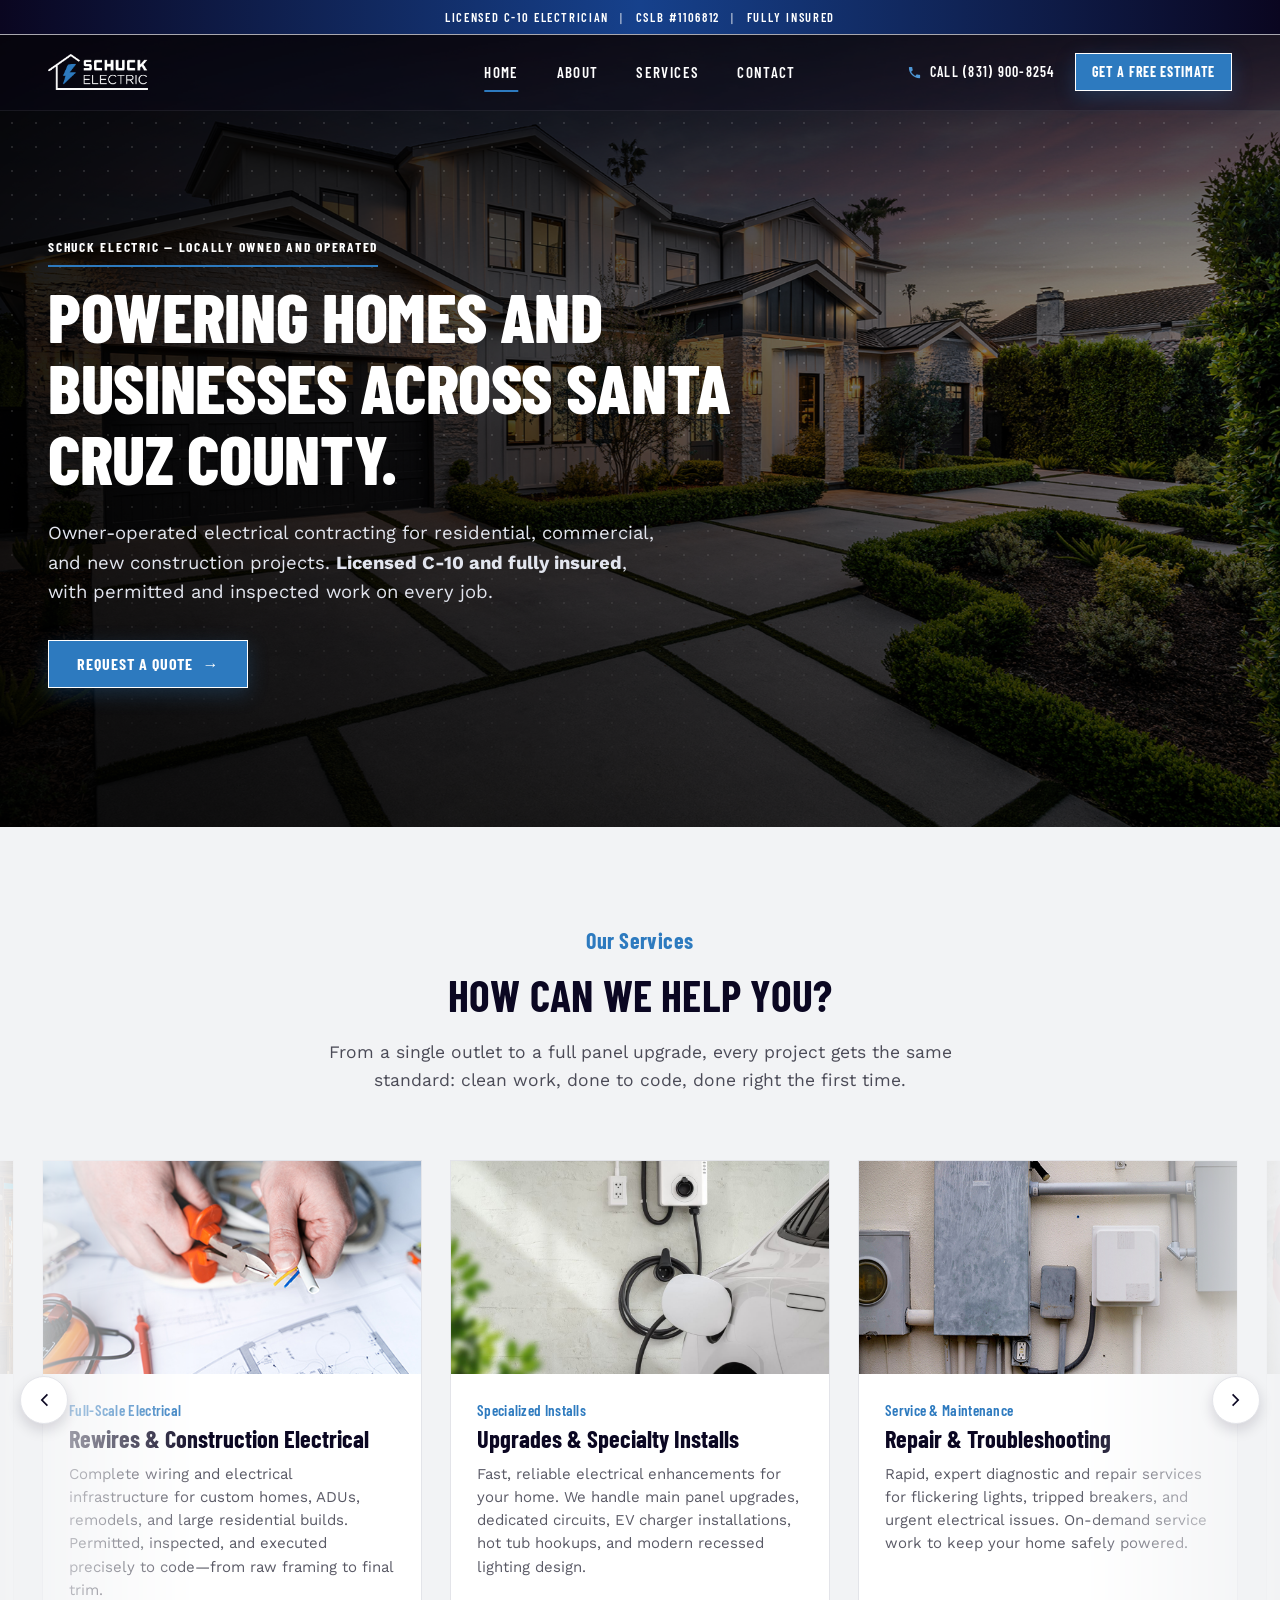
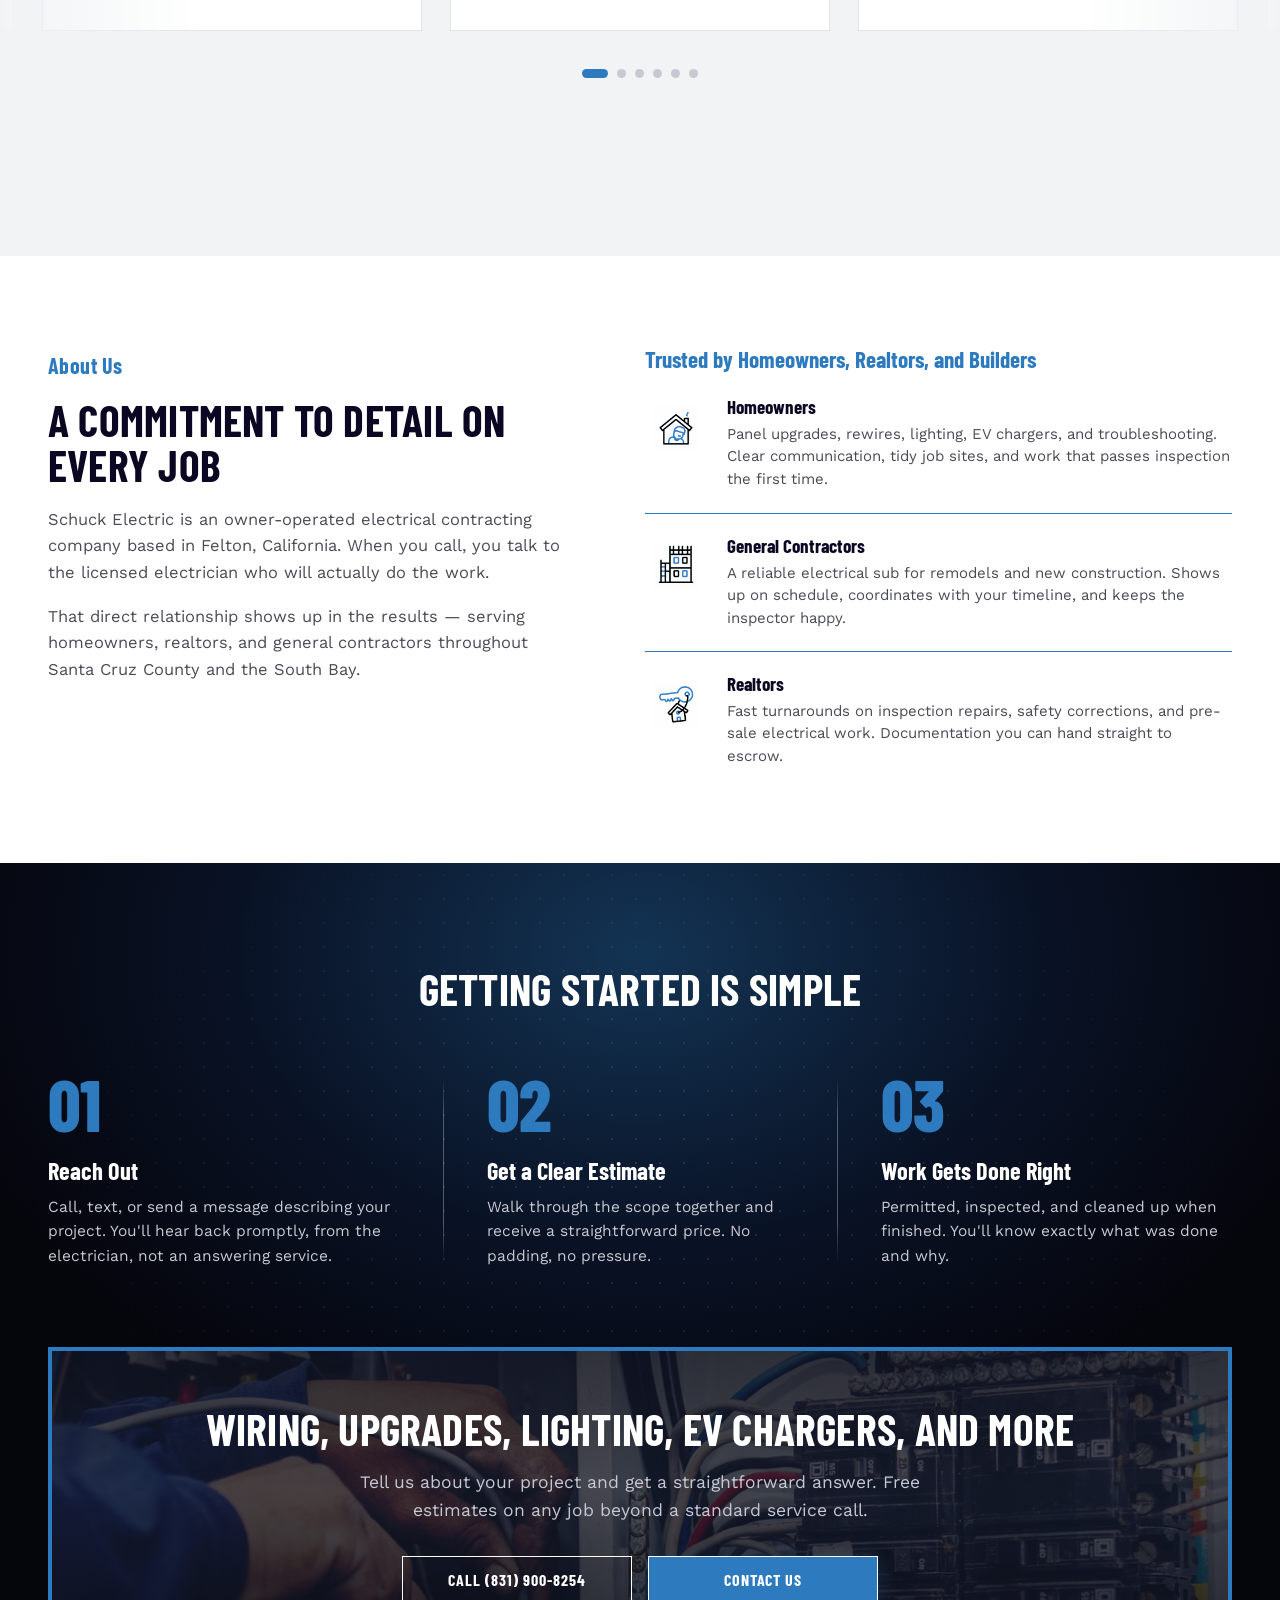
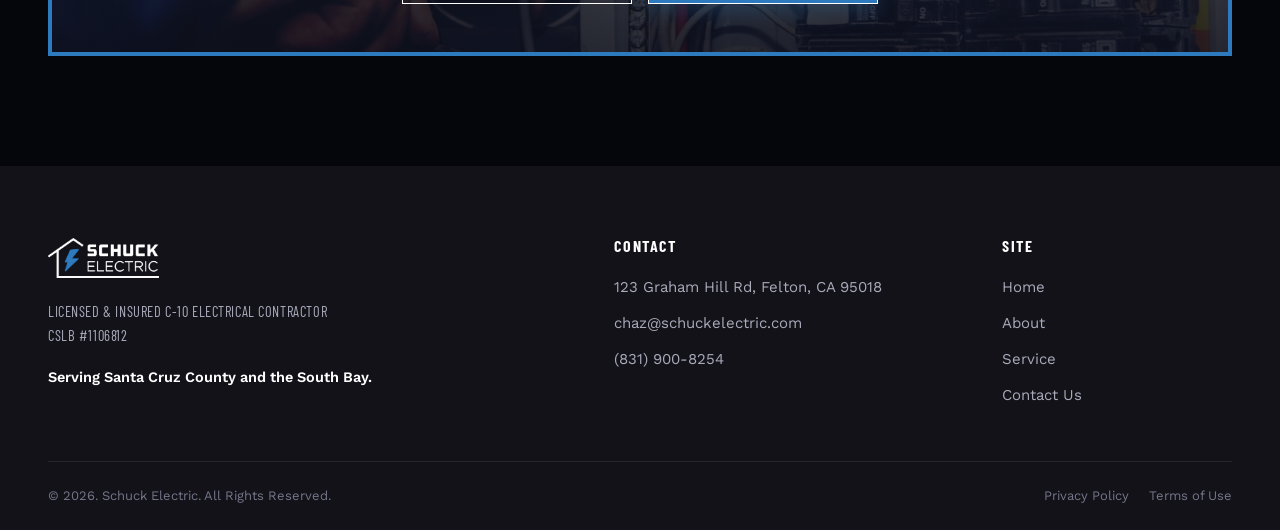
==== index.html @ 3567502a "Publish home page preview for client review Static copy of 01-SE WEBSITE v2/build/, generated by sta" ====
<!DOCTYPE html>
<html lang="en">
<head>
<meta charset="UTF-8" />
<meta name="viewport" content="width=device-width, initial-scale=1.0" />
<title>Electrician Santa Cruz County | Schuck Electric</title>
<meta name="description" content="Owner-operated electrical contractor serving Santa Cruz County and the South Bay. Panel upgrades, rewires, EV charger installation, and more. Licensed C-10, CSLB #1106812." />
<link rel="icon" href="assets/logo/favicon-32.png" />
<link rel="apple-touch-icon" href="assets/logo/favicon-180.png" />
<link rel="preconnect" href="https://fonts.googleapis.com" />
<link rel="preconnect" href="https://fonts.gstatic.com" crossorigin />
<!-- One request per family on purpose — a combined query needs an "&", which
     breaks the URL if anything escapes it to &amp; and silently drops the
     second family. -->
<link href="https://fonts.googleapis.com/css2?family=Barlow+Condensed:wght@500;600;700;800" rel="stylesheet" />
<link href="https://fonts.googleapis.com/css2?family=Work+Sans:wght@400;500;600" rel="stylesheet" />
<link rel="stylesheet" href="styles.css" />
</head>
<body>

<!-- ===================== ANNOUNCEMENT BAR =====================
     Scrolls away with the page; the header below it is sticky and
     locks to the top once this bar clears. -->
<div class="topbar">
  <div class="container">
    <p>Licensed C-10 Electrician <span class="topbar-div">|</span> CSLB #1106812 <span class="topbar-div">|</span> Fully Insured</p>
  </div>
</div>

<!-- ===================== HEADER ===================== -->
<header class="site-header" id="siteHeader">
  <div class="container">
    <a href="./" class="brand" aria-label="Schuck Electric home">
      <img src="assets/logo/schuck-logo-white.png" alt="Schuck Electric" width="170" height="42" />
    </a>

    <nav class="nav-primary" aria-label="Primary">
      <ul class="nav-links">
        <li><a href="./" aria-current="page">Home</a></li>
        <li><a href="pending.html">About</a></li>
        <li><a href="pending.html">Services</a></li>
        <li><a href="pending.html">Contact</a></li>
      </ul>
    </nav>

    <div class="nav-actions">
      <!-- Plain underlined link, not a button, until it becomes one later.
           The mobile panel keeps its buttoned version. -->
      <a class="nav-call" href="tel:+18319008254">
        <svg class="ico" width="16" height="16" viewBox="0 0 24 24" aria-hidden="true"><path d="M6.6 10.8c1.4 2.8 3.8 5.1 6.6 6.6l2.2-2.2c.3-.3.7-.4 1-.2 1.1.4 2.3.6 3.6.6.6 0 1 .4 1 1V20c0 .6-.4 1-1 1C10.6 21 3 13.4 3 4c0-.6.4-1 1-1h3.5c.6 0 1 .4 1 1 0 1.3.2 2.5.6 3.6.1.3 0 .7-.2 1L6.6 10.8z"/></svg>
        <span>Call (831) 900-8254</span>
      </a>
      <a class="btn btn--primary btn--sm" href="mailto:chaz@schuckelectric.com">Get a Free Estimate</a>
    </div>

    <button class="nav-toggle" id="navToggle" aria-label="Open menu" aria-expanded="false" aria-controls="mobilePanel">
      <span></span><span></span><span></span>
    </button>
  </div>
</header>

<!-- ===================== MOBILE PANEL ===================== -->
<div class="mobile-panel" id="mobilePanel" aria-hidden="true">
  <div class="mobile-panel-head">
    <a href="./" class="brand"><img src="assets/logo/schuck-logo-white.png" alt="Schuck Electric" /></a>
    <button class="mobile-close" id="mobileClose" aria-label="Close menu">
      <svg viewBox="0 0 24 24" aria-hidden="true"><path d="M18.3 5.7 12 12l6.3 6.3-1.4 1.4L10.6 13.4 4.3 19.7 2.9 18.3 9.2 12 2.9 5.7l1.4-1.4L10.6 10.6l6.3-6.3z"/></svg>
    </button>
  </div>
  <ul class="mobile-links">
    <li><a href="./" aria-current="page">Home</a></li>
    <li><a href="pending.html">About</a></li>
    <li><a href="pending.html">Services</a></li>
    <li><a href="pending.html">Contact</a></li>
  </ul>
  <div class="mobile-actions">
    <a class="btn btn--ghost btn--block" href="tel:+18319008254">
      <svg class="ico" width="16" height="16" viewBox="0 0 24 24" aria-hidden="true"><path d="M6.6 10.8c1.4 2.8 3.8 5.1 6.6 6.6l2.2-2.2c.3-.3.7-.4 1-.2 1.1.4 2.3.6 3.6.6.6 0 1 .4 1 1V20c0 .6-.4 1-1 1C10.6 21 3 13.4 3 4c0-.6.4-1 1-1h3.5c.6 0 1 .4 1 1 0 1.3.2 2.5.6 3.6.1.3 0 .7-.2 1L6.6 10.8z"/></svg>
      <span>(831) 900-8254</span>
    </a>
    <a class="btn btn--primary btn--block" href="mailto:chaz@schuckelectric.com">Get a Free Estimate</a>
  </div>
</div>
<div class="mobile-scrim" id="mobileScrim"></div>

<!-- ===================== HERO ===================== -->
<section class="hero" data-spotlight data-spot-size="300px">
  <div class="hero-bg" data-parallax="0.18"><img src="assets/img/hero.jpg" alt="" /></div>
  <div class="hero-scrim"></div>
  <div class="dot-grid dot-grid--fade-bottom" aria-hidden="true"></div>
  <div class="dot-spotlight" aria-hidden="true"></div>
  <div class="container">
    <div class="hero-content">
      <p class="eyebrow eyebrow--rule anim" data-anim="up" data-delay="0">Schuck Electric &mdash; Locally Owned and Operated</p>
      <h1 class="anim" data-anim="up" data-delay="90">Powering Homes and Businesses Across Santa Cruz County.</h1>
      <p class="lede anim" data-anim="up" data-delay="180">Owner-operated electrical contracting for residential, commercial, and new construction projects. <strong>Licensed C-10 and fully insured</strong>, with permitted and inspected work on every job.</p>
      <div class="hero-cta anim" data-anim="up" data-delay="270">
        <a class="btn btn--primary" href="mailto:chaz@schuckelectric.com">Request a Quote <span class="btn-arrow">&rarr;</span></a>
      </div>
    </div>
  </div>
</section>

<!-- ===================== SERVICES ===================== -->
<section class="section section--services on-gray" id="services">
  <div class="container">
    <div class="section-head center">
      <p class="eyebrow anim" data-anim="up">Our Services</p>
      <h2 class="anim" data-anim="up" data-delay="80">How Can We Help You?</h2>
      <p class="lede anim" data-anim="up" data-delay="160">From a single outlet to a full panel upgrade, every project gets the same standard: clean work, done to code, done right the first time.</p>
    </div>
  </div>

  <div class="carousel anim" data-anim="fade" data-delay="120">
    <button class="carousel-arrow carousel-arrow--prev" aria-label="Previous service">
      <svg viewBox="0 0 24 24" aria-hidden="true"><path d="M15.4 4.6 8 12l7.4 7.4 1.4-1.4L10.8 12l6-6z"/></svg>
    </button>

    <div class="carousel-viewport" id="serviceTrackViewport">
      <div class="carousel-track" id="serviceTrack">

        <article class="card">
          <div class="card-media"><img src="assets/img/service-fullscale.jpg" alt="Electrician stripping wire over a set of building plans" loading="lazy" /></div>
          <div class="card-body">
            <p class="card-tag">Full-Scale Electrical</p>
            <h3>Rewires &amp; Construction Electrical</h3>
            <p>Complete wiring and electrical infrastructure for custom homes, ADUs, remodels, and large residential builds. Permitted, inspected, and executed precisely to code&mdash;from raw framing to final trim.</p>
          </div>
        </article>

        <article class="card">
          <div class="card-media"><img src="assets/img/service-specialized.jpg" alt="EV charger installed on a home exterior wall" loading="lazy" /></div>
          <div class="card-body">
            <p class="card-tag">Specialized Installs</p>
            <h3>Upgrades &amp; Specialty Installs</h3>
            <p>Fast, reliable electrical enhancements for your home. We handle main panel upgrades, dedicated circuits, EV charger installations, hot tub hookups, and modern recessed lighting design.</p>
          </div>
        </article>

        <article class="card">
          <div class="card-media"><img src="assets/img/service-maintenance.jpg" alt="Exterior electrical panel and meter on a stucco wall" loading="lazy" /></div>
          <div class="card-body">
            <p class="card-tag">Service &amp; Maintenance</p>
            <h3>Repair &amp; Troubleshooting</h3>
            <p>Rapid, expert diagnostic and repair services for flickering lights, tripped breakers, and urgent electrical issues. On-demand service work to keep your home safely powered.</p>
          </div>
        </article>

        <article class="card">
          <div class="card-media"><img src="assets/img/service-commercial.jpg" alt="Electrician installing conduit runs on a commercial job site" loading="lazy" /></div>
          <div class="card-body">
            <p class="card-tag">Commercial Services</p>
            <h3>Commercial &amp; Event Electrical</h3>
            <p>Tailored power solutions for retail spaces, restaurants, apartment complexes, and office builds. We also design temporary electrical setups for concerts, weddings, and special events.</p>
          </div>
        </article>

        <article class="card">
          <div class="card-media"><img src="assets/img/service-generator.jpg" alt="Whole-home standby generator installed beside a residence" loading="lazy" /></div>
          <div class="card-body">
            <p class="card-tag">Backup Power</p>
            <h3>Whole-Home Generator Solutions</h3>
            <p>Protect your property from unexpected grid outages with dedicated standby generator installations. Complete system sizing, transfer switch setup, and seamless backup power integration.</p>
          </div>
        </article>

        <article class="card">
          <div class="card-media"><img src="assets/img/service-trade.jpg" alt="Electrical rough-in wiring through new construction framing" loading="lazy" /></div>
          <div class="card-body">
            <p class="card-tag">Trade Partnerships</p>
            <h3>GC Partnerships</h3>
            <p>Dependable electrical subcontracting for general contractors and trade partners. On-time scheduling, clean execution, and seamless integration with your primary jobsite workflow.</p>
          </div>
        </article>

      </div>
    </div>

    <button class="carousel-arrow carousel-arrow--next" aria-label="Next service">
      <svg viewBox="0 0 24 24" aria-hidden="true"><path d="m8.6 4.6 7.4 7.4-7.4 7.4-1.4-1.4 6-6-6-6z"/></svg>
    </button>
  </div>

  <div class="container">
    <div class="carousel-dots" id="serviceDots" role="tablist" aria-label="Service slides"></div>
    <div class="center-cta anim" data-anim="up">
      <a href="pending.html" class="btn btn--primary">View All Services <span class="btn-arrow">&rarr;</span></a>
    </div>
  </div>
</section>

<!-- ===================== ABOUT ===================== -->
<section class="section about" id="about">
  <div class="container">
    <div class="about-inner">
      <div class="about-copy">
        <p class="eyebrow anim" data-anim="up">About Us</p>
        <h2 class="anim" data-anim="up" data-delay="70">A Commitment to Detail on Every Job</h2>
        <p class="anim" data-anim="up" data-delay="140">Schuck Electric is an owner-operated electrical contracting company based in Felton, California. When you call, you talk to the licensed electrician who will actually do the work.</p>
        <p class="anim" data-anim="up" data-delay="200">That direct relationship shows up in the results &mdash; serving homeowners, realtors, and general contractors throughout Santa Cruz County and the South Bay.</p>
      </div>

      <div class="about-audience">
        <h3 class="about-sub anim" data-anim="up">Trusted by Homeowners, Realtors, and Builders</h3>

        <ul class="audience-list">
          <li class="audience-item anim" data-anim="up" data-delay="80">
            <div class="audience-icon"><img src="assets/icons/homeowner.gif" alt="" loading="lazy" /></div>
            <div>
              <h4>Homeowners</h4>
              <p>Panel upgrades, rewires, lighting, EV chargers, and troubleshooting. Clear communication, tidy job sites, and work that passes inspection the first time.</p>
            </div>
          </li>
          <li class="audience-item anim" data-anim="up" data-delay="160">
            <div class="audience-icon"><img src="assets/icons/gc.gif" alt="" loading="lazy" /></div>
            <div>
              <h4>General Contractors</h4>
              <p>A reliable electrical sub for remodels and new construction. Shows up on schedule, coordinates with your timeline, and keeps the inspector happy.</p>
            </div>
          </li>
          <li class="audience-item anim" data-anim="up" data-delay="240">
            <div class="audience-icon"><img src="assets/icons/realtor.gif" alt="" loading="lazy" /></div>
            <div>
              <h4>Realtors</h4>
              <p>Fast turnarounds on inspection repairs, safety corrections, and pre-sale electrical work. Documentation you can hand straight to escrow.</p>
            </div>
          </li>
        </ul>
      </div>
    </div>
  </div>
</section>

<!-- ===================== PROCESS + CTA ===================== -->
<section class="section process on-dark" id="process" data-spotlight data-spot-size="320px">
  <div class="process-glow" aria-hidden="true"></div>
  <div class="dot-grid" aria-hidden="true"></div>
  <div class="dot-spotlight" aria-hidden="true"></div>
  <div class="container">
    <div class="section-head center">
      <h2 class="anim" data-anim="up">Getting Started Is Simple</h2>
    </div>

    <div class="steps">
      <div class="step anim" data-anim="up" data-delay="0">
        <div class="step-num" data-count="01">01</div>
        <h3>Reach Out</h3>
        <p>Call, text, or send a message describing your project. You'll hear back promptly, from the electrician, not an answering service.</p>
      </div>
      <div class="step anim" data-anim="up" data-delay="120">
        <div class="step-num" data-count="02">02</div>
        <h3>Get a Clear Estimate</h3>
        <p>Walk through the scope together and receive a straightforward price. No padding, no pressure.</p>
      </div>
      <div class="step anim" data-anim="up" data-delay="240">
        <div class="step-num" data-count="03">03</div>
        <h3>Work Gets Done Right</h3>
        <p>Permitted, inspected, and cleaned up when finished. You'll know exactly what was done and why.</p>
      </div>
    </div>

    <div class="cta-box anim" data-anim="up">
      <div class="cta-bg" aria-hidden="true"><img src="assets/img/cta.jpg" alt="" loading="lazy" /></div>
      <div class="cta-content">
        <h2>Wiring, Upgrades, Lighting, EV Chargers, and More</h2>
        <p class="lede">Tell us about your project and get a straightforward answer. Free estimates on any job beyond a standard service call.</p>
        <div class="cta-buttons">
          <a class="btn btn--dark" href="tel:+18319008254">Call (831) 900-8254</a>
          <a class="btn btn--primary" href="mailto:chaz@schuckelectric.com">Contact Us</a>
        </div>
      </div>
    </div>
  </div>
</section>

<!-- ===================== FOOTER ===================== -->
<footer class="site-footer">
  <div class="container">
    <div class="footer-top">
      <div class="footer-brand">
        <img src="assets/logo/schuck-logo-white.png" alt="Schuck Electric" />
        <p class="footer-license">Licensed &amp; Insured C-10 Electrical Contractor<br />CSLB #1106812</p>
        <p class="footer-serving">Serving Santa Cruz County and the South Bay.</p>
      </div>
      <div class="footer-col">
        <h4>Contact</h4>
        <ul>
          <li><span class="ph">123 Graham Hill Rd, Felton, CA 95018</span></li>
          <li><a href="mailto:chaz@schuckelectric.com" class="ph">chaz@schuckelectric.com</a></li>
          <li><a href="tel:+18319008254" class="ph">(831) 900-8254</a></li>
        </ul>
      </div>
      <div class="footer-col">
        <h4>Site</h4>
        <ul>
          <li><a href="./">Home</a></li>
          <li><a href="pending.html">About</a></li>
          <li><a href="pending.html">Service</a></li>
          <li><a href="pending.html">Contact Us</a></li>
        </ul>
      </div>
    </div>
    <div class="footer-bottom">
      <p>&copy; <span data-year>2026</span>. Schuck Electric. All Rights Reserved.</p>
      <div class="footer-legal">
        <a href="pending.html">Privacy Policy</a>
        <a href="pending.html">Terms of Use</a>
      </div>
    </div>
  </div>
</footer>

<!-- Chat widget removed for now. When GHL's widget is enabled, or a
     replacement is built, it goes here. main.js still contains initChat(),
     which no-ops when this markup is absent. -->


<script src="main.js"></script>
</body>
</html>
---- styles.css ----
/* ==========================================================================
   SCHUCK ELECTRIC — 2026 redesign
   Barlow Condensed (display) + Work Sans (body)
   ========================================================================== */

/* The fonts are pulled in here as well as via <link> in the head block,
   because page builders often strip <link> tags out of a field meant for
   scripts and an @import inside the stylesheet survives that.

   Deliberately two separate requests with NO "&" in either URL. Combining
   both families into one query needs an ampersand, and if anything in the
   paste pipeline HTML-escapes it to &amp; the URL breaks after the first
   family — which loads Barlow Condensed and silently drops Work Sans.
   That is exactly the failure this replaced. display=swap is omitted for
   the same reason; the default behaviour is fine.
   Must stay the first rules in the file; @import is ignored after any other. */
@import url('https://fonts.googleapis.com/css2?family=Barlow+Condensed:wght@500;600;700;800');
@import url('https://fonts.googleapis.com/css2?family=Work+Sans:wght@400;500;600');

:root {
  --se-navy:        #0B0722;
  --se-navy-2:      #0E1330;
  --se-ink:         #08070F;
  --se-ink-2:       #121218;

  --se-blue:        #2D7ABF;
  --se-blue-light:  #4E97D6;
  --se-blue-bright: #00AEEF;
  --se-blue-dark:   #1F5A8F;

  --se-white:       #FFFFFF;
  --se-gray:        #F2F3F5;
  --se-gray-line:   #E3E4E9;
  --se-body:        #4B4B57;
  --se-body-dark:   #C7C9D1;

  --se-font-display: "Barlow Condensed", "Arial Narrow", sans-serif;
  --se-font-body:    "Work Sans", system-ui, -apple-system, sans-serif;

  --se-container: 1240px;
  --se-radius: 0px;   /* v2: square edges throughout */
  --se-header-h: 76px;
  --se-topbar-h: 34px;

  --se-ease: cubic-bezier(0.22, 0.61, 0.36, 1);
}

*, *::before, *::after { box-sizing: border-box; }

html { scroll-behavior: smooth; }

body {
  margin: 0;
  font-family: var(--se-font-body);
  font-size: 16px;
  line-height: 1.6;
  color: var(--se-body);
  background: var(--se-white);
  -webkit-font-smoothing: antialiased;
  overflow-x: hidden;
}
body.is-locked { overflow: hidden; }

img { max-width: 100%; display: block; }
a { color: inherit; text-decoration: none; }
ul { list-style: none; margin: 0; padding: 0; }

h1, h2, h3, h4 {
  font-family: var(--se-font-display);
  font-weight: 700;
  text-transform: uppercase;
  line-height: 1.03;
  letter-spacing: 0.005em;
  color: var(--se-navy);
  margin: 0 0 0.45em;
}
h1 { font-size: clamp(42px, 5.4vw, 76px); font-weight: 800; letter-spacing: -0.005em; }
h2 { font-size: clamp(30px, 3.4vw, 46px); }
h3 { font-size: clamp(21px, 1.9vw, 27px); }
h4 { font-size: clamp(19px, 1.5vw, 23px); }

p { margin: 0 0 1.1em; }
p:last-child { margin-bottom: 0; }

.lede { font-size: 17.5px; color: var(--se-body); }
.on-dark, .on-dark h1, .on-dark h2, .on-dark h3, .on-dark h4 { color: var(--se-white); }
.on-dark p, .on-dark .lede { color: var(--se-body-dark); }

.container {
  width: 100%;
  max-width: var(--se-container);
  margin: 0 auto;
  padding: 0 28px;
}

a:focus-visible, button:focus-visible {
  outline: 2px solid var(--se-blue-bright);
  outline-offset: 3px;
  border-radius: 4px;
}

/* ---------- Eyebrow ---------- */
.eyebrow {
  font-family: var(--se-font-display);
  font-weight: 700;
  font-size: 22px;
  letter-spacing: 0.02em;
  text-transform: none;
  color: var(--se-blue);
  margin: 0 0 15px;
}
.on-dark .eyebrow { color: var(--se-blue-light); }

/* Hero eyebrow: uppercase, tracked out, with an underline rule */
.eyebrow--rule {
  display: inline-block;
  text-transform: uppercase;
  letter-spacing: 0.13em;
  font-size: 13.5px;
  font-weight: 700;
  color: var(--se-white);
  padding-bottom: 7px;
  border-bottom: 2px solid var(--se-blue);
  margin-bottom: 14px;
}

/* ==========================================================================
   BUTTONS — matches "Button Style.png"
   Rollover states use a soft blue outer glow.
   ========================================================================== */
.btn {
  --se-btn-glow: rgba(0, 174, 239, 0.55);
  position: relative;
  display: inline-flex;
  align-items: center;
  justify-content: center;
  gap: 9px;
  font-family: var(--se-font-display);
  font-weight: 700;
  font-size: 16px;
  letter-spacing: 0.06em;
  text-transform: uppercase;
  line-height: 1;
  --se-btn-px: 28px;
  padding: 15px var(--se-btn-px);
  border-radius: var(--se-radius);
  border: 1px solid transparent;
  cursor: pointer;
  white-space: nowrap;
  background: transparent;
  transition: background 0.28s var(--se-ease), color 0.28s var(--se-ease),
              border-color 0.28s var(--se-ease), box-shadow 0.32s var(--se-ease),
              transform 0.28s var(--se-ease);
}
.btn:hover { transform: translateY(-2px); }
.btn:active { transform: translateY(0); transition-duration: 0.08s; }
.btn .ico { width: 16px; height: 16px; fill: currentColor; flex-shrink: 0; }
.btn-arrow { transition: transform 0.28s var(--se-ease); display: inline-block; }
.btn:hover .btn-arrow { transform: translateX(5px); }

.btn--primary {
  background: var(--se-blue);
  border-color: var(--se-white);
  color: var(--se-white);
  box-shadow: 0 6px 20px rgba(45,122,191,0.28);
}
.btn--primary:hover {
  background: var(--se-blue-bright);
  border-color: var(--se-white);
  box-shadow: 0 0 0 4px rgba(0,174,239,0.18), 0 8px 30px var(--se-btn-glow);
}

.btn--bright {
  background: var(--se-blue-bright);
  border-color: var(--se-white);
  color: var(--se-white);
  box-shadow: 0 0 0 4px rgba(0,174,239,0.14), 0 6px 26px rgba(0,174,239,0.35);
}
.btn--bright:hover {
  background: var(--se-blue);
  border-color: var(--se-white);
  box-shadow: 0 0 0 4px rgba(45,122,191,0.2), 0 10px 34px rgba(45,122,191,0.5);
}

/* Outlined on dark / photo backgrounds.
   At rest this is a clean 2px white rule and nothing else — no fill, no blur,
   no shadow. Every effect is held back for the rollover. */
.btn--ghost {
  border-color: var(--se-white);
  color: var(--se-white);
  background: transparent;
}
.btn--ghost:hover {
  border-color: var(--se-blue-bright);
  color: var(--se-white);
  background: rgba(0,174,239,0.14);
  backdrop-filter: blur(6px);
  -webkit-backdrop-filter: blur(6px);
  box-shadow: 0 0 0 3px rgba(0,174,239,0.14), 0 8px 18px rgba(0,174,239,0.32);
}
.btn--ghost .ico { fill: var(--se-blue-light); transition: fill 0.28s var(--se-ease); }
.btn--ghost:hover .ico { fill: var(--se-blue-bright); }

.btn--dark {
  background: transparent;
  border-color: var(--se-white);
  color: var(--se-white);
}
.btn--dark:hover {
  border-color: var(--se-white);
  box-shadow: 0 0 0 4px rgba(0,174,239,0.16), 0 8px 30px rgba(0,174,239,0.4);
}

.btn--outline-navy {
  border-color: var(--se-navy);
  color: var(--se-navy);
  background: var(--se-white);
}
.btn--outline-navy:hover {
  border-color: var(--se-blue);
  color: var(--se-blue);
  box-shadow: 0 0 0 4px rgba(45,122,191,0.12), 0 8px 26px rgba(45,122,191,0.25);
}

.btn--sm { --se-btn-px: 16px; padding: 11px var(--se-btn-px); font-size: 14px; letter-spacing: 0.05em; }
.btn--block { width: 100%; }

/* Optical padding fix for buttons with a leading icon. The handset glyph is
   drawn starting 3 units into its 0-24 viewBox, so at a 16px icon size it
   carries 2px of built-in empty space on its left. Measured edge-to-edge the
   padding is already even; it just doesn't look it. Trimming 2px off the
   left brings the *visible* gaps into line. Text-only buttons are untouched. */
.btn:has(.ico) { padding-left: calc(var(--se-btn-px) - 2px); }

/* ==========================================================================
   TOP BAR + HEADER
   The topbar sits in normal flow and scrolls away; the header is sticky
   and locks to the top, gaining blur + a heavier background once stuck.
   ========================================================================== */
.topbar {
  height: var(--se-topbar-h);
  display: flex;
  align-items: center;
  background: linear-gradient(90deg, #0A0620 0%, #16418C 50%, #0A0620 100%);
  color: var(--se-white);
  position: relative;
  z-index: 2;
}
.topbar p {
  margin: 0;
  text-align: center;
  width: 100%;
  font-family: var(--se-font-display);
  font-weight: 600;
  font-size: 12.5px;
  letter-spacing: 0.13em;
  text-transform: uppercase;
}
.topbar-div { opacity: 0.55; margin: 0 6px; }

.site-header {
  position: sticky;
  top: 0;
  z-index: 500;
  background: rgba(10, 8, 26, 0.35);
  border-bottom: 1px solid rgba(255,255,255,0.07);
  transition: background 0.35s var(--se-ease), backdrop-filter 0.35s var(--se-ease),
              border-color 0.35s var(--se-ease), box-shadow 0.35s var(--se-ease);
}
.site-header.is-stuck {
  background: rgba(10, 8, 26, 0.72);
  backdrop-filter: blur(16px) saturate(140%);
  -webkit-backdrop-filter: blur(16px) saturate(140%);
  border-bottom-color: rgba(255,255,255,0.1);
  box-shadow: 0 10px 30px rgba(0,0,0,0.28);
}
.site-header .container {
  position: relative;
  display: flex;
  align-items: center;
  justify-content: space-between;
  gap: 24px;
  height: var(--se-header-h);
}
.brand { display: flex; align-items: center; flex-shrink: 0; }
.brand img { height: 36px; width: auto; }

/* Pinned to the true centre of the container so the links line up with the
   centred announcement-bar text above them. Centring with auto margins
   instead would centre them in the space left over between the logo and the
   buttons, which are different widths — so they'd sit off-centre. */
.nav-primary {
  position: absolute;
  left: 50%;
  transform: translateX(-50%);
}
.nav-links { display: flex; gap: 38px; }
.nav-links a {
  position: relative;
  display: inline-block;
  font-family: var(--se-font-display);
  font-weight: 600;
  font-size: 15px;
  letter-spacing: 0.09em;
  text-transform: uppercase;
  color: var(--se-white);
  padding: 8px 0;
  transition: color 0.25s var(--se-ease);
}
.nav-links a::after {
  content: "";
  position: absolute;
  left: 0; bottom: 0;
  height: 2px;
  width: 100%;
  background: var(--se-blue-bright);
  transform: scaleX(0);
  transform-origin: left;
  transition: transform 0.32s var(--se-ease);
}
.nav-links a:hover { color: var(--se-blue-bright); }
.nav-links a:hover::after,
.nav-links a[aria-current="page"]::after { transform: scaleX(1); }
.nav-links a[aria-current="page"] { color: var(--se-white); }
.nav-links a[aria-current="page"]::after { background: var(--se-blue); }

.nav-actions { display: flex; align-items: center; gap: 20px; flex-shrink: 0; }

/* Header phone: a plain link, not a button, and deliberately quieter than
   the nav items so it stops competing with them. Same family and tracking as
   .nav-links, one step smaller, and dimmed rather than bolded.

   Kept solid white at the same size as before — the earlier dimming to 72%
   is reverted. 600 is the lightest Barlow Condensed face we self-host, so a
   genuinely lighter weight would need BarlowCondensed-Regular or -Light
   uploaded to Media Library. */
.nav-call {
  display: inline-flex;
  align-items: center;
  gap: 8px;
  font-family: var(--se-font-display);
  font-weight: 600;
  font-size: 14px;
  letter-spacing: 0.09em;
  text-transform: uppercase;
  line-height: 1;
  color: var(--se-white);
  white-space: nowrap;
  transition: color 0.25s var(--se-ease);
}
.nav-call .ico {
  width: 15px; height: 15px;
  fill: var(--se-blue-light);
  flex-shrink: 0;
  transition: fill 0.25s var(--se-ease);
}
.nav-call:hover { color: var(--se-blue-bright); }
.nav-call:hover .ico { fill: var(--se-blue-bright); }


/* Hamburger */
.nav-toggle {
  display: none;
  width: 42px; height: 42px;
  padding: 10px 8px;
  background: none;
  border: none;
  cursor: pointer;
  flex-direction: column;
  justify-content: space-between;
  margin-left: auto;
}
.nav-toggle span {
  display: block;
  height: 2px;
  width: 100%;
  background: var(--se-white);
  border-radius: 2px;
  transition: transform 0.3s var(--se-ease), opacity 0.2s var(--se-ease);
}

/* ---------- Mobile panel ----------
   v2: full-bleed and translucent rather than a solid drawer — the hero photo
   stays visible, blurred and darkened, behind the menu. Only the logo bar at
   the top is solid. */
.mobile-panel {
  position: fixed;
  inset: 0;
  background: rgba(9, 8, 24, 0.62);
  backdrop-filter: blur(22px) saturate(120%);
  -webkit-backdrop-filter: blur(22px) saturate(120%);
  z-index: 700;
  display: flex;
  flex-direction: column;
  padding: 0 22px 32px;
  opacity: 0;
  visibility: hidden;
  transform: translateY(-10px);
  transition: opacity 0.34s var(--se-ease), transform 0.34s var(--se-ease),
              visibility 0.34s var(--se-ease);
  overflow-y: auto;
}
.mobile-panel.is-open { opacity: 1; visibility: visible; transform: none; }

/* Full-bleed solid bar: the negative margins cancel the panel's padding. */
.mobile-panel-head {
  display: flex;
  align-items: center;
  justify-content: space-between;
  height: 84px;
  flex-shrink: 0;
  margin: 0 -22px 26px;
  padding: 0 22px;
  background: #14141F;
  border-bottom: 1px solid rgba(255,255,255,0.07);
}
.mobile-panel-head .brand img { height: 40px; }
.mobile-close {
  width: 44px; height: 44px;
  border: none;
  background: transparent;
  color: var(--se-white);
  cursor: pointer;
  display: grid;
  place-items: center;
  transition: color 0.25s var(--se-ease), transform 0.25s var(--se-ease);
}
.mobile-close svg { width: 26px; height: 26px; fill: currentColor; }
.mobile-close:hover { color: var(--se-blue-bright); transform: rotate(90deg); }

/* Centred, with the active underline sized to the word rather than the row.
   inline-block is what does that — a display:block anchor stretches the full
   panel width and its border stretches with it. */
.mobile-links { text-align: center; margin-top: 96px; }
.mobile-links li { text-align: center; }
/* The rule has to sit close to the word to read as "this is the page you're
   on". The old 19px bottom padding put it far enough below to look like a
   divider between rows instead. Tight line-height plus 6px of padding keeps
   it attached to the text; the row rhythm moves to a margin between items so
   the spacing between links is unchanged. */
.mobile-links li + li { margin-top: 36px; }
.mobile-links a {
  display: inline-block;
  padding: 0 2px 6px;
  line-height: 1.1;
  font-family: var(--se-font-display);
  font-weight: 700;
  font-size: 24px;
  letter-spacing: 0.07em;
  text-transform: uppercase;
  color: var(--se-white);
  border-bottom: 2px solid transparent;
  transition: color 0.25s var(--se-ease), border-color 0.25s var(--se-ease);
}
/* No horizontal nudge on hover — it reads as misalignment once centred. */
.mobile-links a:hover { color: var(--se-blue-bright); }
.mobile-links a[aria-current="page"] {
  color: var(--se-blue-light);
  border-bottom-color: var(--se-blue);
}

/* Centred below the links with a clear gap, and deliberately NOT pushed to
   the bottom of the panel where it would collide with a chat widget. Stacked
   at every width — tablet included. */
.mobile-actions {
  display: grid;
  grid-template-columns: 1fr;
  gap: 22px;
  margin: 72px auto 0;
  width: 100%;
  max-width: 290px;
}


.mobile-scrim {
  position: fixed;
  inset: 0;
  background: rgba(5,4,14,0.5);
  z-index: 690;
  opacity: 0;
  pointer-events: none;
  transition: opacity 0.35s var(--se-ease);
}
.mobile-scrim.is-open { opacity: 1; pointer-events: auto; }

/* ==========================================================================
   HERO
   ========================================================================== */
.hero {
  position: relative;
  isolation: isolate;
  margin-top: calc(-1 * var(--se-header-h));
  min-height: min(88vh, 820px);
  display: flex;
  align-items: center;
  background: var(--se-navy);
  color: var(--se-white);
  overflow: hidden;
}
.hero-bg {
  position: absolute;
  inset: -8% 0 -8% 0;
  z-index: 0;
  will-change: transform;
}
.hero-bg img { width: 100%; height: 100%; object-fit: cover; }
/* Neutral black, multiplied. The previous rgba(4,3,12,...) carried a blue
   channel four times its red, which read as a blue cast over the photo.
   Pure black with mix-blend-mode: multiply darkens without tinting.
   .hero sets isolation: isolate, so the blend is confined to the hero and
   cannot reach the sections behind it. The copy sits at z-index 2, above the
   scrim, so it is not part of the blend. */
.hero-scrim {
  position: absolute;
  inset: 0;
  z-index: 1;
  mix-blend-mode: multiply;
  background:
    linear-gradient(90deg, rgba(0,0,0,0.86) 0%, rgba(0,0,0,0.62) 46%, rgba(0,0,0,0.28) 100%),
    linear-gradient(180deg, rgba(0,0,0,0.7) 0%, rgba(0,0,0,0.1) 34%, rgba(0,0,0,0.55) 100%);
}
.hero .container {
  position: relative;
  z-index: 2;
  padding-top: calc(var(--se-header-h) + 72px);
  padding-bottom: 88px;
}
.hero-content { max-width: 760px; }
.hero h1 { color: var(--se-white); margin-bottom: 24px; }
.hero .lede {
  color: #E2E5EE;
  font-size: 18.5px;
  max-width: 610px;
  margin-bottom: 34px;
}
.hero-cta { display: flex; flex-wrap: wrap; gap: 14px; }

/* ==========================================================================
   SECTION SHELL
   ========================================================================== */
.section { padding: 96px 0; position: relative; }
.on-gray { background: var(--se-gray); }
.on-dark { background: var(--se-ink); }

.section-head { max-width: 680px; margin-bottom: 46px; }
.section-head.center { margin-left: auto; margin-right: auto; text-align: center; }
.section-head .lede { color: #5A5A66; }
.on-dark .section-head .lede { color: var(--se-body-dark); }

.center-cta { text-align: center; margin-top: 42px; }

/* ==========================================================================
   SERVICES CAROUSEL
   ========================================================================== */
.section--services { padding-bottom: 88px; overflow: hidden; }
.section--services .section-head { margin-bottom: 40px; }

.carousel {
  position: relative;
  --se-card-w: 380px;
  --se-card-gap: 28px;
}
.carousel-viewport {
  overflow: hidden;
  padding: 26px 0 34px;
  /* Fade the peeking cards on both edges */
  -webkit-mask-image: linear-gradient(90deg, rgba(0,0,0,0.05) 0, #000 16%, #000 84%, rgba(0,0,0,0.05) 100%);
          mask-image: linear-gradient(90deg, rgba(0,0,0,0.05) 0, #000 16%, #000 84%, rgba(0,0,0,0.05) 100%);
}
.carousel-track {
  display: flex;
  gap: var(--se-card-gap);
  will-change: transform;
  transition: transform 0.62s var(--se-ease);
  cursor: grab;
}
.carousel-track.is-dragging { transition: none; cursor: grabbing; }

.carousel-arrow {
  position: absolute;
  top: 50%;
  transform: translateY(-50%);
  z-index: 4;
  width: 48px; height: 48px;
  border-radius: 50%;
  border: 1px solid var(--se-gray-line);
  background: var(--se-white);
  color: var(--se-navy);
  cursor: pointer;
  display: grid;
  place-items: center;
  box-shadow: 0 6px 14px rgba(11,7,34,0.14);
  transition: background 0.25s var(--se-ease), color 0.25s var(--se-ease),
              box-shadow 0.25s var(--se-ease), opacity 0.25s var(--se-ease);
}
.carousel-arrow svg { width: 20px; height: 20px; fill: currentColor; }
.carousel-arrow:hover { background: var(--se-blue); color: var(--se-white); border-color: var(--se-blue); box-shadow: 0 8px 18px rgba(45,122,191,0.34); }
.carousel-arrow[disabled] { opacity: 0.3; pointer-events: none; }
.carousel-arrow--prev { left: 20px; }
.carousel-arrow--next { right: 20px; }

.card {
  flex: 0 0 var(--se-card-w);
  width: var(--se-card-w);
  background: var(--se-white);
  border: 1px solid var(--se-gray-line);
  border-radius: var(--se-radius);
  overflow: hidden;
  display: flex;
  flex-direction: column;
  transition: transform 0.35s var(--se-ease), box-shadow 0.35s var(--se-ease), border-color 0.35s var(--se-ease);
}
.card:hover {
  transform: translateY(-4px);
  border-color: rgba(45,122,191,0.4);
  box-shadow: 0 8px 18px rgba(11,7,34,0.14);
}
.card-media { aspect-ratio: 16/9; overflow: hidden; background: #DDD; }
.card-media img { width: 100%; height: 100%; object-fit: cover; transition: transform 0.6s var(--se-ease); }
.card:hover .card-media img { transform: scale(1.06); }
.card-body { padding: 24px 26px 28px; flex: 1; }
.card-tag {
  font-family: var(--se-font-display);
  font-weight: 600;
  font-size: 15px;
  letter-spacing: 0.02em;
  color: var(--se-blue);
  margin-bottom: 4px;
}
.card-body h3 { margin-bottom: 12px; text-transform: none; letter-spacing: 0; }
/* :not(.card-tag) matters — the eyebrow is a <p> in here too, and
   `.card-body p` (0,1,1) would otherwise beat `.card-tag` (0,1,0)
   and drag it back to body size. */
.card-body p:not(.card-tag) { font-size: 15px; color: #5A5A66; line-height: 1.55; margin: 0; }

.carousel-dots {
  display: flex;
  justify-content: center;
  gap: 9px;
  margin-top: 4px;
}
.carousel-dot {
  width: 9px; height: 9px;
  border-radius: 50%;
  border: none;
  padding: 0;
  background: #C6C9D2;
  cursor: pointer;
  transition: background 0.3s var(--se-ease), width 0.3s var(--se-ease);
}
.carousel-dot.is-active { background: var(--se-blue); width: 26px; border-radius: 5px; }

/* ==========================================================================
   ABOUT
   ========================================================================== */
/* Two balanced text columns — v2 drops the large photo that used to fill the
   right half and gives that space to the audience list instead. */
.about { padding: 92px 0 96px; }
.about-inner {
  display: grid;
  grid-template-columns: 1fr 1.12fr;
  gap: 72px;
  align-items: start;
}
/* :not(.eyebrow) for the same reason as .card-body p — the eyebrow is a
   <p> in here too, and `.about-copy > p` (0,1,1) would otherwise beat
   `.eyebrow` (0,1,0) and hold it at body size. */
.about-copy > p:not(.eyebrow) { color: var(--se-body); font-size: 16.5px; max-width: 560px; }
.about-copy > p:not(.eyebrow):last-child { margin-bottom: 0; }
.about-sub {
  color: var(--se-blue);
  text-transform: none;
  font-size: clamp(20px, 1.8vw, 25px);
  letter-spacing: 0;
  margin: 0 0 26px;
}

.audience-list { display: grid; gap: 0; }
.audience-item { padding: 22px 0; }
.audience-item + .audience-item { border-top: 1px solid var(--se-blue); }
.audience-item:first-child { padding-top: 0; }
.audience-item:last-child { padding-bottom: 0; }
.audience-item { display: flex; gap: 20px; align-items: flex-start; }
/* No box, no hover — the animated icon carries itself. A 1px blue rule
   between items does the separating instead. */
.audience-icon {
  flex: 0 0 62px;
  width: 62px; height: 62px;
  background: transparent;
  border: none;
  display: grid;
  place-items: center;
  overflow: hidden;
}
.audience-icon img { width: 46px; height: 46px; object-fit: contain; }
.audience-item h4 {
  text-transform: none;
  letter-spacing: 0;
  font-size: 19px;
  margin-bottom: 6px;
}
.audience-item p { font-size: 15px; color: #5A5A66; margin: 0; line-height: 1.5; }

/* ==========================================================================
   PROCESS + CTA BOX
   ========================================================================== */
.process {
  position: relative;
  isolation: isolate;
  overflow: hidden;
  padding: 104px 0 110px;
  background: #05050C;
}
.process-glow {
  position: absolute;
  top: -30%;
  left: 50%;
  transform: translateX(-50%);
  width: min(1500px, 130vw);
  height: 900px;
  z-index: 0;
  background: radial-gradient(ellipse at 50% 40%, rgba(31,90,143,0.55) 0%, rgba(20,52,102,0.28) 38%, rgba(5,5,12,0) 68%);
  pointer-events: none;
}
.process .container { position: relative; z-index: 1; }
.process .section-head { margin-bottom: 60px; }

.steps { display: grid; grid-template-columns: repeat(3, 1fr); gap: 0; }
.step { padding: 0 44px; position: relative; }
.step:first-child { padding-left: 0; }
.step:last-child { padding-right: 0; }
.step + .step::before {
  content: "";
  position: absolute;
  left: 0; top: 6px; bottom: 6px;
  width: 1px;
  background: linear-gradient(180deg, rgba(255,255,255,0) 0%, rgba(255,255,255,0.3) 22%, rgba(255,255,255,0.3) 78%, rgba(255,255,255,0) 100%);
}
.step-num {
  font-family: var(--se-font-display);
  font-weight: 800;
  font-size: clamp(56px, 5.6vw, 82px);
  line-height: 0.9;
  color: var(--se-blue);
  margin-bottom: 22px;
  letter-spacing: -0.01em;
}
.step h3 { text-transform: none; letter-spacing: 0; margin-bottom: 12px; }
.step p { font-size: 15.5px; color: #B9BCC9; line-height: 1.6; margin: 0; }

/* v2: a photo sits behind the CTA box, dimmed hard so the type stays
   readable. The image is a real <img> in its own layer rather than a CSS
   background so it can be lazy-loaded and object-fit cropped. */
.cta-box {
  position: relative;
  isolation: isolate;
  overflow: hidden;
  margin-top: 78px;
  border: 4px solid var(--se-blue);
  border-radius: 0;
  padding: 56px 40px 48px;
  text-align: center;
  background: #0A0A18;
  box-shadow: 0 0 60px rgba(45,122,191,0.16) inset;
}
.cta-bg { position: absolute; inset: 0; z-index: 0; }
.cta-bg img { width: 100%; height: 100%; object-fit: cover; }
.cta-bg::after {
  content: "";
  position: absolute;
  inset: 0;
  background: linear-gradient(180deg, rgba(8,9,20,0.82) 0%, rgba(8,9,20,0.72) 45%, rgba(8,9,20,0.86) 100%);
}
.cta-content { position: relative; z-index: 1; }
.cta-box h2 { margin-bottom: 16px; max-width: 900px; margin-left: auto; margin-right: auto; }
.cta-box .lede { max-width: 620px; margin: 0 auto 32px; color: #C5C8D4; }
.cta-buttons { display: flex; justify-content: center; flex-wrap: wrap; gap: 16px; }
.cta-buttons .btn { min-width: 230px; }

/* ==========================================================================
   FOOTER
   ========================================================================== */
.site-footer {
  background: var(--se-ink-2);
  color: #A9ABBB;
  padding: 72px 0 0;
  font-size: 15px;
}
/* Column ratios follow the v2 comp, where CONTACT sits just past halfway and
   SITE sits well to the right. minmax floors stop the two link columns
   collapsing narrower than their longest label ("Contact Us") before the
   breakpoint below takes over. */
.footer-top {
  display: grid;
  grid-template-columns: minmax(260px, 2fr) minmax(190px, 1.3fr) minmax(140px, 0.9fr);
  gap: 56px;
  padding-bottom: 54px;
}
.footer-brand img { height: 40px; margin-bottom: 22px; }
.footer-brand p { max-width: 330px; font-size: 14.5px; line-height: 1.65; }
.footer-license { text-transform: uppercase; letter-spacing: 0.04em; margin-bottom: 18px; }
.footer-serving { color: var(--se-white); font-weight: 600; }
.footer-col h4 {
  color: var(--se-white);
  font-size: 16px;
  letter-spacing: 0.1em;
  margin-bottom: 20px;
}
.footer-col ul { display: grid; gap: 12px; }
.footer-col a, .footer-col .ph { transition: color 0.25s var(--se-ease); }
.footer-col a:hover { color: var(--se-blue-bright); }
.footer-bottom {
  display: flex;
  justify-content: space-between;
  align-items: center;
  flex-wrap: wrap;
  gap: 12px;
  padding: 24px 0;
  border-top: 1px solid rgba(255,255,255,0.08);
  font-size: 13px;
  color: #74768A;
}
.footer-bottom p { margin: 0; }
.footer-legal { display: flex; gap: 20px; }
.footer-legal a:hover { color: var(--se-blue-bright); }

/* ==========================================================================
   CHAT WIDGET (placeholder — swap for the GHL widget)
   ========================================================================== */
.chat-fab {
  position: fixed;
  right: 24px; bottom: 24px;
  z-index: 800;
  width: 58px; height: 58px;
  border-radius: 50%;
  border: none;
  background: var(--se-blue);
  cursor: pointer;
  display: grid;
  place-items: center;
  box-shadow: 0 12px 30px rgba(45,122,191,0.45);
  transition: transform 0.28s var(--se-ease), background 0.28s var(--se-ease), box-shadow 0.28s var(--se-ease);
}
.chat-fab svg { width: 25px; height: 25px; fill: var(--se-white); }
.chat-fab:hover {
  transform: scale(1.08);
  background: var(--se-blue-bright);
  box-shadow: 0 14px 38px rgba(0,174,239,0.55);
}

.chat-scrim {
  position: fixed; inset: 0;
  background: rgba(5,4,14,0.55);
  z-index: 900;
  opacity: 0;
  pointer-events: none;
  transition: opacity 0.3s var(--se-ease);
}
.chat-scrim.is-open { opacity: 1; pointer-events: auto; }

.chat-panel {
  position: fixed;
  top: 0; right: 0; bottom: 0;
  width: min(420px, 100%);
  background: var(--se-white);
  z-index: 901;
  display: flex;
  flex-direction: column;
  transform: translateX(100%);
  visibility: hidden;
  transition: transform 0.42s var(--se-ease), visibility 0.42s var(--se-ease);
  box-shadow: -20px 0 60px rgba(0,0,0,0.3);
}
.chat-panel.is-open { transform: translateX(0); visibility: visible; }
.chat-head {
  background: var(--se-navy);
  color: var(--se-white);
  padding: 26px 24px 22px;
  display: flex;
  gap: 14px;
  align-items: flex-start;
  justify-content: space-between;
}
.chat-head h3 { color: var(--se-white); margin-bottom: 6px; text-transform: none; letter-spacing: 0; }
.chat-head p { color: var(--se-body-dark); font-size: 14px; margin: 0; }
.chat-close {
  flex-shrink: 0;
  width: 34px; height: 34px;
  border-radius: 50%;
  border: none;
  background: rgba(255,255,255,0.12);
  color: var(--se-white);
  font-size: 22px;
  line-height: 1;
  cursor: pointer;
  transition: background 0.25s var(--se-ease);
}
.chat-close:hover { background: rgba(255,255,255,0.25); }
.chat-body { padding: 26px 24px; overflow-y: auto; flex: 1; }
.chat-option {
  display: flex;
  align-items: center;
  gap: 16px;
  padding: 17px;
  border: 1px solid var(--se-gray-line);
  border-radius: var(--se-radius);
  margin-bottom: 13px;
  transition: border-color 0.25s var(--se-ease), transform 0.25s var(--se-ease), box-shadow 0.25s var(--se-ease);
}
.chat-option:hover {
  border-color: var(--se-blue);
  transform: translateY(-2px);
  box-shadow: 0 8px 18px rgba(45,122,191,0.18);
}
.chat-option-icon {
  width: 44px; height: 44px;
  border-radius: 50%;
  background: var(--se-gray);
  display: grid;
  place-items: center;
  flex-shrink: 0;
}
.chat-option-icon svg { width: 19px; height: 19px; fill: var(--se-blue); }
.chat-option-label {
  display: block;
  font-family: var(--se-font-display);
  font-weight: 700;
  font-size: 16px;
  text-transform: uppercase;
  letter-spacing: 0.05em;
  color: var(--se-navy);
}
.chat-option-sub { font-size: 13.5px; color: #6B6B76; }
.chat-note {
  font-size: 13.5px;
  color: #8A8A94;
  margin-top: 16px;
  padding-top: 15px;
  border-top: 1px dashed var(--se-gray-line);
}

/* ==========================================================================
   SCROLL ANIMATIONS
   ========================================================================== */
/* Everything below is gated behind html.js, which main.js sets the instant it
   runs. If the script never runs — blocked, or the markup was injected after
   it already finished, as page builders commonly do — nothing is ever hidden
   and the page reads normally without the animation. Hiding content by
   default is what turns one failed script into a blank page. */
.anim {
  transition: opacity 0.75s var(--se-ease), transform 0.75s var(--se-ease);
  will-change: opacity, transform;
}
html.js .anim { opacity: 0; }
html.js .anim[data-anim="up"]    { transform: translateY(28px); }
html.js .anim[data-anim="fade"]  { transform: none; }
html.js .anim[data-anim="left"]  { transform: translateX(-34px); }
html.js .anim[data-anim="right"] { transform: translateX(34px); }
html.js .anim.is-in { opacity: 1; transform: none; }

@media (prefers-reduced-motion: reduce) {
  html { scroll-behavior: auto; }
  html.js .anim,
  .anim { opacity: 1 !important; transform: none !important; transition: none; }
  .hero-bg { transform: none !important; }
  * { animation-duration: 0.01ms !important; transition-duration: 0.01ms !important; }
}

/* ==========================================================================
   RESPONSIVE
   ========================================================================== */
@media (max-width: 1180px) {
  .carousel { --se-card-w: 340px; }
  .about-inner { gap: 48px; }
}

/* No flow-centring fallback. It existed when the call link was a full button
   and the actions group was wide enough to collide with a truly centred nav.
   As a plain text link the group is 322px, and the arithmetic
   (max(brand, actions) * 2 + nav + gaps) says true centring clears both sides
   from about 1057px — below the 1080px point where the hamburger takes over.
   So .nav-primary stays absolutely centred at every width it is visible. */

@media (max-width: 1080px) {
  .nav-primary, .nav-actions { display: none; }
  .nav-toggle { display: flex; }
  .brand img { height: 34px; }
}

@media (max-width: 900px) {
  .about-inner { grid-template-columns: 1fr; gap: 46px; }
  .about-copy > p { max-width: none; }
  .steps { grid-template-columns: 1fr; gap: 42px; }
  .step { padding: 0; }
  .step + .step::before { display: none; }
  .step + .step { padding-top: 42px; border-top: 1px solid rgba(255,255,255,0.14); }
  .footer-top {
    grid-template-columns: 1fr 1fr;
    gap: 40px 32px;
  }
  .footer-brand { grid-column: 1 / -1; }
  .footer-brand p { max-width: none; }
}

@media (max-width: 700px) {
  :root { --se-header-h: 68px; }
  .section { padding: 64px 0; }
  .process { padding: 72px 0 76px; }
  .hero { min-height: 0; }
  .hero .container { padding-top: calc(var(--se-header-h) + 56px); padding-bottom: 64px; }
  .hero-cta { flex-direction: column; align-items: stretch; }
  .hero-cta .btn { width: 100%; }
  .carousel { --se-card-w: 82vw; --se-card-gap: 18px; }
  .carousel-viewport { -webkit-mask-image: none; mask-image: none; padding: 20px 0 26px; }
  .carousel-arrow { display: none; }
  .cta-box { padding: 38px 22px 34px; border-width: 3px; }
  .cta-buttons { flex-direction: column; }
  .cta-buttons .btn { width: 100%; min-width: 0; }
  .topbar p { font-size: 11px; letter-spacing: 0.09em; }
  .audience-item { gap: 16px; }
  .audience-icon { flex-basis: 54px; width: 54px; height: 54px; }
  .audience-icon img { width: 40px; height: 40px; }
  .footer-top { grid-template-columns: 1fr; gap: 34px; }
  .footer-bottom { justify-content: center; text-align: center; }
  .footer-legal { justify-content: center; }
}

/* ==========================================================================
   FONT HARDENING (for page builders)
   --------------------------------------------------------------------------
   GHL ships its own theme stylesheet, which can load after this one and reset
   font-family on plain elements — headings and body copy fall back to the
   builder's default and the brand fonts appear not to have loaded at all.

   These rules re-assert the fonts using two-level descendant selectors, which
   outrank the single-class rules a theme typically uses. They are scoped to
   our own containers, so nothing the builder renders elsewhere on the page is
   affected. Body font first, display font second so headings win.

   !important is deliberate here and confined to this block. Some builder
   themes set font-family with !important themselves, and without matching it
   the brand fonts lose no matter how specific these selectors are. Everything
   below is scoped to our own containers, so this cannot leak into the
   builder's own UI or any other element on the page.
   ========================================================================== */
.topbar, .topbar *,
.site-header, .site-header *,
.mobile-panel, .mobile-panel *,
.hero, .hero *,
.section, .section *,
.site-footer, .site-footer *,
.chat-panel, .chat-panel *,
.carousel, .carousel * {
  /* Literal stacks, not var(). A builder that defines its own --font-body
     would otherwise hijack this and the brand font would silently vanish —
     which is exactly what happened before the variables were namespaced. */
  font-family: "Work Sans", system-ui, -apple-system, sans-serif !important;
}

/* Must also be !important, or the body-font rule above (which is) would win
   and every heading would render in Work Sans. */
/* The trailing `... *` variant matters. These rules pin the element itself,
   but the body-font rule above uses `.site-header *`, which catches any
   <span> nested inside — and the phone number and several button labels are
   wrapped in spans. Without covering descendants the container gets Barlow
   while its visible text renders in Work Sans. */
:is(.topbar, .site-header, .mobile-panel, .hero, .section, .site-footer, .chat-panel, .carousel)
:is(h1, h2, h3, h4, .btn, .eyebrow, .card-tag, .step-num, .about-sub,
    .nav-links a, .mobile-links a, .footer-col h4, .footer-license,
    .chat-option-label, .nav-phone, .nav-call),
:is(.topbar, .site-header, .mobile-panel, .hero, .section, .site-footer, .chat-panel, .carousel)
:is(h1, h2, h3, h4, .btn, .eyebrow, .card-tag, .step-num, .about-sub,
    .nav-links a, .mobile-links a, .footer-col h4, .footer-license,
    .chat-option-label, .nav-phone, .nav-call) * {
  font-family: "Barlow Condensed", "Arial Narrow", sans-serif !important;
}

/* The announcement bar's own paragraph — it sits directly inside .topbar, so
   it can't be reached from the scoped list above without also catching every
   other paragraph on the page. */
.topbar .container p { font-family: "Barlow Condensed", "Arial Narrow", sans-serif !important; }

/* ==========================================================================
   FONT-WEIGHT HARDENING
   --------------------------------------------------------------------------
   The block above pins font-family, but a builder theme also sets its own
   font-weight on headings — which is how GHL ended up rendering the right
   family at the wrong weight: correct Barlow Condensed, far too light.
   Pinning the family alone is not enough.

   Same scoping and the same !important reasoning as the family rules. These
   values mirror the design exactly; if a weight changes above, change it
   here too or the override will quietly hold the old value.
   ========================================================================== */
:is(.topbar, .site-header, .mobile-panel, .hero, .section, .site-footer, .chat-panel, .carousel) h1,
.hero h1 { font-weight: 800 !important; }

:is(.topbar, .site-header, .mobile-panel, .hero, .section, .site-footer, .chat-panel, .carousel)
:is(h2, h3, h4, .about-sub, .footer-col h4, .chat-option-label) { font-weight: 700 !important; }

:is(.topbar, .site-header, .mobile-panel, .hero, .section, .site-footer, .chat-panel, .carousel)
:is(.btn, .mobile-links a, .eyebrow--rule) { font-weight: 700 !important; }

:is(.topbar, .site-header, .mobile-panel, .hero, .section, .site-footer, .chat-panel, .carousel)
:is(.nav-links a, .footer-serving, .card-tag) { font-weight: 600 !important; }
:is(.topbar, .site-header, .mobile-panel, .hero, .section, .site-footer, .chat-panel, .carousel)
.eyebrow { font-weight: 700 !important; }

.topbar .container p { font-weight: 600 !important; }
.step-num { font-weight: 800 !important; }

/* Body copy and the hero <strong> — left to the variable Work Sans. */
:is(.hero, .section, .site-footer) :is(p, li) { font-weight: 400 !important; }
:is(.hero, .section, .site-footer) :is(strong, b) { font-weight: 700 !important; }
:is(.hero, .section) p.eyebrow  { font-weight: 700 !important; }
:is(.hero, .section) p.card-tag { font-weight: 600 !important; }
.footer-serving { font-weight: 600 !important; }

/* ==========================================================================
   COLOUR HARDENING
   --------------------------------------------------------------------------
   Third and last of the same problem: the builder theme sets `color` too, so
   the blue accents rendered grey — the card eyebrows most visibly.

   ORDER MATTERS HERE. The generic rules come first and the accents last,
   because .eyebrow and .card-tag are <p> elements and .about-sub is an <h3>:
   with the accents declared first, the generic paragraph and heading rules
   below them win on later-wins-at-equal-specificity and the blue goes grey
   again. That is exactly the bug this ordering fixes.
   ========================================================================== */

/* 1. Generic — headings and copy on light sections */
:is(.section:not(.on-dark), .carousel) :is(h1, h2, h3, h4) { color: var(--se-navy) !important; }
:is(.section:not(.on-dark)) :is(p, li)                     { color: var(--se-body) !important; }
.card-body p:not(.card-tag)                                { color: #5A5A66 !important; }
.section-head .lede                                        { color: #5A5A66 !important; }

/* 2. Dark sections and the hero */
.on-dark :is(h1, h2, h3, h4)        { color: var(--se-white) !important; }
.on-dark :is(p, li), .on-dark .lede { color: var(--se-body-dark) !important; }
.hero :is(h1, h2, h3, h4)           { color: var(--se-white) !important; }
.hero .lede                         { color: #E2E5EE !important; }
.hero .eyebrow--rule                { color: var(--se-white) !important; }
.cta-box :is(h1, h2, h3, h4)        { color: var(--se-white) !important; }
.cta-box .lede                      { color: #C5C8D4 !important; }

/* 3. Header, announcement bar, footer */
.topbar, .topbar .container p        { color: var(--se-white) !important; }
.site-header .nav-links a            { color: var(--se-white) !important; }
.site-footer :is(h4, .footer-serving){ color: var(--se-white) !important; }
.mobile-panel .mobile-links a        { color: var(--se-white) !important; }

/* 4. Accents — deliberately higher specificity, not merely declared later.
   The generic rules above compute to (0,2,1): `:is(.section:not(.on-dark))`
   contributes two classes and `:is(p, li)` one element. An accent written as
   `:is(.section) .card-tag` is only (0,2,0) and loses on specificity no
   matter where it appears in the file — reordering alone did not fix this.
   Repeating the class (.card-tag.card-tag) takes it to (0,3,0), which beats
   (0,2,1) outright. Ugly, but unambiguous and immune to reordering. */
:is(.hero, .section, .site-footer, .carousel) .eyebrow.eyebrow   { color: var(--se-blue) !important; }
:is(.hero, .section, .site-footer, .carousel) .card-tag.card-tag { color: var(--se-blue) !important; }
:is(.section, .site-footer) .about-sub.about-sub                 { color: var(--se-blue) !important; }
.step-num.step-num                                               { color: var(--se-blue) !important; }

.on-dark .eyebrow.eyebrow,
.on-dark .card-tag.card-tag,
.on-dark .about-sub.about-sub                                    { color: var(--se-blue-light) !important; }

.hero .eyebrow--rule.eyebrow--rule                               { color: var(--se-white) !important; }

/* 5. Button labels. Same doubled-class trick — a theme rule on `.btn` is
   (0,1,0) but one on `a`/`button` inside a scoped block can reach further,
   and greyed-out button text is very visible. */
.btn.btn--primary, .btn.btn--bright, .btn.btn--ghost, .btn.btn--dark { color: var(--se-white) !important; }
.btn.btn--outline-navy                                               { color: var(--se-navy) !important; }
.btn.btn--outline-navy:hover                                         { color: var(--se-blue) !important; }

/* Header call link — pinned like everything else so the theme can't reclaim it */
.site-header .nav-call.nav-call { font-weight: 600 !important; color: var(--se-white) !important; }
.site-header .nav-call.nav-call:hover { color: var(--se-blue-bright) !important; }

/* ==========================================================================
   ANNOUNCEMENT BAR — phones only
   Hidden below the tablet breakpoint. The sticky-header script measures the
   bar to decide when to lock; with the bar absent its height reads 0 and the
   header locks immediately, which is the behaviour we want on a phone.
   ========================================================================== */
@media (max-width: 767px) {
  .topbar { display: none; }
}

/* ==========================================================================
   DOT GRID + SPOTLIGHT
   A static 24px dot lattice (Essential Geometry "Grid 03") laid over the hero
   photo and the CTA box, plus a second copy of the same lattice that lightens
   under the pointer. Overlay only: nothing moves, nothing glows, and both
   layers are pointer-events:none so they never intercept a click.

   Source component: ../components/dot-grid-spotlight/
   ========================================================================== */
/* The hero is pulled up by the header's height so the bar floats over the
   photo, which means the hero's own top --se-header-h sits behind the
   translucent nav. Starting the lattice below that line keeps the dots out of
   the nav bar, where they were showing through the blur. The topbar is in
   normal flow above the header and never overlaps the hero, so only the
   header height is discounted. */
.hero .dot-grid,
.hero .dot-spotlight {
  top: var(--se-header-h);
}

.dot-grid,
.dot-spotlight {
  position: absolute;
  inset: 0;
  pointer-events: none;

  --dot-gap: 24px;      /* lattice pitch, matches the Grid 03 source art */
  --dot-size: 0.9px;    /* dot radius */
  --dot-offset: 0px;

  background-image: radial-gradient(
    var(--dot-color) var(--dot-size),
    transparent calc(var(--dot-size) + 0.5px)
  );
  background-size: var(--dot-gap) var(--dot-gap);
  background-position: var(--dot-offset) var(--dot-offset);
}

/* Always-on layer. Kept faint on purpose — it should read as texture in the
   photograph, not as a grid drawn on top of it. The rollover layer below is
   the one that carries the contrast. */
.dot-grid {
  --dot-color: rgba(255, 255, 255, 0.12);
}

/* Pointer-tracked layer: identical lattice, brighter, revealed only inside a
   soft circle at --mx/--my. main.js writes those two properties and flips
   --spot-opacity on enter/leave. */
.dot-spotlight {
  --dot-color: rgba(255, 255, 255, 0.58);
  --spot-size: 280px;      /* radius of the lit circle */
  --spot-falloff: 40%;     /* where the mask starts dropping off */
  --spot-opacity: 0;
  --mx: 50%;
  --my: 50%;

  opacity: var(--spot-opacity);
  transition: opacity 420ms var(--se-ease);

  -webkit-mask-image: radial-gradient(
    circle var(--spot-size) at var(--mx) var(--my),
    #000 0%, rgba(0, 0, 0, 0.40) var(--spot-falloff), transparent 100%
  );
          mask-image: radial-gradient(
    circle var(--spot-size) at var(--mx) var(--my),
    #000 0%, rgba(0, 0, 0, 0.40) var(--spot-falloff), transparent 100%
  );
}

/* Keeps the lattice off the lower half of the hero, where the lede and the
   button sit. */
.dot-grid--fade-bottom {
  -webkit-mask-image: linear-gradient(to bottom, #000 0%, #000 45%, transparent 100%);
          mask-image: linear-gradient(to bottom, #000 0%, #000 45%, transparent 100%);
}

/* Stacking. Neither host gives us a free layer between its background and its
   copy, so both dot layers sit at the background's z-index and rely on DOM
   order to stack: grid, then spotlight, then the content element. */
.hero > .dot-grid,
.hero > .dot-spotlight     { z-index: 1; }   /* .hero-scrim 1, .hero .container 2 */
.process > .dot-grid,
.process > .dot-spotlight  { z-index: 0; }   /* .process-glow 0, .process .container 1 */

/* The dots read over the blue glow, not over the flat #05050C around it, so
   the lattice is masked to roughly the glow's footprint — it fades out before
   it reaches the section edges. */
.process > .dot-grid,
.process > .dot-spotlight {
  -webkit-mask-image: radial-gradient(ellipse 62% 55% at 50% 34%, #000 0%, rgba(0,0,0,0.45) 55%, transparent 78%);
          mask-image: radial-gradient(ellipse 62% 55% at 50% 34%, #000 0%, rgba(0,0,0,0.45) 55%, transparent 78%);
}

/* The spotlight needs its own mask to track the pointer, so its fade has to be
   composed rather than replaced: the tracking circle goes in mask-image and
   the glow footprint moves to a second mask layer. */
.process > .dot-spotlight {
  --dot-color: rgba(255, 255, 255, 0.50);
  -webkit-mask-image:
    radial-gradient(circle var(--spot-size) at var(--mx) var(--my),
      #000 0%, rgba(0,0,0,0.40) var(--spot-falloff), transparent 100%),
    radial-gradient(ellipse 62% 55% at 50% 34%, #000 0%, rgba(0,0,0,0.45) 55%, transparent 78%);
  -webkit-mask-composite: source-in;
          mask-image:
    radial-gradient(circle var(--spot-size) at var(--mx) var(--my),
      #000 0%, rgba(0,0,0,0.40) var(--spot-falloff), transparent 100%),
    radial-gradient(ellipse 62% 55% at 50% 34%, #000 0%, rgba(0,0,0,0.45) 55%, transparent 78%);
          mask-composite: intersect;
}

@media (prefers-reduced-motion: reduce) {
  .dot-spotlight { display: none; }
}

/* Touch devices have no hover to track; the static lattice still shows. */
@media (hover: none) {
  .dot-spotlight { display: none; }
}
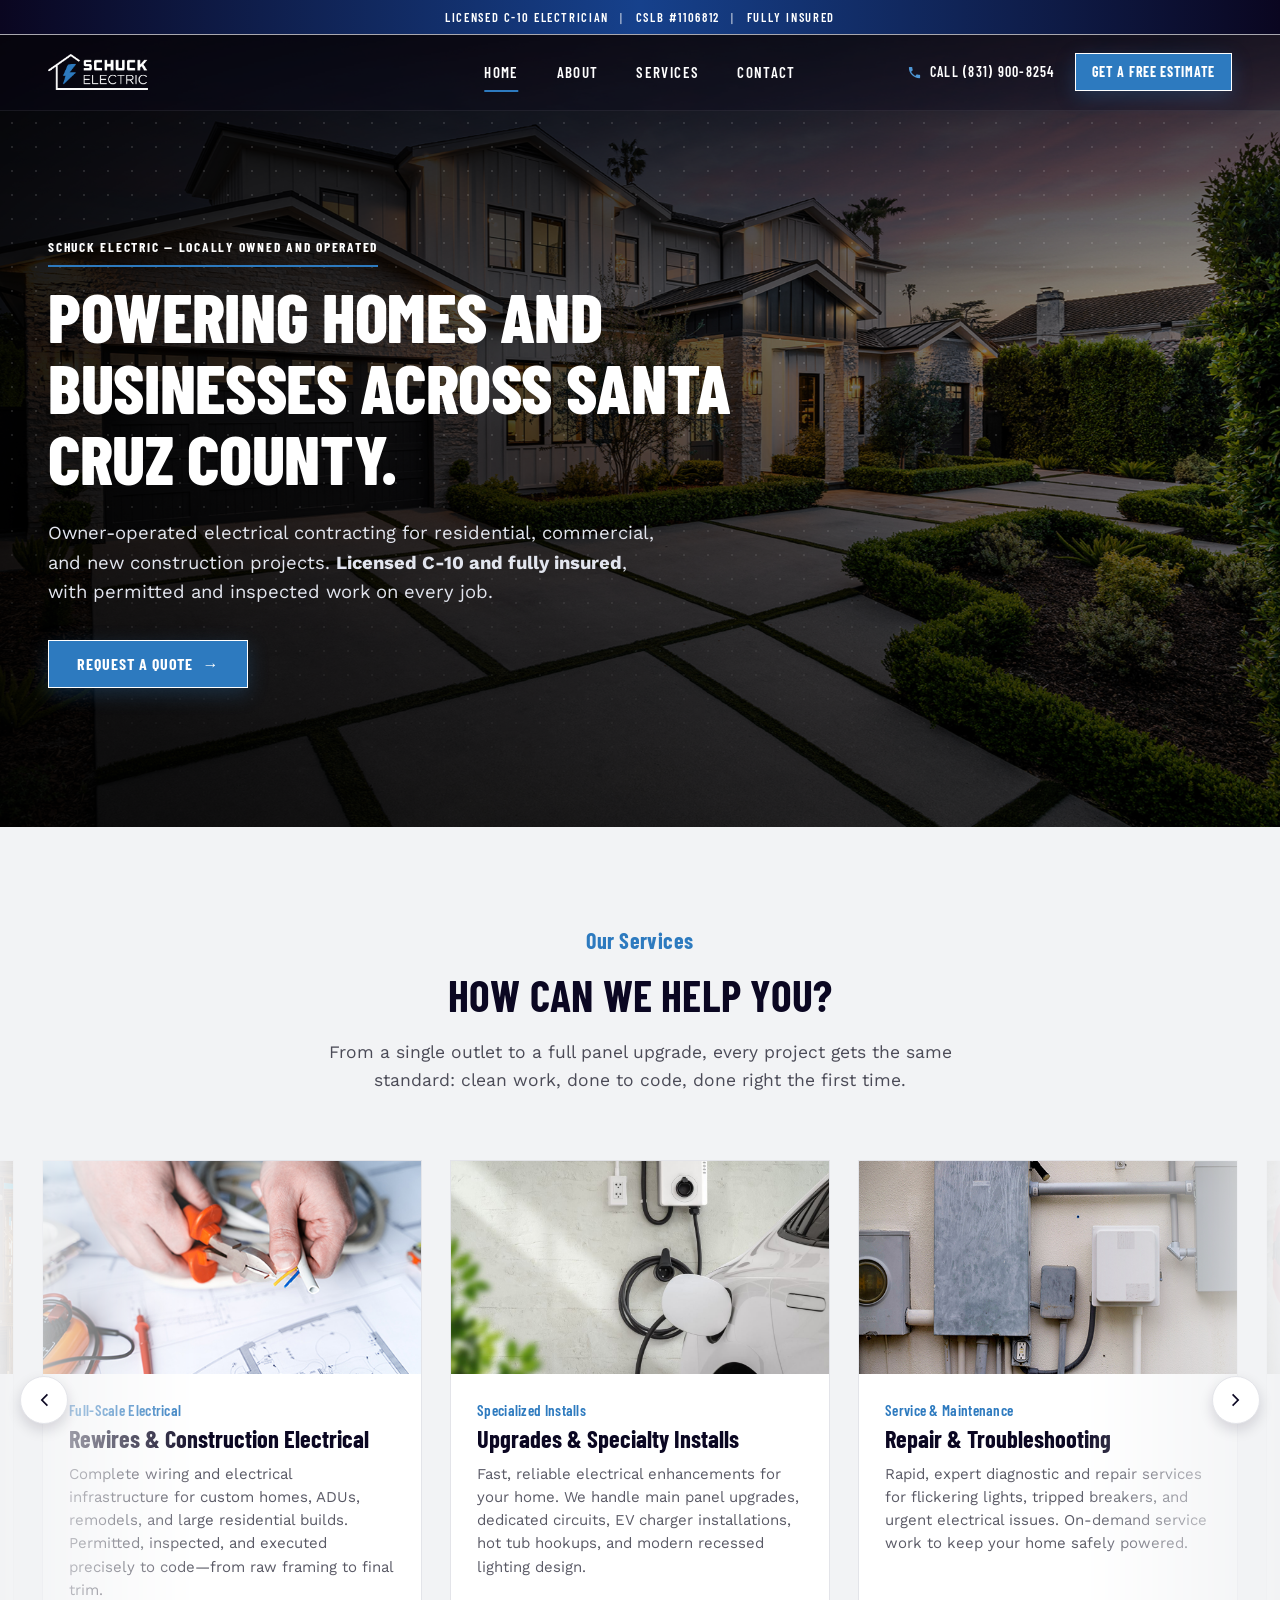
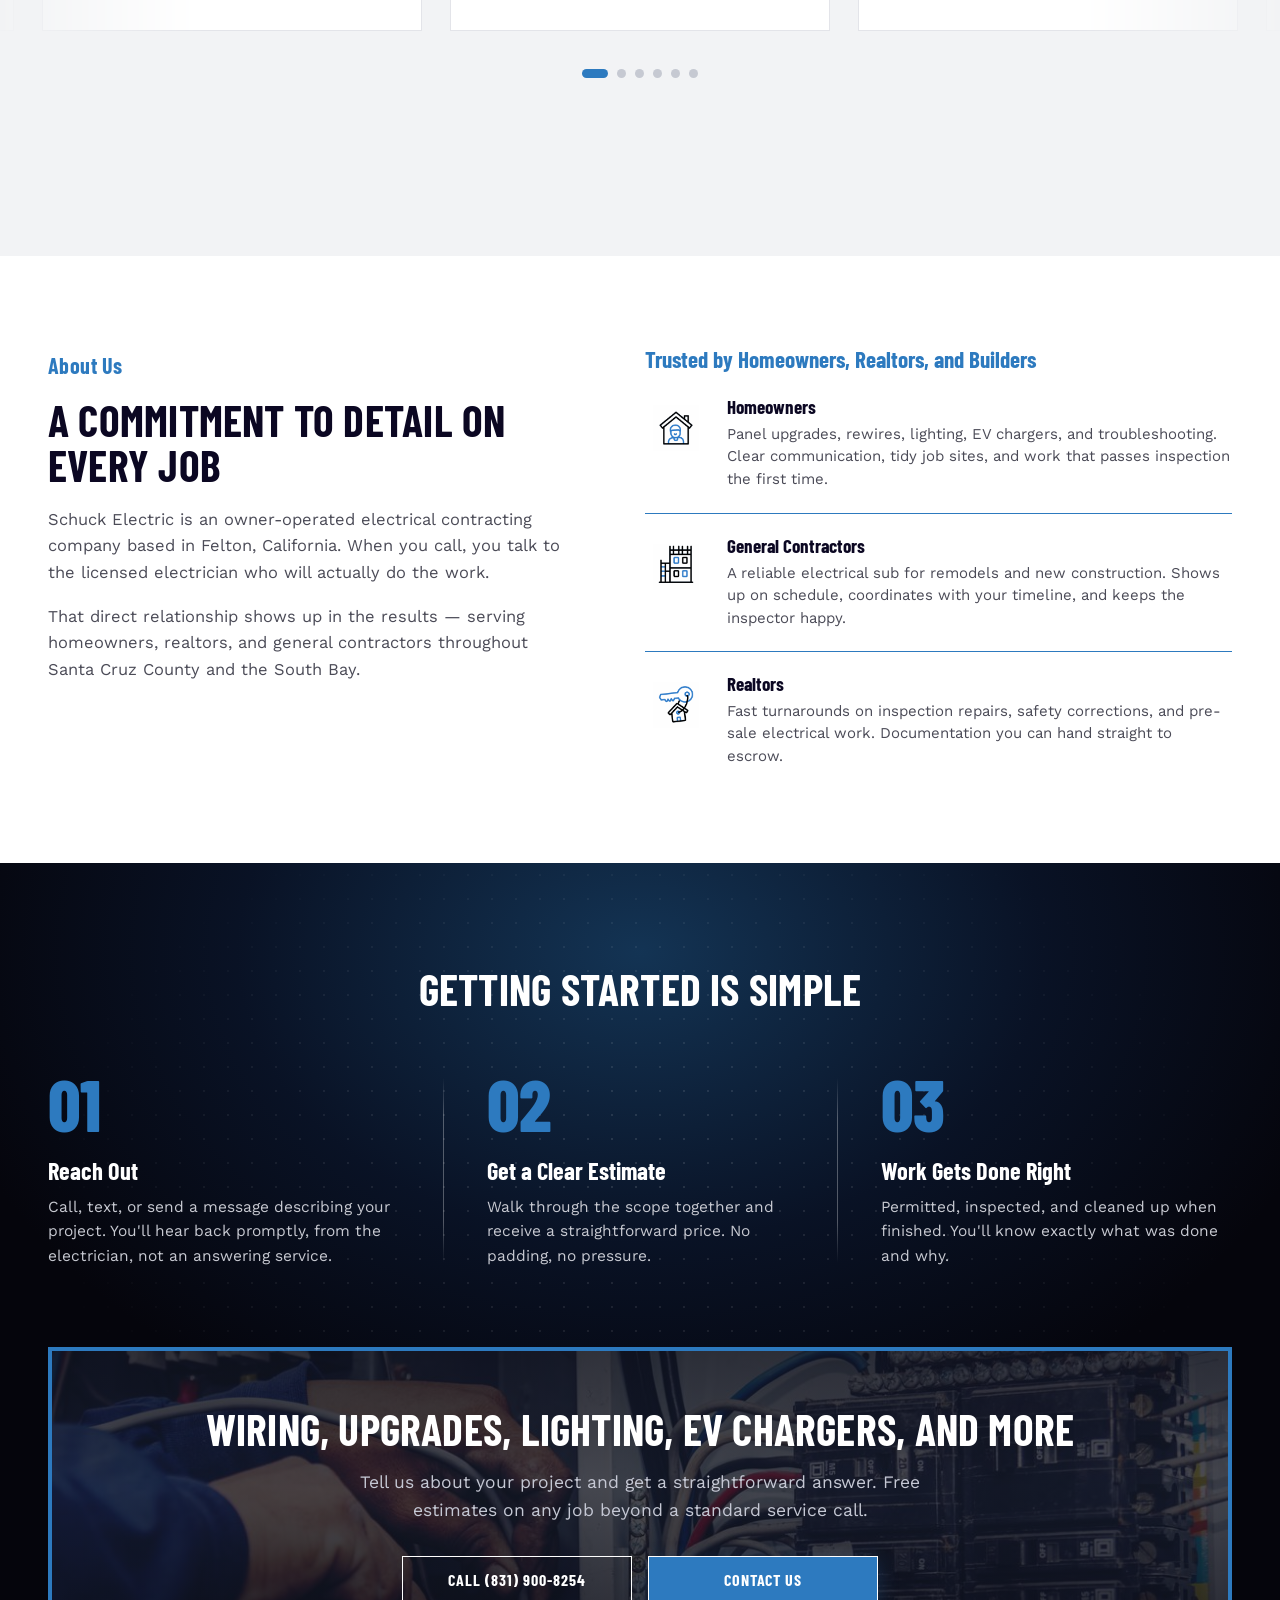
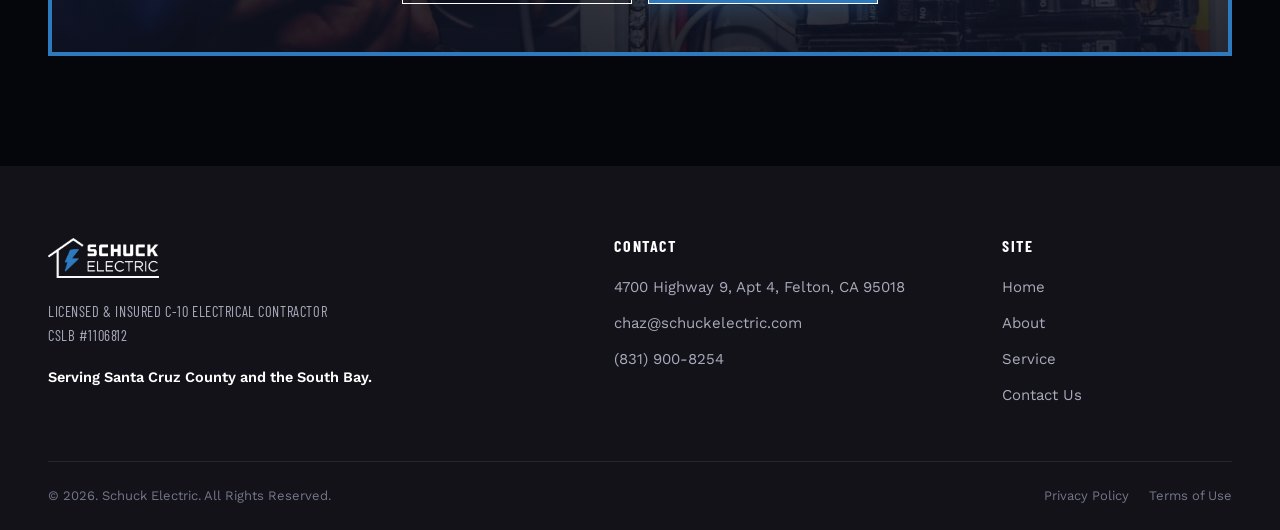
==== commit 913476a2: "Refresh preview from build (2026-07-30)" ====
--- a/index.html
+++ b/index.html
@@ -285,7 +285,7 @@
       <div class="footer-col">
         <h4>Contact</h4>
         <ul>
-          <li><span class="ph">123 Graham Hill Rd, Felton, CA 95018</span></li>
+          <li><span class="ph">4700 Highway 9, Apt 4, Felton, CA 95018</span></li>
           <li><a href="mailto:chaz@schuckelectric.com" class="ph">chaz@schuckelectric.com</a></li>
           <li><a href="tel:+18319008254" class="ph">(831) 900-8254</a></li>
         </ul>
--- a/styles.css
+++ b/styles.css
@@ -1299,11 +1299,39 @@
           mask-composite: intersect;
 }
 
+/* Touch devices have no pointer to track, so the rollover layer never fires and
+   the lattice is stuck at its faint always-on value — which is close to
+   invisible on a phone in daylight. Lift the base and give it a slow breath so
+   the texture still reads as deliberate rather than as compression noise.
+
+   Gated on (hover: none) rather than a width breakpoint on purpose: a narrow
+   desktop window still has a pointer and should keep the real spotlight, while
+   a 1024px tablet has no pointer and needs this. Width gets both wrong. */
+@media (hover: none) {
+  .dot-spotlight { display: none; }
+
+  .dot-grid {
+    --dot-color: rgba(255, 255, 255, 0.22);
+    animation: se-dot-breathe 6s ease-in-out infinite;
+  }
+
+  /* The hero and process lattices are never really on screen together, but the
+     offset stops them beating in lockstep if a short viewport ever shows both. */
+  .process > .dot-grid { animation-delay: -2.4s; }
+}
+
+/* Opacity rather than --dot-color: a custom property can only be animated
+   behind @property registration, which Safari only picked up recently, and
+   compositing opacity costs nothing. The floor is set so even the dimmest
+   point of the cycle (0.22 x 0.72 = 0.158) still sits above the 0.12 the
+   lattice used to hold flat. */
+@keyframes se-dot-breathe {
+  0%, 100% { opacity: 0.72; }
+  50%      { opacity: 1; }
+}
+
+/* Last, so it wins over the touch block above on a device that is both. */
 @media (prefers-reduced-motion: reduce) {
   .dot-spotlight { display: none; }
-}
-
-/* Touch devices have no hover to track; the static lattice still shows. */
-@media (hover: none) {
-  .dot-spotlight { display: none; }
-}
+  .dot-grid { animation: none; }
+}
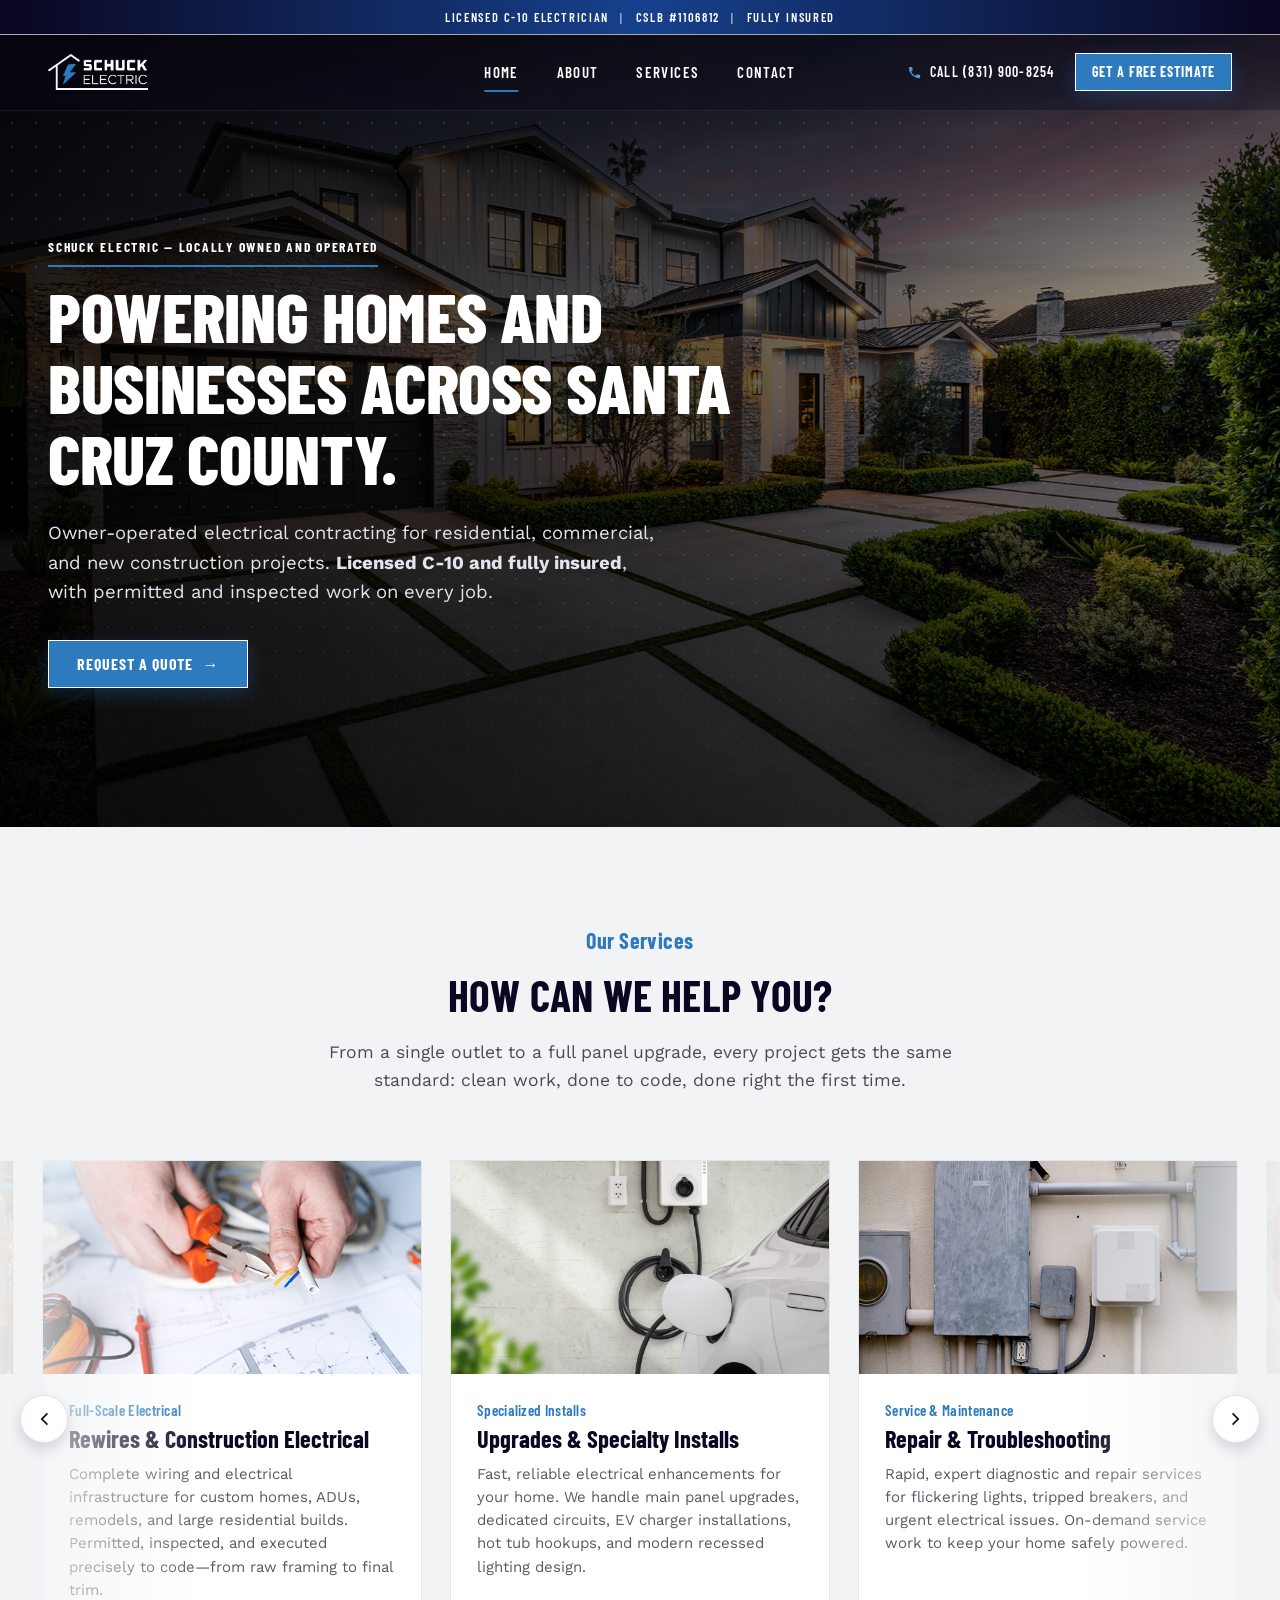
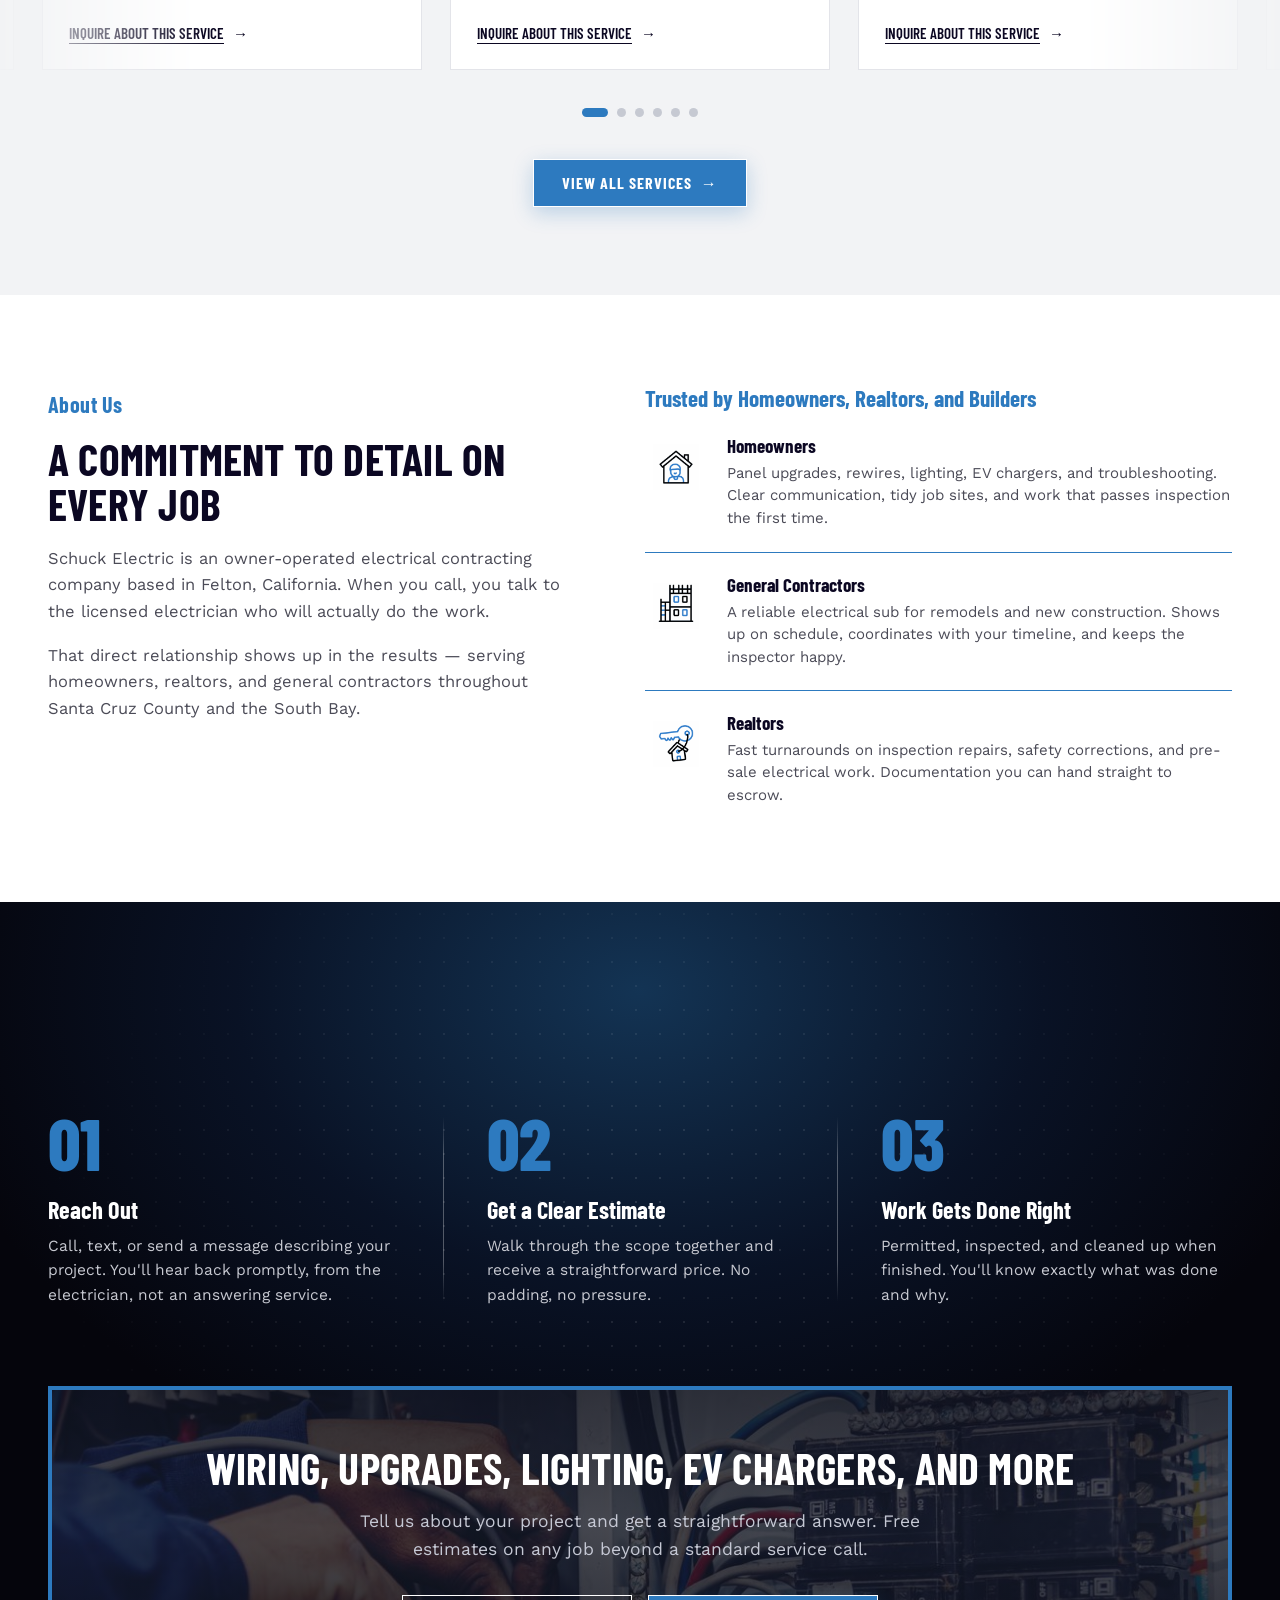
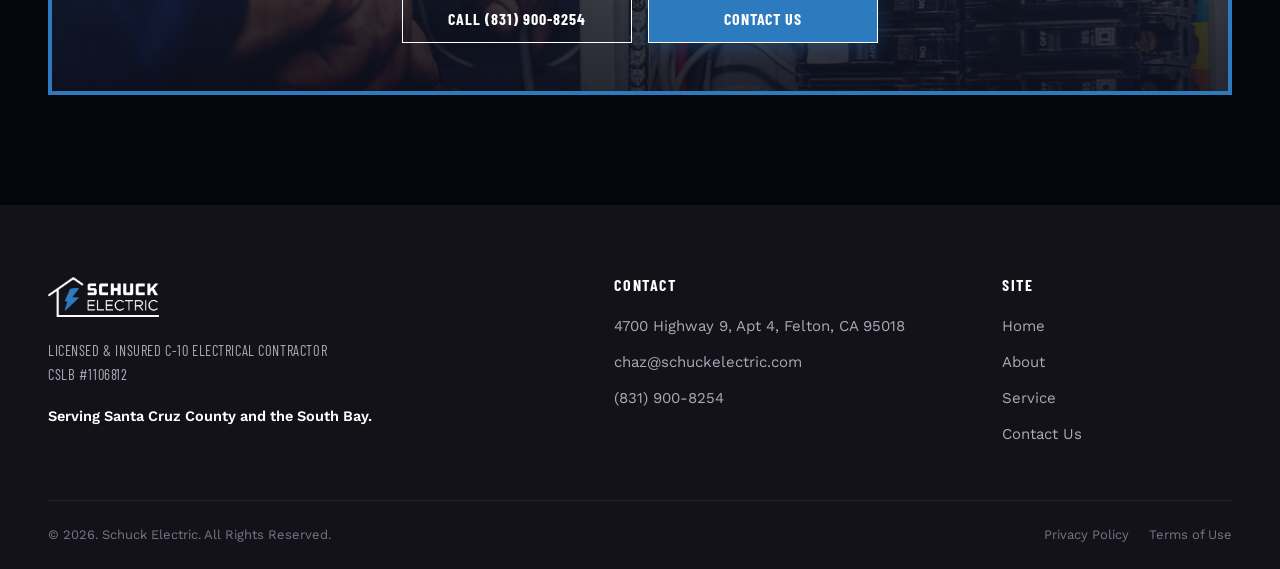
==== commit 55017979: "Refresh preview from build (2026-07-30)" ====
--- a/index.html
+++ b/index.html
@@ -125,6 +125,7 @@
             <p class="card-tag">Full-Scale Electrical</p>
             <h3>Rewires &amp; Construction Electrical</h3>
             <p>Complete wiring and electrical infrastructure for custom homes, ADUs, remodels, and large residential builds. Permitted, inspected, and executed precisely to code&mdash;from raw framing to final trim.</p>
+            <a class="card-link" href="mailto:chaz@schuckelectric.com?subject=Inquiry%3A%20Rewires%20%26%20Construction%20Electrical"><span class="card-link-label">Inquire About This Service</span> <span class="btn-arrow" aria-hidden="true">&rarr;</span></a>
           </div>
         </article>
 
@@ -134,6 +135,7 @@
             <p class="card-tag">Specialized Installs</p>
             <h3>Upgrades &amp; Specialty Installs</h3>
             <p>Fast, reliable electrical enhancements for your home. We handle main panel upgrades, dedicated circuits, EV charger installations, hot tub hookups, and modern recessed lighting design.</p>
+            <a class="card-link" href="mailto:chaz@schuckelectric.com?subject=Inquiry%3A%20Upgrades%20%26%20Specialty%20Installs"><span class="card-link-label">Inquire About This Service</span> <span class="btn-arrow" aria-hidden="true">&rarr;</span></a>
           </div>
         </article>
 
@@ -143,6 +145,7 @@
             <p class="card-tag">Service &amp; Maintenance</p>
             <h3>Repair &amp; Troubleshooting</h3>
             <p>Rapid, expert diagnostic and repair services for flickering lights, tripped breakers, and urgent electrical issues. On-demand service work to keep your home safely powered.</p>
+            <a class="card-link" href="mailto:chaz@schuckelectric.com?subject=Inquiry%3A%20Repair%20%26%20Troubleshooting"><span class="card-link-label">Inquire About This Service</span> <span class="btn-arrow" aria-hidden="true">&rarr;</span></a>
           </div>
         </article>
 
@@ -152,6 +155,7 @@
             <p class="card-tag">Commercial Services</p>
             <h3>Commercial &amp; Event Electrical</h3>
             <p>Tailored power solutions for retail spaces, restaurants, apartment complexes, and office builds. We also design temporary electrical setups for concerts, weddings, and special events.</p>
+            <a class="card-link" href="mailto:chaz@schuckelectric.com?subject=Inquiry%3A%20Commercial%20%26%20Event%20Electrical"><span class="card-link-label">Inquire About This Service</span> <span class="btn-arrow" aria-hidden="true">&rarr;</span></a>
           </div>
         </article>
 
@@ -161,6 +165,7 @@
             <p class="card-tag">Backup Power</p>
             <h3>Whole-Home Generator Solutions</h3>
             <p>Protect your property from unexpected grid outages with dedicated standby generator installations. Complete system sizing, transfer switch setup, and seamless backup power integration.</p>
+            <a class="card-link" href="mailto:chaz@schuckelectric.com?subject=Inquiry%3A%20Whole-Home%20Generator%20Solutions"><span class="card-link-label">Inquire About This Service</span> <span class="btn-arrow" aria-hidden="true">&rarr;</span></a>
           </div>
         </article>
 
@@ -170,6 +175,7 @@
             <p class="card-tag">Trade Partnerships</p>
             <h3>GC Partnerships</h3>
             <p>Dependable electrical subcontracting for general contractors and trade partners. On-time scheduling, clean execution, and seamless integration with your primary jobsite workflow.</p>
+            <a class="card-link" href="mailto:chaz@schuckelectric.com?subject=Inquiry%3A%20GC%20Partnerships"><span class="card-link-label">Inquire About This Service</span> <span class="btn-arrow" aria-hidden="true">&rarr;</span></a>
           </div>
         </article>
 
--- a/styles.css
+++ b/styles.css
@@ -618,7 +618,10 @@
 .card-media { aspect-ratio: 16/9; overflow: hidden; background: #DDD; }
 .card-media img { width: 100%; height: 100%; object-fit: cover; transition: transform 0.6s var(--se-ease); }
 .card:hover .card-media img { transform: scale(1.06); }
-.card-body { padding: 24px 26px 28px; flex: 1; }
+/* Column flex so .card-link can be pushed to the bottom with margin-top:auto.
+   The six cards carry copy of noticeably different lengths, and without that
+   each link would sit directly under its own paragraph — ragged across a row. */
+.card-body { padding: 24px 26px 28px; flex: 1; display: flex; flex-direction: column; }
 .card-tag {
   font-family: var(--se-font-display);
   font-weight: 600;
@@ -632,6 +635,44 @@
    `.card-body p` (0,1,1) would otherwise beat `.card-tag` (0,1,0)
    and drag it back to body size. */
 .card-body p:not(.card-tag) { font-size: 15px; color: #5A5A66; line-height: 1.55; margin: 0; }
+
+/* Per-card call to action. Opens a mail draft with the service already in the
+   subject line, so an enquiry arrives labelled rather than as a bare "hello".
+   The underline lives on the inner label, not the anchor: text-decoration
+   inherits into descendants and cannot be switched off on a child, so
+   underlining the anchor would drag the arrow into it too. */
+.card-link {
+  margin-top: auto;      /* pins to the bottom of the card body */
+  padding-top: 24px;
+  /* flex-start, not stretch — stretch would run the anchor the full width of
+     the card and put the underline under the empty space past the arrow. The
+     card body's 26px padding does the aligning with the eyebrow and copy. */
+  align-self: flex-start;
+  display: inline-flex;
+  align-items: center;
+  gap: 9px;
+  color: var(--se-navy);
+  font-family: var(--se-font-display);
+  /* 600, not 400. Only 600/700/800 of Barlow Condensed are self-hosted, so a
+     lighter value has no file to load and the browser synthesises it — which
+     is precisely the wrong-weight rendering GHL was showing before. 600 is
+     the lightest real weight available. */
+  font-weight: 600;
+  font-size: 15px;
+  line-height: 1;
+  letter-spacing: 0;
+  text-transform: uppercase;
+  text-decoration: none;
+  transition: color 0.25s var(--se-ease);
+}
+.card-link-label {
+  text-decoration: underline;
+  text-underline-offset: 4px;
+  text-decoration-thickness: 1px;
+}
+.card-link:hover { color: var(--se-blue); }
+/* .btn:hover .btn-arrow does not reach here — this is not a .btn. */
+.card-link:hover .btn-arrow { transform: translateX(5px); }
 
 .carousel-dots {
   display: flex;
@@ -1065,11 +1106,11 @@
    wrapped in spans. Without covering descendants the container gets Barlow
    while its visible text renders in Work Sans. */
 :is(.topbar, .site-header, .mobile-panel, .hero, .section, .site-footer, .chat-panel, .carousel)
-:is(h1, h2, h3, h4, .btn, .eyebrow, .card-tag, .step-num, .about-sub,
+:is(h1, h2, h3, h4, .btn, .eyebrow, .card-tag, .card-link, .step-num, .about-sub,
     .nav-links a, .mobile-links a, .footer-col h4, .footer-license,
     .chat-option-label, .nav-phone, .nav-call),
 :is(.topbar, .site-header, .mobile-panel, .hero, .section, .site-footer, .chat-panel, .carousel)
-:is(h1, h2, h3, h4, .btn, .eyebrow, .card-tag, .step-num, .about-sub,
+:is(h1, h2, h3, h4, .btn, .eyebrow, .card-tag, .card-link, .step-num, .about-sub,
     .nav-links a, .mobile-links a, .footer-col h4, .footer-license,
     .chat-option-label, .nav-phone, .nav-call) * {
   font-family: "Barlow Condensed", "Arial Narrow", sans-serif !important;
@@ -1100,6 +1141,17 @@
 
 :is(.topbar, .site-header, .mobile-panel, .hero, .section, .site-footer, .chat-panel, .carousel)
 :is(.btn, .mobile-links a, .eyebrow--rule) { font-weight: 700 !important; }
+
+/* The card enquiry link, and its descendants. The visible text lives in a
+   child span, so a theme rule like `body a span { font-weight: 400 }` leaves
+   the anchor correct and still renders the label light — the same trap the
+   header phone number fell into. Pinning the parent alone is not enough. */
+:is(.section, .carousel) :is(.card-link.card-link, .card-link.card-link *) { font-weight: 600 !important; }
+
+/* Tracking is pinned here too. Nothing else on the page needed it, but this
+   link is specified at exactly 0 and builder themes do set letter-spacing on
+   links — a simulated `body a { letter-spacing: 2px }` took it straight over. */
+:is(.section, .carousel) :is(.card-link.card-link, .card-link.card-link *) { letter-spacing: 0 !important; }
 
 :is(.topbar, .site-header, .mobile-panel, .hero, .section, .site-footer, .chat-panel, .carousel)
 :is(.nav-links a, .footer-serving, .card-tag) { font-weight: 600 !important; }
@@ -1160,6 +1212,10 @@
 :is(.hero, .section, .site-footer, .carousel) .eyebrow.eyebrow   { color: var(--se-blue) !important; }
 :is(.hero, .section, .site-footer, .carousel) .card-tag.card-tag { color: var(--se-blue) !important; }
 :is(.section, .site-footer) .about-sub.about-sub                 { color: var(--se-blue) !important; }
+/* The spans are pinned too, not left to inherit: a theme rule that matches
+   them directly (`a span`, say) beats inheritance no matter how weak it is. */
+:is(.section, .carousel) :is(.card-link.card-link, .card-link.card-link *) { color: var(--se-navy) !important; }
+:is(.section, .carousel) :is(.card-link.card-link:hover, .card-link.card-link:hover *) { color: var(--se-blue) !important; }
 .step-num.step-num                                               { color: var(--se-blue) !important; }
 
 .on-dark .eyebrow.eyebrow,
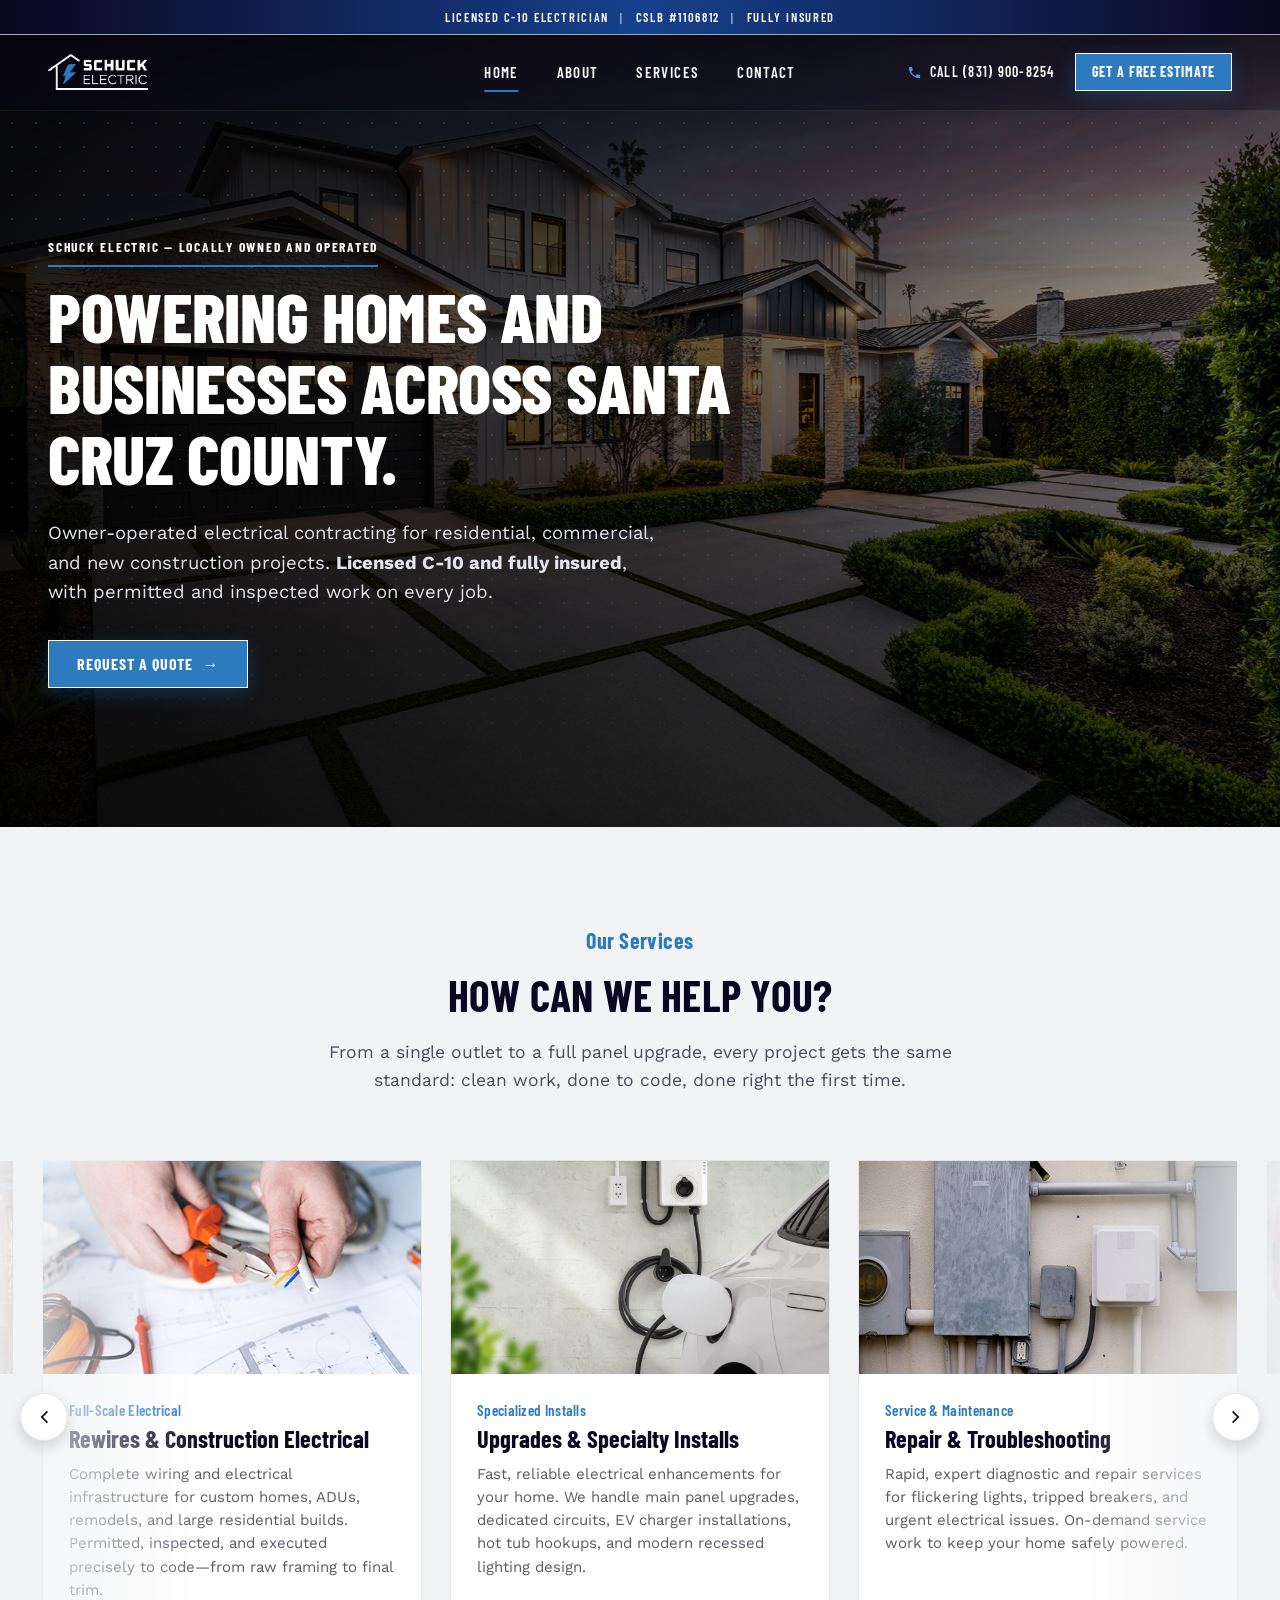
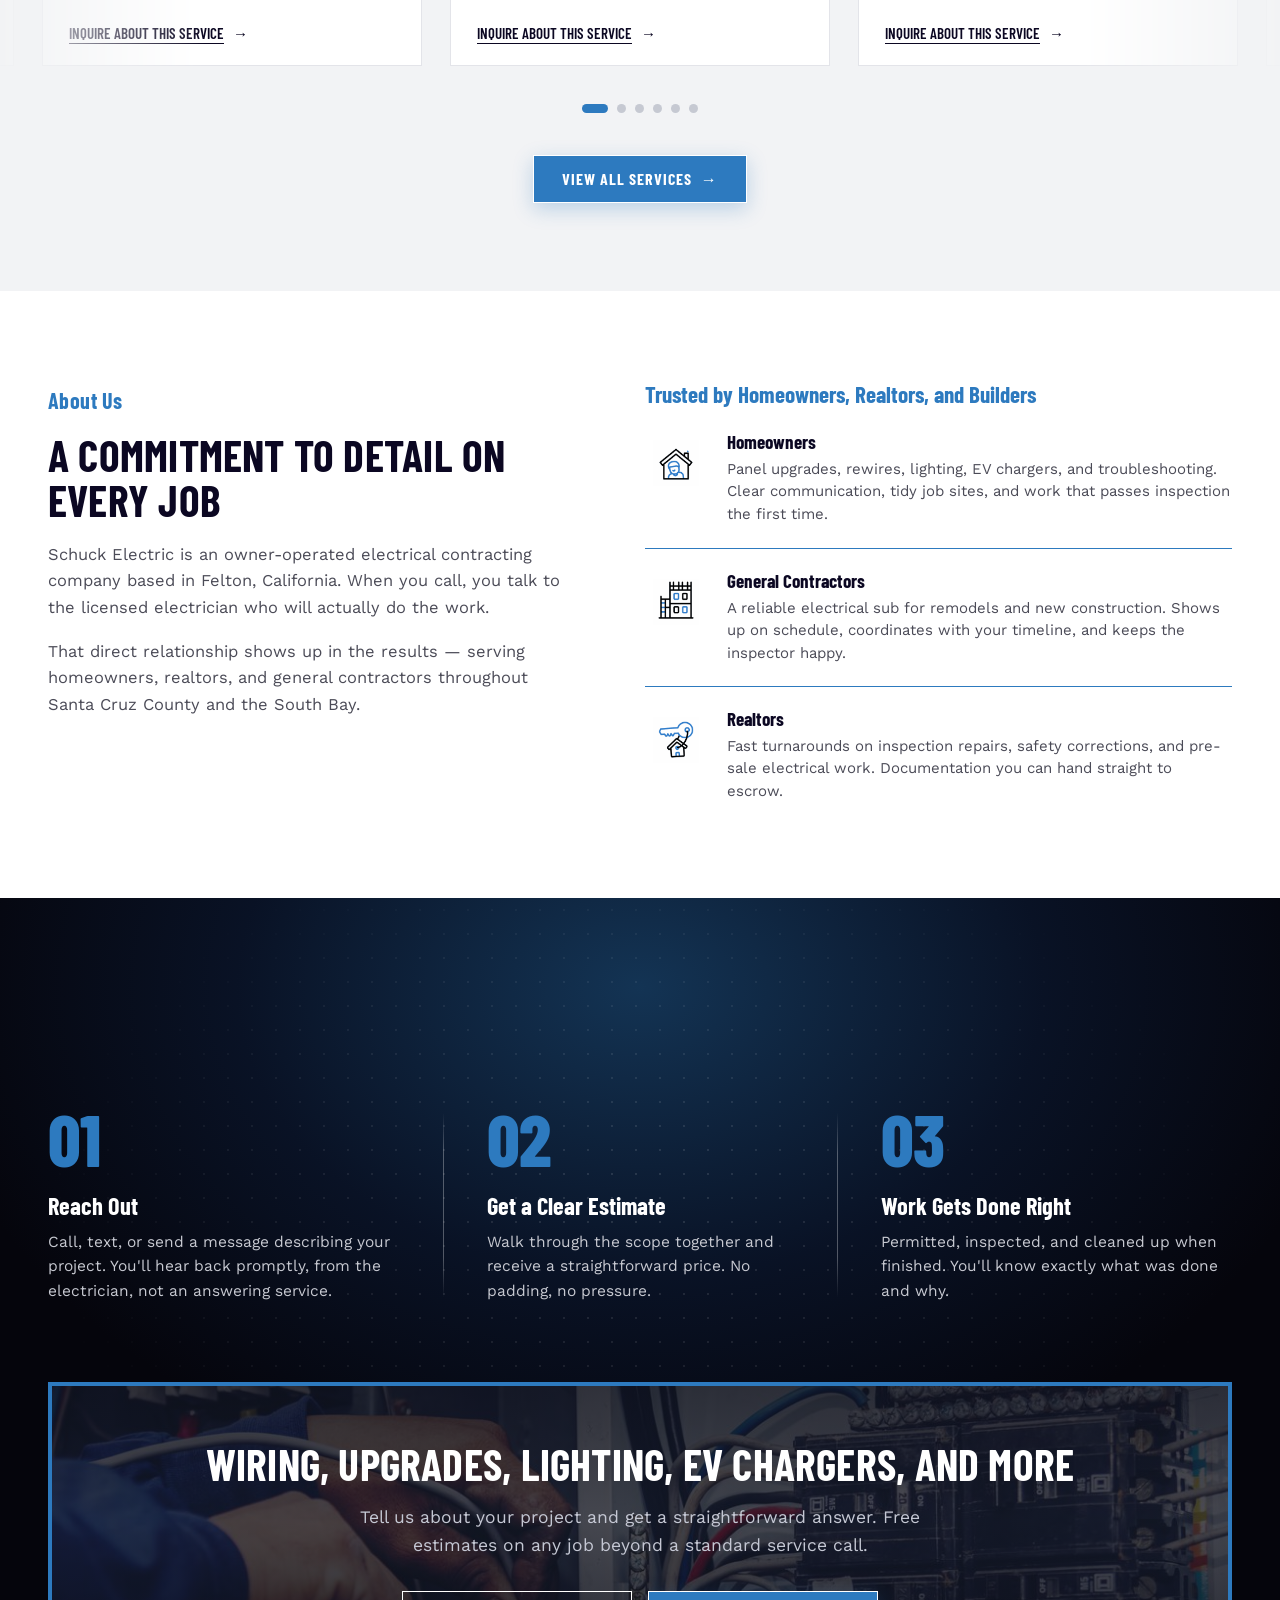
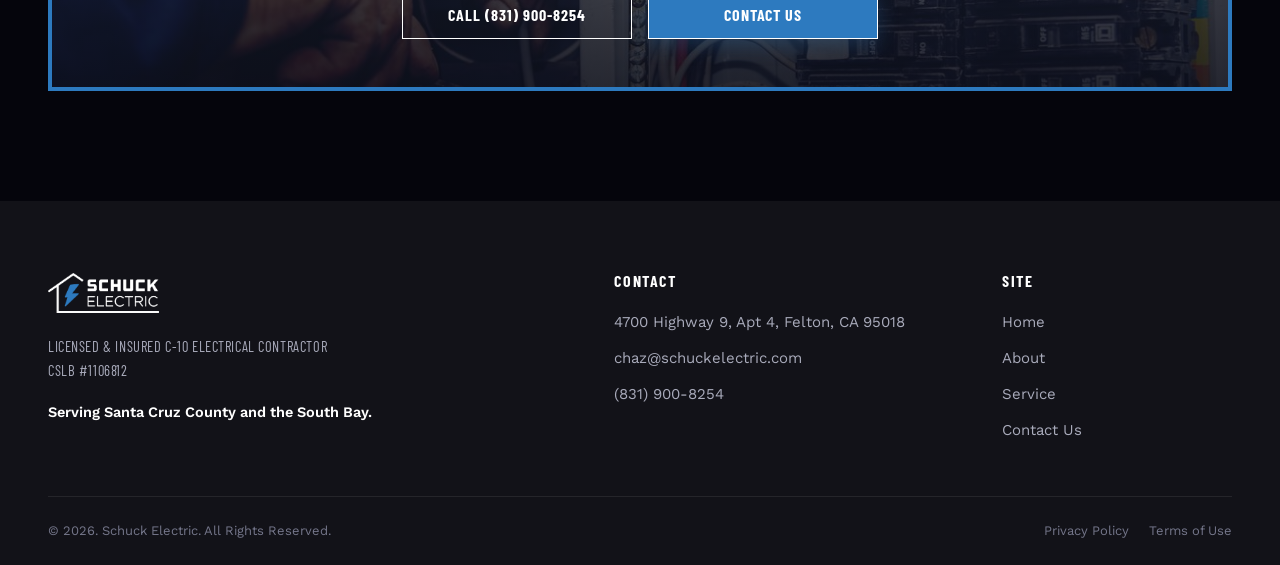
==== commit 6171d7ef: "Refresh preview from build (2026-07-30)" ====
--- a/index.html
+++ b/index.html
@@ -38,8 +38,8 @@
       <ul class="nav-links">
         <li><a href="./" aria-current="page">Home</a></li>
         <li><a href="pending.html">About</a></li>
-        <li><a href="pending.html">Services</a></li>
-        <li><a href="pending.html">Contact</a></li>
+        <li><a href="services.html">Services</a></li>
+        <li><a href="contact.html">Contact</a></li>
       </ul>
     </nav>
 
@@ -70,8 +70,8 @@
   <ul class="mobile-links">
     <li><a href="./" aria-current="page">Home</a></li>
     <li><a href="pending.html">About</a></li>
-    <li><a href="pending.html">Services</a></li>
-    <li><a href="pending.html">Contact</a></li>
+    <li><a href="services.html">Services</a></li>
+    <li><a href="contact.html">Contact</a></li>
   </ul>
   <div class="mobile-actions">
     <a class="btn btn--ghost btn--block" href="tel:+18319008254">
@@ -190,7 +190,7 @@
   <div class="container">
     <div class="carousel-dots" id="serviceDots" role="tablist" aria-label="Service slides"></div>
     <div class="center-cta anim" data-anim="up">
-      <a href="pending.html" class="btn btn--primary">View All Services <span class="btn-arrow">&rarr;</span></a>
+      <a href="services.html" class="btn btn--primary">View All Services <span class="btn-arrow">&rarr;</span></a>
     </div>
   </div>
 </section>
@@ -301,8 +301,8 @@
         <ul>
           <li><a href="./">Home</a></li>
           <li><a href="pending.html">About</a></li>
-          <li><a href="pending.html">Service</a></li>
-          <li><a href="pending.html">Contact Us</a></li>
+          <li><a href="services.html">Service</a></li>
+          <li><a href="contact.html">Contact Us</a></li>
         </ul>
       </div>
     </div>
--- a/styles.css
+++ b/styles.css
@@ -211,6 +211,21 @@
   box-shadow: 0 0 0 4px rgba(0,174,239,0.16), 0 8px 30px rgba(0,174,239,0.4);
 }
 
+/* Solid navy. The counterpart to .btn--dark, which is transparent-with-white-
+   border and therefore invisible on a light background — this is the one to
+   reach for on a white card. Keeps the white border the solid buttons share. */
+.btn--navy {
+  background: var(--se-navy);
+  border-color: var(--se-white);
+  color: var(--se-white);
+  box-shadow: 0 6px 20px rgba(11,7,34,0.22);
+}
+.btn--navy:hover {
+  background: var(--se-blue);
+  border-color: var(--se-white);
+  box-shadow: 0 0 0 4px rgba(45,122,191,0.18), 0 8px 30px rgba(45,122,191,0.4);
+}
+
 .btn--outline-navy {
   border-color: var(--se-navy);
   color: var(--se-navy);
@@ -620,8 +635,15 @@
 .card:hover .card-media img { transform: scale(1.06); }
 /* Column flex so .card-link can be pushed to the bottom with margin-top:auto.
    The six cards carry copy of noticeably different lengths, and without that
-   each link would sit directly under its own paragraph — ragged across a row. */
-.card-body { padding: 24px 26px 28px; flex: 1; display: flex; flex-direction: column; }
+   each link would sit directly under its own paragraph — ragged across a row.
+
+   The bottom is 24px against 26px sides so that the *glyphs* sit 26px off
+   each edge, not the boxes. .card-link has line-height 1, which leaves the
+   baseline 1.5px above the bottom of its box, and the card's 1px border adds
+   another. Setting all three sides to a literal 26px measures box-to-edge and
+   leaves the text visibly hanging low; 24px + 1.5 + 1 lands the baseline at
+   26.5px, which reads as square with the 26px sides. */
+.card-body { padding: 24px 26px 24px; flex: 1; display: flex; flex-direction: column; }
 .card-tag {
   font-family: var(--se-font-display);
   font-weight: 600;
@@ -642,7 +664,14 @@
    inherits into descendants and cannot be switched off on a child, so
    underlining the anchor would drag the arrow into it too. */
 .card-link {
-  margin-top: auto;      /* pins to the bottom of the card body */
+  /* Pinned to the card floor so all six links sit on one line across the row.
+     This was briefly changed to follow the copy instead, which made the gap
+     above the link identical on every card but let the links land at
+     different heights — visibly worse. Consistent position wins: the cards
+     are equal height with copy of unequal length, so the gap above the link
+     varies (about 34px on the tallest, 57px on the shortest) and that is the
+     accepted cost. Do not "fix" it by removing margin-top:auto. */
+  margin-top: auto;
   padding-top: 24px;
   /* flex-start, not stretch — stretch would run the anchor the full width of
      the card and put the underline under the empty space past the arrow. The
@@ -922,8 +951,18 @@
   align-items: flex-start;
   justify-content: space-between;
 }
-.chat-head h3 { color: var(--se-white); margin-bottom: 6px; text-transform: none; letter-spacing: 0; }
-.chat-head p { color: var(--se-body-dark); font-size: 14px; margin: 0; }
+/* Uppercase and sized as a section headline, matching the comp — this is the
+   panel's title, not a card heading, and at 27px title case it read as a
+   caption sitting above the options rather than as the thing you just opened. */
+.chat-head h3 {
+  color: var(--se-white);
+  margin-bottom: 10px;
+  font-size: 30px;
+  line-height: 1.06;
+  text-transform: uppercase;
+  letter-spacing: 0.2px;
+}
+.chat-head p { color: var(--se-body-dark); font-size: 15px; line-height: 1.5; margin: 0; }
 .chat-close {
   flex-shrink: 0;
   width: 34px; height: 34px;
@@ -1057,6 +1096,11 @@
   .cta-box { padding: 38px 22px 34px; border-width: 3px; }
   .cta-buttons { flex-direction: column; }
   .cta-buttons .btn { width: 100%; min-width: 0; }
+  /* Third of the three button groups. The hero and the CTA box already went
+     full width here; this one was simply missed, so View All Services sat
+     narrower than Request a Quote directly above it. All three share the
+     .container gutter, so 100% lands them on the same edges. */
+  .center-cta .btn { width: 100%; }
   .topbar p { font-size: 11px; letter-spacing: 0.09em; }
   .audience-item { gap: 16px; }
   .audience-icon { flex-basis: 54px; width: 54px; height: 54px; }
@@ -1105,11 +1149,11 @@
    <span> nested inside — and the phone number and several button labels are
    wrapped in spans. Without covering descendants the container gets Barlow
    while its visible text renders in Work Sans. */
-:is(.topbar, .site-header, .mobile-panel, .hero, .section, .site-footer, .chat-panel, .carousel)
+:is(.topbar, .site-header, .mobile-panel, .hero, .page-hero, .section, .site-footer, .chat-panel, .carousel)
 :is(h1, h2, h3, h4, .btn, .eyebrow, .card-tag, .card-link, .step-num, .about-sub,
     .nav-links a, .mobile-links a, .footer-col h4, .footer-license,
     .chat-option-label, .nav-phone, .nav-call),
-:is(.topbar, .site-header, .mobile-panel, .hero, .section, .site-footer, .chat-panel, .carousel)
+:is(.topbar, .site-header, .mobile-panel, .hero, .page-hero, .section, .site-footer, .chat-panel, .carousel)
 :is(h1, h2, h3, h4, .btn, .eyebrow, .card-tag, .card-link, .step-num, .about-sub,
     .nav-links a, .mobile-links a, .footer-col h4, .footer-license,
     .chat-option-label, .nav-phone, .nav-call) * {
@@ -1133,13 +1177,17 @@
    values mirror the design exactly; if a weight changes above, change it
    here too or the override will quietly hold the old value.
    ========================================================================== */
-:is(.topbar, .site-header, .mobile-panel, .hero, .section, .site-footer, .chat-panel, .carousel) h1,
+:is(.topbar, .site-header, .mobile-panel, .hero, .page-hero, .section, .site-footer, .chat-panel, .carousel) h1,
 .hero h1 { font-weight: 800 !important; }
-
-:is(.topbar, .site-header, .mobile-panel, .hero, .section, .site-footer, .chat-panel, .carousel)
+/* Interior banner titles sit at 700 with the section headlines, so they have
+   to be pulled back out of the 800 above — which is !important and would
+   otherwise win. 800 belongs to the home hero alone. */
+.page-hero h1 { font-weight: 700 !important; }
+
+:is(.topbar, .site-header, .mobile-panel, .hero, .page-hero, .section, .site-footer, .chat-panel, .carousel)
 :is(h2, h3, h4, .about-sub, .footer-col h4, .chat-option-label) { font-weight: 700 !important; }
 
-:is(.topbar, .site-header, .mobile-panel, .hero, .section, .site-footer, .chat-panel, .carousel)
+:is(.topbar, .site-header, .mobile-panel, .hero, .page-hero, .section, .site-footer, .chat-panel, .carousel)
 :is(.btn, .mobile-links a, .eyebrow--rule) { font-weight: 700 !important; }
 
 /* The card enquiry link, and its descendants. The visible text lives in a
@@ -1153,9 +1201,9 @@
    links — a simulated `body a { letter-spacing: 2px }` took it straight over. */
 :is(.section, .carousel) :is(.card-link.card-link, .card-link.card-link *) { letter-spacing: 0 !important; }
 
-:is(.topbar, .site-header, .mobile-panel, .hero, .section, .site-footer, .chat-panel, .carousel)
+:is(.topbar, .site-header, .mobile-panel, .hero, .page-hero, .section, .site-footer, .chat-panel, .carousel)
 :is(.nav-links a, .footer-serving, .card-tag) { font-weight: 600 !important; }
-:is(.topbar, .site-header, .mobile-panel, .hero, .section, .site-footer, .chat-panel, .carousel)
+:is(.topbar, .site-header, .mobile-panel, .hero, .page-hero, .section, .site-footer, .chat-panel, .carousel)
 .eyebrow { font-weight: 700 !important; }
 
 .topbar .container p { font-weight: 600 !important; }
@@ -1227,7 +1275,7 @@
 /* 5. Button labels. Same doubled-class trick — a theme rule on `.btn` is
    (0,1,0) but one on `a`/`button` inside a scoped block can reach further,
    and greyed-out button text is very visible. */
-.btn.btn--primary, .btn.btn--bright, .btn.btn--ghost, .btn.btn--dark { color: var(--se-white) !important; }
+.btn.btn--primary, .btn.btn--bright, .btn.btn--ghost, .btn.btn--dark, .btn.btn--navy { color: var(--se-white) !important; }
 .btn.btn--outline-navy                                               { color: var(--se-navy) !important; }
 .btn.btn--outline-navy:hover                                         { color: var(--se-blue) !important; }
 
@@ -1326,14 +1374,14 @@
    order to stack: grid, then spotlight, then the content element. */
 .hero > .dot-grid,
 .hero > .dot-spotlight     { z-index: 1; }   /* .hero-scrim 1, .hero .container 2 */
-.process > .dot-grid,
-.process > .dot-spotlight  { z-index: 0; }   /* .process-glow 0, .process .container 1 */
+:is(.process, .section--cta) > .dot-grid,
+:is(.process, .section--cta) > .dot-spotlight  { z-index: 0; }   /* .process-glow 0, .process .container 1 */
 
 /* The dots read over the blue glow, not over the flat #05050C around it, so
    the lattice is masked to roughly the glow's footprint — it fades out before
    it reaches the section edges. */
-.process > .dot-grid,
-.process > .dot-spotlight {
+:is(.process, .section--cta) > .dot-grid,
+:is(.process, .section--cta) > .dot-spotlight {
   -webkit-mask-image: radial-gradient(ellipse 62% 55% at 50% 34%, #000 0%, rgba(0,0,0,0.45) 55%, transparent 78%);
           mask-image: radial-gradient(ellipse 62% 55% at 50% 34%, #000 0%, rgba(0,0,0,0.45) 55%, transparent 78%);
 }
@@ -1341,7 +1389,7 @@
 /* The spotlight needs its own mask to track the pointer, so its fade has to be
    composed rather than replaced: the tracking circle goes in mask-image and
    the glow footprint moves to a second mask layer. */
-.process > .dot-spotlight {
+:is(.process, .section--cta) > .dot-spotlight {
   --dot-color: rgba(255, 255, 255, 0.50);
   -webkit-mask-image:
     radial-gradient(circle var(--spot-size) at var(--mx) var(--my),
@@ -1373,7 +1421,7 @@
 
   /* The hero and process lattices are never really on screen together, but the
      offset stops them beating in lockstep if a short viewport ever shows both. */
-  .process > .dot-grid { animation-delay: -2.4s; }
+  :is(.process, .section--cta) > .dot-grid { animation-delay: -2.4s; }
 }
 
 /* Opacity rather than --dot-color: a custom property can only be animated
@@ -1391,3 +1439,352 @@
   .dot-spotlight { display: none; }
   .dot-grid { animation: none; }
 }
+
+/* ==========================================================================
+   PAGE HERO — interior pages
+   A short banner version of the home hero: same photo-under-scrim treatment
+   and the same dot lattice, but sized to a title rather than a full pitch.
+   ========================================================================== */
+.page-hero {
+  position: relative;
+  isolation: isolate;
+  /* Pulled up under the header exactly like .hero, so the translucent nav
+     floats over the photograph instead of sitting on a band above it. */
+  margin-top: calc(-1 * var(--se-header-h));
+  padding-top: var(--se-header-h);
+  min-height: 292px;
+  display: flex;
+  align-items: flex-end;
+  background: var(--se-navy);
+  color: var(--se-white);
+  overflow: hidden;
+}
+.page-hero .hero-bg { position: absolute; inset: 0; z-index: 0; }
+.page-hero .hero-bg img { width: 100%; height: 100%; object-fit: cover; }
+.page-hero .container { position: relative; z-index: 2; padding-bottom: 46px; }
+
+/* Same neutral black multiply as the home hero — a coloured scrim puts a cast
+   on the photograph, which is what made the first version read blue. */
+.page-hero .hero-scrim {
+  position: absolute; inset: 0; z-index: 1;
+  mix-blend-mode: multiply;
+  background:
+    linear-gradient(90deg, rgba(0,0,0,0.82) 0%, rgba(0,0,0,0.58) 52%, rgba(0,0,0,0.32) 100%),
+    linear-gradient(180deg, rgba(0,0,0,0.66) 0%, rgba(0,0,0,0.18) 46%, rgba(0,0,0,0.5) 100%);
+}
+
+/* 72px at desktop — just under the home page's 76px h1, so an interior
+   banner reads as the same rank without outranking the landing headline.
+   700 rather than the h1 default of 800, matching the section headlines it
+   sits above; the extra weight is the home hero's alone. */
+.page-hero h1 {
+  font-size: clamp(38px, 5.63vw, 72px);
+  font-weight: 700;
+  line-height: 1.02;
+  letter-spacing: -0.2px;
+  margin: 0;
+}
+/* Glow band closing the banner. Two layers: a horizontal sweep that peaks at
+   Schuck blue mid-width and falls to navy at both edges, and a vertical pass
+   that darkens the top and lifts the bottom so the band reads as lit from
+   below rather than as a flat stripe. */
+.page-hero::after {
+  content: "";
+  position: absolute;
+  left: 0; right: 0; bottom: 0;
+  height: 10px;
+  z-index: 3;
+  background:
+    linear-gradient(180deg, rgba(0,0,0,0.5) 0%, rgba(0,0,0,0) 58%, rgba(255,255,255,0.14) 100%),
+    linear-gradient(90deg, #0B0722 0%, #16375C 24%, var(--se-blue) 50%, #16375C 76%, #0B0722 100%);
+}
+
+/* The lattice starts below the nav for the same reason it does on the home
+   hero: the banner's top --se-header-h sits behind a bar that is only 0.35
+   alpha at rest, and the dots read straight through it. */
+.page-hero .dot-grid,
+.page-hero .dot-spotlight { top: var(--se-header-h); }
+.page-hero > .dot-grid,
+.page-hero > .dot-spotlight { z-index: 1; }
+
+@media (max-width: 700px) {
+  .page-hero { min-height: 216px; }
+  .page-hero .container { padding-bottom: 34px; }
+}
+
+/* ==========================================================================
+   CONTACT PAGE
+   ========================================================================== */
+.contact-layout {
+  display: grid;
+  grid-template-columns: 1fr 1fr;
+  gap: 26px;
+  align-items: start;
+}
+.contact-col { display: grid; gap: 26px; align-content: start; }
+
+.contact-card {
+  background: var(--se-white);
+  border: 1px solid var(--se-gray-line);
+  border-radius: var(--se-radius);
+  padding: 26px 26px 28px;
+  /* Resting lift. Deliberately well under the 0 8px 18px / 0.14 the rest of
+     the site uses for hover and card elevation — these cards are static, so
+     they should read as sitting on the page, not hovering above it. */
+  box-shadow: 0 2px 10px rgba(11, 7, 34, 0.055);
+}
+.contact-card h3 {
+  font-size: 22px;
+  line-height: 1.1;
+  text-transform: uppercase;
+  letter-spacing: 0.4px;
+  margin: 0 0 12px;
+}
+.contact-card p { margin: 0 0 20px; font-size: 15.5px; line-height: 1.55; }
+.contact-card .btn { margin-top: 2px; }
+/* The button is the card's last element and carries its own height, so the
+   paragraph above it owns the spacing. Kills the double gap. */
+.contact-card > :last-child { margin-bottom: 0; }
+
+.map-frame {
+  position: relative;
+  aspect-ratio: 16 / 10;
+  border: 1px solid var(--se-gray-line);
+  overflow: hidden;
+  background: var(--se-gray);
+}
+.map-frame iframe { position: absolute; inset: 0; width: 100%; height: 100%; border: 0; }
+
+.area-lines { margin: 0; }
+.area-lines p {
+  margin: 0;
+  font-size: 13.5px;
+  line-height: 1.85;
+  color: #5A5A66;
+}
+
+.hours-table { width: 100%; border-collapse: collapse; }
+.hours-table td {
+  padding: 13px 0;
+  font-size: 15.5px;
+  color: var(--se-body);
+  border-bottom: 1px solid var(--se-gray-line);
+}
+.hours-table tr:last-child td { border-bottom: 0; padding-bottom: 0; }
+.hours-table tr:first-child td { padding-top: 0; }
+/* Right column is the time — Barlow so the figures line up as a column
+   rather than drifting on Work Sans' proportional digits. */
+.hours-table td + td {
+  text-align: right;
+  font-family: var(--se-font-display);
+  font-weight: 600;
+  font-size: 14.5px;
+  letter-spacing: 0.4px;
+  white-space: nowrap;
+}
+
+@media (max-width: 900px) {
+  .contact-layout { grid-template-columns: 1fr; }
+}
+
+/* ==========================================================================
+   STANDALONE DARK CTA SECTION
+   The home page's CTA box lives at the foot of .process. Interior pages need
+   the same box on the same glow without the three steps above it, so the
+   backdrop is factored out here and the dot layers below are extended to
+   cover both hosts.
+   ========================================================================== */
+.section--cta {
+  position: relative;
+  isolation: isolate;
+  overflow: hidden;
+  padding: 96px 0 104px;
+  background: #05050C;
+}
+.section--cta .cta-box { margin-top: 0; }
+
+/* Brighter lattice than the home page's process section. This band is the
+   last thing above the footer with nothing else in it but the CTA box, so the
+   texture is carrying the whole background — 0.12 disappeared into the glow.
+   The home page keeps the dimmer value, where three steps of copy sit on top
+   of the same lattice and it only needs to read as texture. */
+.section--cta > .dot-grid { --dot-color: rgba(255, 255, 255, 0.26); }
+.section--cta > .dot-spotlight { --dot-color: rgba(255, 255, 255, 0.62); }
+
+@media (max-width: 700px) {
+  .section--cta { padding: 64px 0 72px; }
+}
+
+/* Interior page titles and card headings, pinned like everything else — the
+   generic colour rules only reach .section and .carousel, and .page-hero is
+   neither. Without this the banner title inherits the theme's link/heading
+   colour instead of white. */
+.page-hero :is(h1, h2, h3, h4) { color: var(--se-white) !important; }
+.section:not(.on-dark) .contact-card :is(h3, h4) { color: var(--se-navy) !important; }
+
+/* An email address is not a label — uppercasing it makes it look like one and
+   costs the reader the shape they actually scan for. Opt out of .btn's
+   text-transform where the string is literal data. */
+.btn--as-typed { text-transform: none; letter-spacing: 0.2px; }
+
+/* ==========================================================================
+   SERVICES PAGE
+   ========================================================================== */
+
+/* The same .card component the home carousel uses, released from the
+   carousel's fixed track width so it can size to a grid cell instead. */
+.service-grid {
+  display: grid;
+  grid-template-columns: repeat(3, 1fr);
+  gap: 26px;
+}
+.service-grid .card { flex: initial; width: auto; }
+
+/* Shorter media than the carousel's 16/9. Six of these stacked two rows deep
+   is a lot of page, and the photograph is supporting the copy here rather
+   than leading it as it does in the slider. */
+.service-grid .card-media { aspect-ratio: 2 / 1; }
+
+.services-actions {
+  display: flex;
+  justify-content: center;
+  gap: 16px;
+  margin-top: 46px;
+  flex-wrap: wrap;
+}
+
+@media (max-width: 1000px) {
+  .service-grid { grid-template-columns: repeat(2, 1fr); }
+}
+@media (max-width: 640px) {
+  .service-grid { grid-template-columns: 1fr; }
+  .services-actions { flex-direction: column; }
+  .services-actions .btn { width: 100%; }
+}
+
+/* ==========================================================================
+   FEATURE ROW — four icon + copy columns on the dark band
+   ========================================================================== */
+.feature-grid {
+  display: grid;
+  grid-template-columns: repeat(4, 1fr);
+  gap: 34px;
+  text-align: center;
+}
+.feature h4 {
+  font-size: 19px;
+  line-height: 1.15;
+  margin: 0 0 10px;
+  text-transform: none;
+  letter-spacing: 0;
+}
+.feature p { font-size: 14px; line-height: 1.6; margin: 0; }
+
+/* The SVGs are inlined rather than loaded as <img> so `fill` is a CSS
+   decision — recolouring all four is one token — and so the glow below can
+   be a drop-shadow on real geometry instead of a box around a rectangle.
+   It also means these four never need uploading to the GHL Media Library.
+
+   Height is common and width is free: the four source files run from 0.61 to
+   1.05 in aspect, so pinning both would squash the bolt or crop the others. */
+.feature-icon {
+  display: block;
+  margin: 0 auto 20px;
+  animation: se-icon-glow 2.6s ease-in-out infinite;
+}
+.feature-icon svg {
+  display: block;
+  margin: 0 auto;      /* the SVG is a block, so text-align cannot centre it */
+  height: 56px;
+  width: auto;
+  fill: var(--se-blue);
+}
+/* Staggered so the four read as a wave rather than a single mechanical
+   blink. A quarter of the cycle apart. */
+.feature:nth-child(2) .feature-icon { animation-delay: 0.65s; }
+.feature:nth-child(3) .feature-icon { animation-delay: 1.3s; }
+.feature:nth-child(4) .feature-icon { animation-delay: 1.95s; }
+
+/* Built to read like the Get a Free Estimate hover state — the same cyan at
+   the same reach — but on a loop, with no pointer involved. Two shadows: a
+   tight core and a wide bloom, which is what stops it looking like a blur. */
+@keyframes se-icon-glow {
+  0%, 100% {
+    filter: drop-shadow(0 0 1px rgba(0, 174, 239, 0.25));
+  }
+  50% {
+    filter: drop-shadow(0 0 9px rgba(0, 174, 239, 0.9))
+            drop-shadow(0 0 22px rgba(0, 174, 239, 0.42));
+  }
+}
+
+.feature-divider {
+  height: 1px;
+  background: rgba(255, 255, 255, 0.16);
+  margin: 62px 0 54px;
+}
+
+@media (max-width: 900px) {
+  .feature-grid { grid-template-columns: repeat(2, 1fr); gap: 40px 28px; }
+}
+@media (max-width: 520px) {
+  .feature-grid { grid-template-columns: 1fr; }
+}
+
+@media (prefers-reduced-motion: reduce) {
+  .feature-icon { animation: none; filter: drop-shadow(0 0 6px rgba(0,174,239,0.5)); }
+}
+
+/* ==========================================================================
+   FAQ
+   Native <details>/<summary> — no JS, and "all closed on load" is simply the
+   absence of the open attribute, so it cannot drift out of sync with script.
+   ========================================================================== */
+.faq-list { border-top: 1px solid var(--se-gray-line); }
+.faq-item { border-bottom: 1px solid var(--se-gray-line); }
+
+.faq-item summary {
+  display: flex;
+  align-items: flex-start;
+  justify-content: space-between;
+  gap: 20px;
+  padding: 13px 16px 13px 0;
+  cursor: pointer;
+  font-family: var(--se-font-display);
+  font-weight: 700;
+  font-size: 15.5px;
+  line-height: 1.35;
+  color: var(--se-navy);
+  transition: color 0.22s var(--se-ease), background 0.22s var(--se-ease);
+  /* Both are needed — Safari uses the pseudo-element, everyone else `list-style`. */
+  list-style: none;
+}
+.faq-item summary::-webkit-details-marker { display: none; }
+.faq-item summary:hover { color: var(--se-blue); }
+
+/* The marker is a pseudo-element rather than markup so the toggle state has
+   exactly one source of truth: the open attribute the browser manages. */
+.faq-item summary::after {
+  content: "+";
+  flex-shrink: 0;
+  font-size: 20px;
+  line-height: 1;
+  color: var(--se-blue);
+  transition: transform 0.25s var(--se-ease);
+}
+/* The tint goes on the <details>, not on the summary and answer separately —
+   put it on the answer and it stops at the text's measure, leaving a ragged
+   band halfway across the row. */
+.faq-item[open] { background: var(--se-gray); }
+.faq-item[open] summary { padding-left: 16px; color: var(--se-blue); }
+.faq-item[open] summary::after { content: "\00d7"; }
+
+.faq-answer {
+  padding: 2px 44px 16px 16px;
+  margin: 0;
+  font-size: 14px;
+  line-height: 1.5;
+  color: #5A5A66;
+}
+
+.faq-intro { margin-bottom: 26px; }
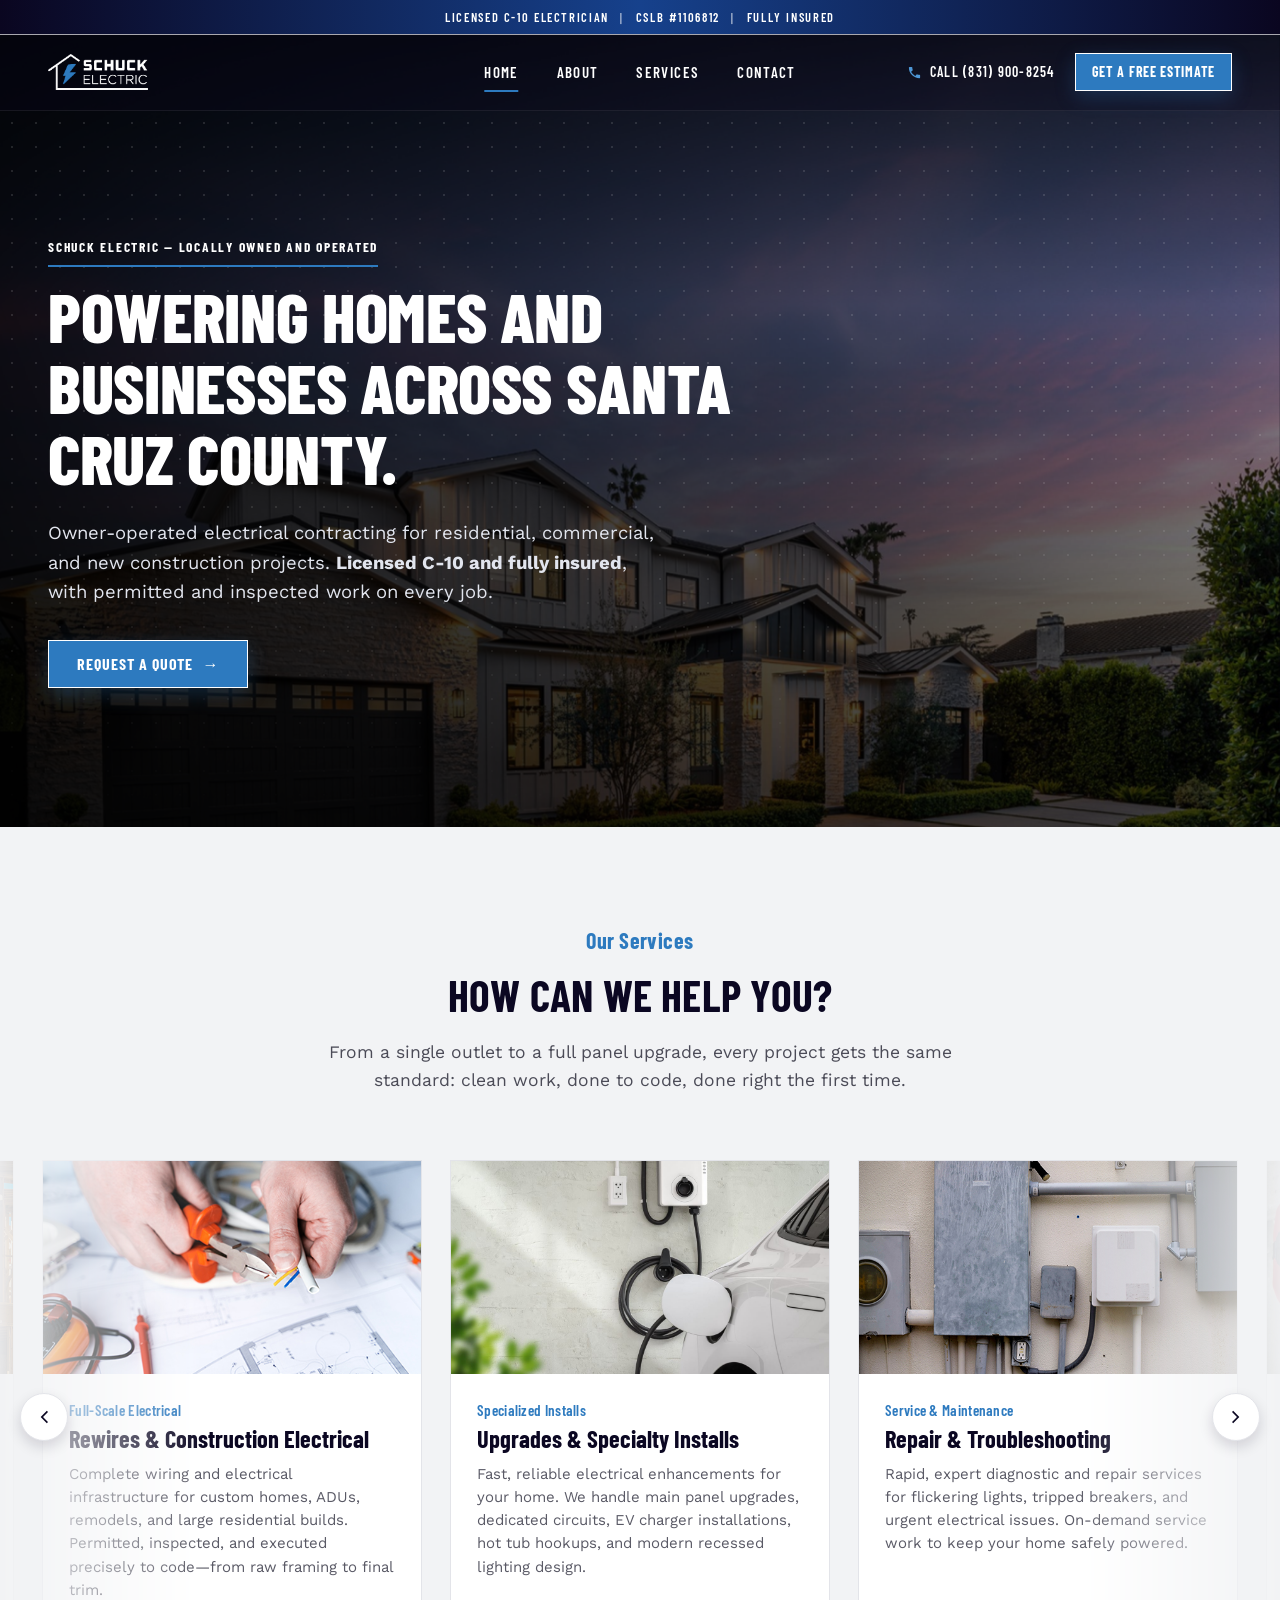
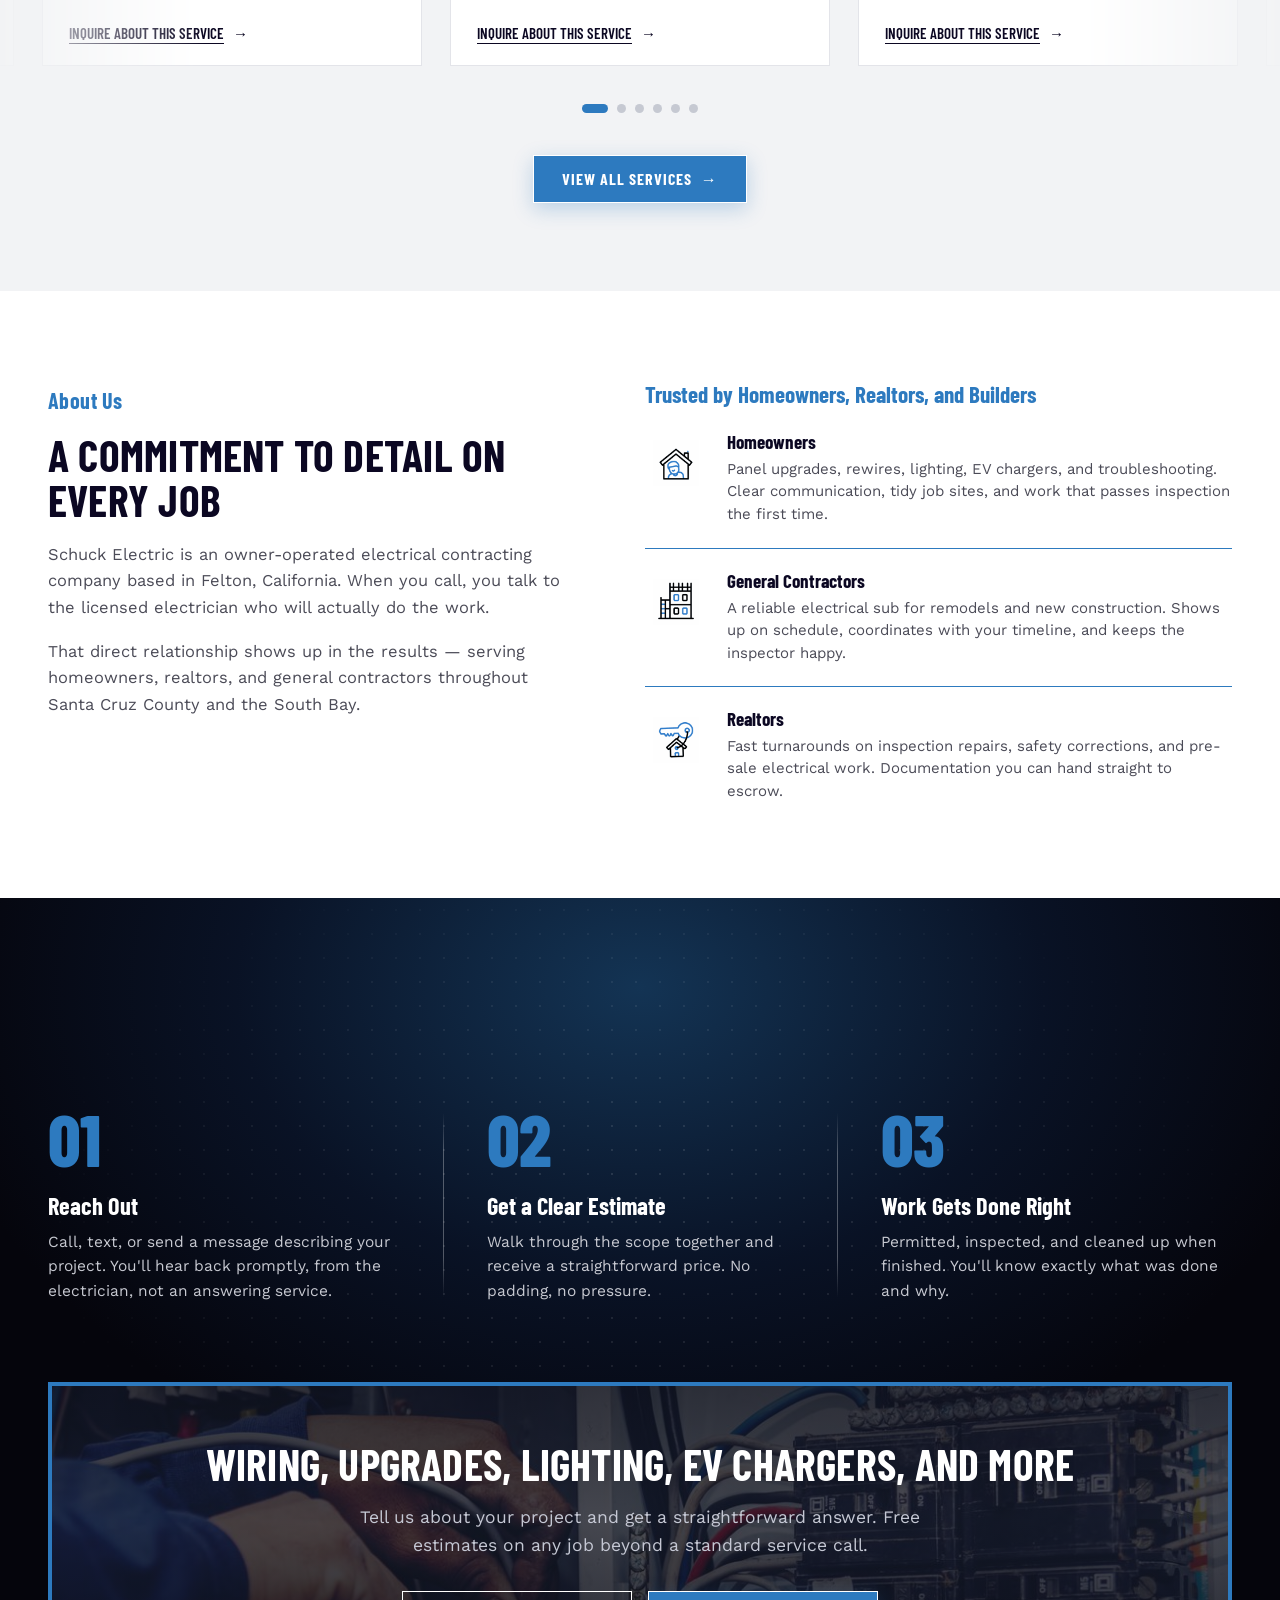
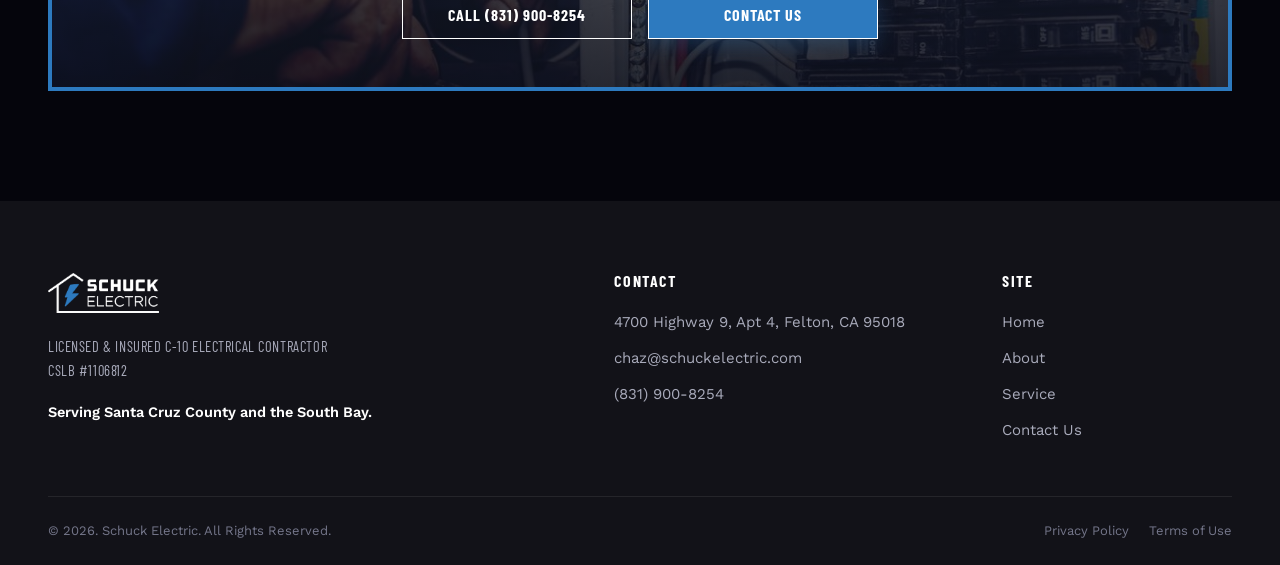
==== commit 3e4c1607: "Refresh preview from build (2026-07-30)" ====
--- a/index.html
+++ b/index.html
@@ -85,7 +85,18 @@
 
 <!-- ===================== HERO ===================== -->
 <section class="hero" data-spotlight data-spot-size="300px">
-  <div class="hero-bg" data-parallax="0.18"><img src="assets/img/hero.jpg" alt="" /></div>
+  <!-- Two crops of the same house. The wide one is framed for a landscape
+       banner; on a phone the box is portrait, so cover throws most of its
+       width away and the subject stops being legible. The _r2 frame is pulled
+       back with sky where the copy sits and the house below it, which is the
+       shape a tall crop needs. <picture> picks per viewport with no JS, and
+       only the chosen source is ever fetched. -->
+  <div class="hero-bg" data-parallax="0.18">
+    <picture>
+      <source media="(max-width: 700px)" srcset="assets/img/hero-mobile.jpg" />
+      <img src="assets/img/hero.jpg" alt="" />
+    </picture>
+  </div>
   <div class="hero-scrim"></div>
   <div class="dot-grid dot-grid--fade-bottom" aria-hidden="true"></div>
   <div class="dot-spotlight" aria-hidden="true"></div>
--- a/styles.css
+++ b/styles.css
@@ -518,6 +518,9 @@
   z-index: 0;
   will-change: transform;
 }
+/* <picture> is an inline wrapper with auto height, so the img's height:100%
+   would resolve against nothing and collapse the photo. Give it the box. */
+.hero-bg picture { display: block; width: 100%; height: 100%; }
 .hero-bg img { width: 100%; height: 100%; object-fit: cover; }
 /* Neutral black, multiplied. The previous rgba(4,3,12,...) carried a blue
    channel four times its red, which read as a blue cast over the photo.
@@ -1086,8 +1089,72 @@
   :root { --se-header-h: 68px; }
   .section { padding: 64px 0; }
   .process { padding: 72px 0 76px; }
-  .hero { min-height: 0; }
-  .hero .container { padding-top: calc(var(--se-header-h) + 56px); padding-bottom: 64px; }
+  /* Full-height banner on phones. svh, not vh: on iOS Safari `100vh` is the
+     height with the browser chrome *hidden*, so a vh hero is taller than the
+     screen on load and the button gets pushed under the address bar. svh is
+     the smallest state, which is the one that has to work. vh first as a
+     fallback for anything that doesn't know svh. */
+  .hero {
+    min-height: 100vh;
+    min-height: 100svh;
+    /* Content to the top, photograph filling everything below it, rather than
+       one centred block floating in the middle of a tall frame. */
+    align-items: flex-start;
+  }
+  .hero .container { padding-top: calc(var(--se-header-h) + 34px); padding-bottom: 56px; }
+
+  /* The photograph fills the banner. It only works if the source is cut to a
+     portrait ratio — a 3:2 landscape frame forced into this box renders at
+     1413x942 and shows 375 of those pixels, 26.5% of the width, which is a
+     vertical slice through the middle of a house rather than a house.
+     See the note above .hero-bg below for the ratio to cut to. */
+
+  /* ---- MOBILE HERO IMAGE SPEC ------------------------------------------
+     Cut hero-mobile.jpg to 1080 x 2400 (9:20, 0.45).
+
+     Why 0.45: the phones that matter sit at 0.450-0.462 (iPhone 13 mini
+     through 15 Pro Max, Pixel 7, S22+), so at 0.45 cover trims 2-3% off the
+     top and bottom and nothing off the sides. The iPhone SE is the outlier at
+     0.562 and loses ~20% vertically.
+
+     Keep the house and any bright roofline BELOW 75% of the image height.
+     The CTA's bottom edge lands at 75% of the banner on a 812pt phone, 72% at
+     844, 66% at 915 — so everything above that line sits under type and needs
+     to stay sky or another open, even tone. The scrim is a flat 25%, which is
+     a veil, not a rescue: it cannot recover white text sitting on a lit
+     window. On the SE the copy reaches 91% and will overlap the roofline;
+     that is the accepted cost of not burying the house on every other phone.
+
+     Leave the outer ~8% of the width free of anything essential.
+     ---------------------------------------------------------------------- */
+
+  /* inset:0, not the desktop -8%. That overscan exists to give the parallax
+     somewhere to travel; here it would mean the delivered image has to be 16%
+     taller than the viewport just to avoid showing its edges, which makes the
+     ratio impossible to state cleanly. Box equals hero, so the target ratio
+     is simply the viewport's. */
+  .hero-bg { inset: 0; }
+  /* With no overscan there is nothing for the parallax to travel through, so
+     its translate would drag the photo's edge into view. !important because
+     main.js writes the transform as an inline style, and inline loses to an
+     important declaration. */
+  .hero-bg { transform: none !important; }
+
+  /* Flat, not a ramp. A gradient assumes it knows where the copy is and where
+     the subject is; with the image cut to purpose that assumption stops being
+     safe, and an even veil keeps the photograph reading as one picture rather
+     than one that fades out at the top. Still pure black on multiply, so it
+     darkens without tinting. */
+     25% flat. This is only safe because the delivered image keeps the copy
+     over sky — see the safe-area note on .hero-bg. If the house ever creeps
+     back up behind the lede, no flat value this light will hold it; the fix
+     is the crop, not the scrim. */
+  .hero .hero-scrim { background: rgba(0, 0, 0, 0.25); }
+
+  /* Tighter leading on the banner copy. At 1.62 the lede runs to five airy
+     lines here and pushes the CTA down the screen; the headline already sets
+     a tight rhythm and the body was not matching it. */
+  .hero .lede { line-height: 1.42; }
   .hero-cta { flex-direction: column; align-items: stretch; }
   .hero-cta .btn { width: 100%; }
   .carousel { --se-card-w: 82vw; --se-card-gap: 18px; }
@@ -1469,8 +1536,8 @@
   position: absolute; inset: 0; z-index: 1;
   mix-blend-mode: multiply;
   background:
-    linear-gradient(90deg, rgba(0,0,0,0.82) 0%, rgba(0,0,0,0.58) 52%, rgba(0,0,0,0.32) 100%),
-    linear-gradient(180deg, rgba(0,0,0,0.66) 0%, rgba(0,0,0,0.18) 46%, rgba(0,0,0,0.5) 100%);
+    linear-gradient(90deg, rgba(0,0,0,0.74) 0%, rgba(0,0,0,0.42) 52%, rgba(0,0,0,0.16) 100%),
+    linear-gradient(180deg, rgba(0,0,0,0.5) 0%, rgba(0,0,0,0.1) 46%, rgba(0,0,0,0.38) 100%);
 }
 
 /* 72px at desktop — just under the home page's 76px h1, so an interior
@@ -1510,6 +1577,37 @@
 @media (max-width: 700px) {
   .page-hero { min-height: 216px; }
   .page-hero .container { padding-bottom: 34px; }
+
+  /* A banner marked --bare carries no scrim at all, because its photograph is
+     already dark where the title sits — at desktop widths. On a phone the
+     crop is not the same picture: the container is wide and short, cover
+     scales to the width, and the whole frame comes into view, which on the
+     contact shot puts the lit doorway directly behind the text. Measured at
+     375px, 10% of the backdrop behind the glyphs fell below 3:1 and the worst
+     point was 1.01:1 — the letters vanish into the light.
+
+     So this is a floor for phones only, not a reinstatement of the overlay
+     the desktop deliberately does without. Delete this block and the bare
+     banner is bare everywhere again. */
+  .page-hero--bare::before {
+    content: "";
+    position: absolute;
+    inset: 0;
+    z-index: 1;
+    mix-blend-mode: multiply;
+    background: linear-gradient(90deg, rgba(0,0,0,0.66) 0%, rgba(0,0,0,0.36) 58%, rgba(0,0,0,0.1) 100%);
+  }
+
+  /* Lighter scrim on phones. The desktop values are tuned for a wide crop
+     where the title sits over the darkest third; on a narrow viewport the
+     photograph is cropped to its centre and the same alphas bury it. Roughly
+     a third off each stop — the title is still white-on-dark at the left
+     edge, which is the only place contrast has to hold. */
+  .page-hero .hero-scrim {
+    background:
+      linear-gradient(90deg, rgba(0,0,0,0.58) 0%, rgba(0,0,0,0.4) 52%, rgba(0,0,0,0.2) 100%),
+      linear-gradient(180deg, rgba(0,0,0,0.46) 0%, rgba(0,0,0,0.1) 46%, rgba(0,0,0,0.32) 100%);
+  }
 }
 
 /* ==========================================================================
@@ -1687,32 +1785,36 @@
 
    Height is common and width is free: the four source files run from 0.61 to
    1.05 in aspect, so pinning both would squash the bolt or crop the others. */
-.feature-icon {
-  display: block;
-  margin: 0 auto 20px;
-  animation: se-icon-glow 2.6s ease-in-out infinite;
-}
+.feature-icon { display: block; margin: 0 auto 20px; }
+
+/* The animation lives on the <svg>, not the wrapper, because it drives `fill`
+   as well as the glow — and the explicit fill here would block inheritance
+   from a parent anyway. */
 .feature-icon svg {
   display: block;
   margin: 0 auto;      /* the SVG is a block, so text-align cannot centre it */
   height: 56px;
   width: auto;
   fill: var(--se-blue);
+  animation: se-icon-glow 2.6s ease-in-out infinite;
 }
 /* Staggered so the four read as a wave rather than a single mechanical
    blink. A quarter of the cycle apart. */
-.feature:nth-child(2) .feature-icon { animation-delay: 0.65s; }
-.feature:nth-child(3) .feature-icon { animation-delay: 1.3s; }
-.feature:nth-child(4) .feature-icon { animation-delay: 1.95s; }
-
-/* Built to read like the Get a Free Estimate hover state — the same cyan at
-   the same reach — but on a loop, with no pointer involved. Two shadows: a
-   tight core and a wide bloom, which is what stops it looking like a blur. */
+.feature:nth-child(2) .feature-icon svg { animation-delay: 0.65s; }
+.feature:nth-child(3) .feature-icon svg { animation-delay: 1.3s; }
+.feature:nth-child(4) .feature-icon svg { animation-delay: 1.95s; }
+
+/* The artwork travels the same route a CTA button takes on hover — Schuck
+   blue at rest, the brighter blue at the peak — with the glow riding along so
+   the colour shift and the bloom land together. Two shadows: a tight core and
+   a wide bloom, which is what keeps it a glow rather than a blur. */
 @keyframes se-icon-glow {
   0%, 100% {
+    fill: var(--se-blue);
     filter: drop-shadow(0 0 1px rgba(0, 174, 239, 0.25));
   }
   50% {
+    fill: var(--se-blue-bright);
     filter: drop-shadow(0 0 9px rgba(0, 174, 239, 0.9))
             drop-shadow(0 0 22px rgba(0, 174, 239, 0.42));
   }
@@ -1732,7 +1834,13 @@
 }
 
 @media (prefers-reduced-motion: reduce) {
-  .feature-icon { animation: none; filter: drop-shadow(0 0 6px rgba(0,174,239,0.5)); }
+  /* Targets the svg, matching where the animation now lives. Holds the lit
+     end of the cycle so the icons still read as the brand accent. */
+  .feature-icon svg {
+    animation: none;
+    fill: var(--se-blue-bright);
+    filter: drop-shadow(0 0 6px rgba(0, 174, 239, 0.5));
+  }
 }
 
 /* ==========================================================================
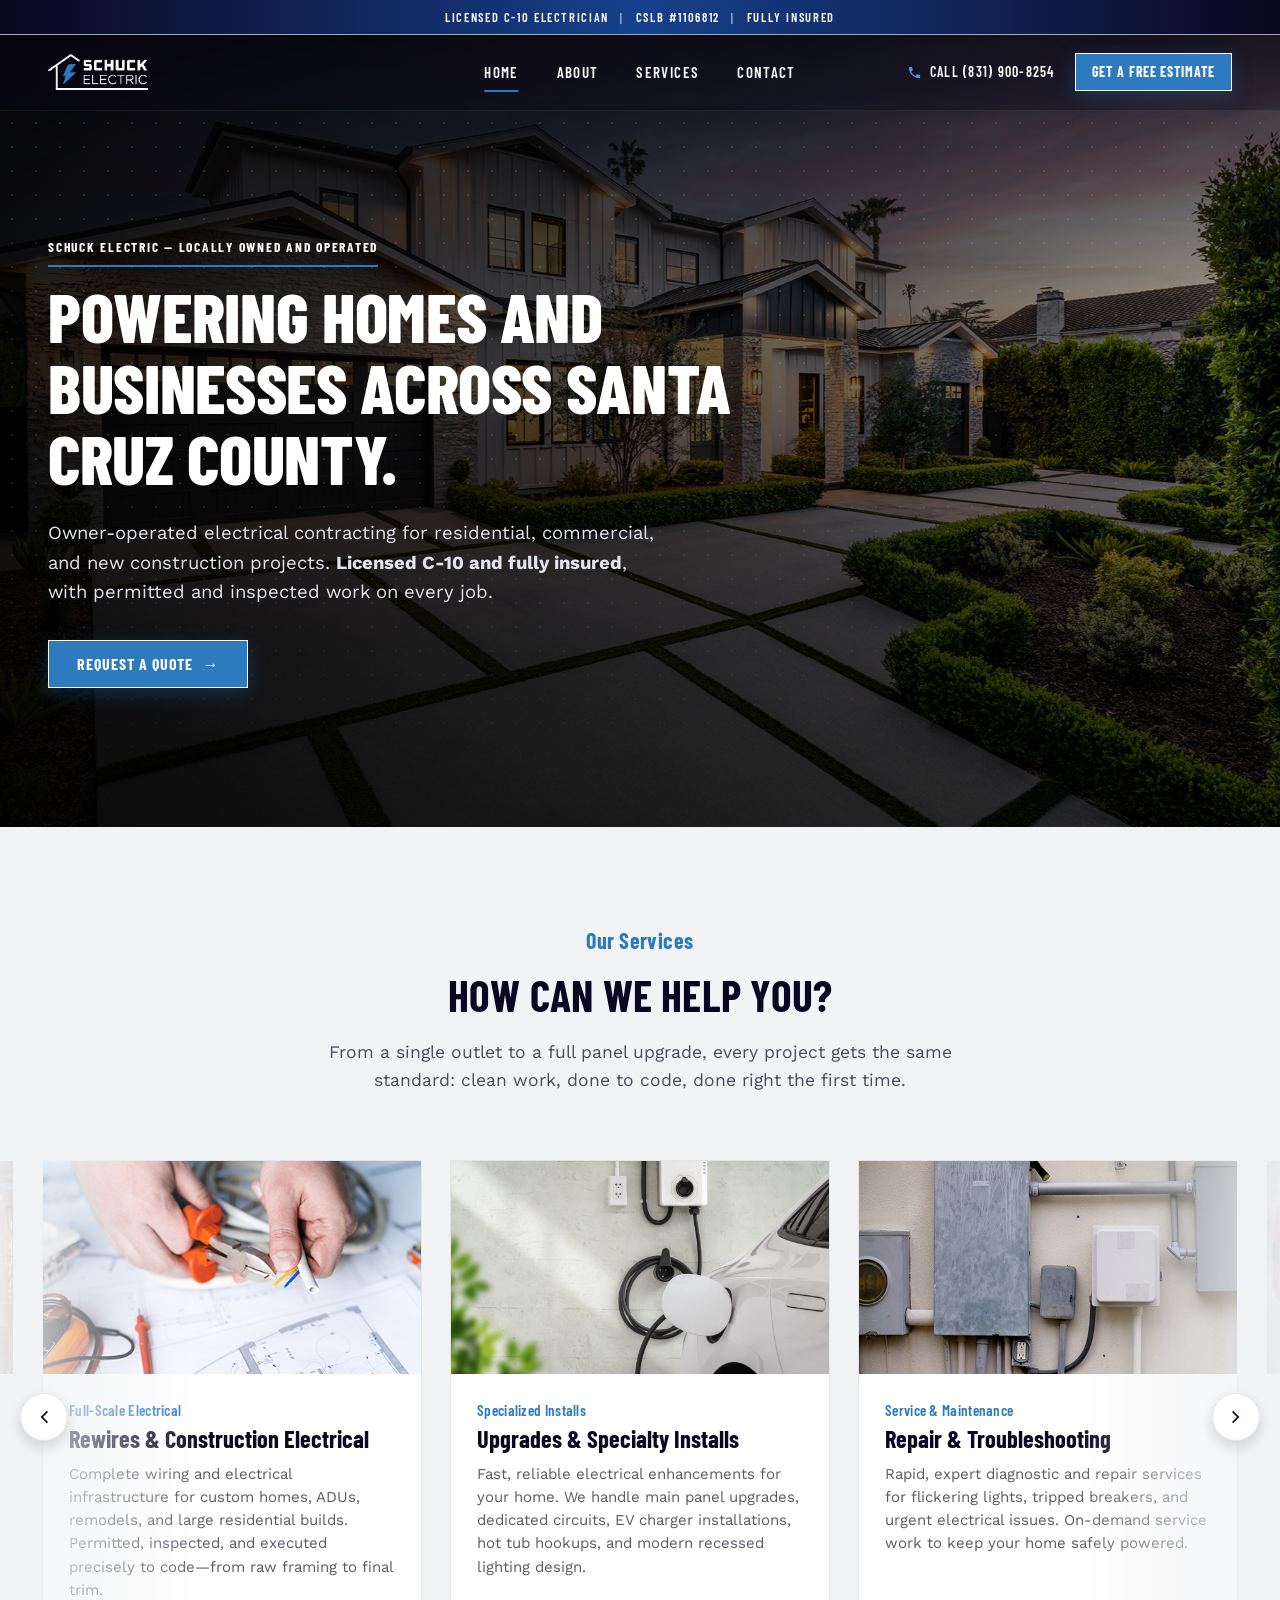
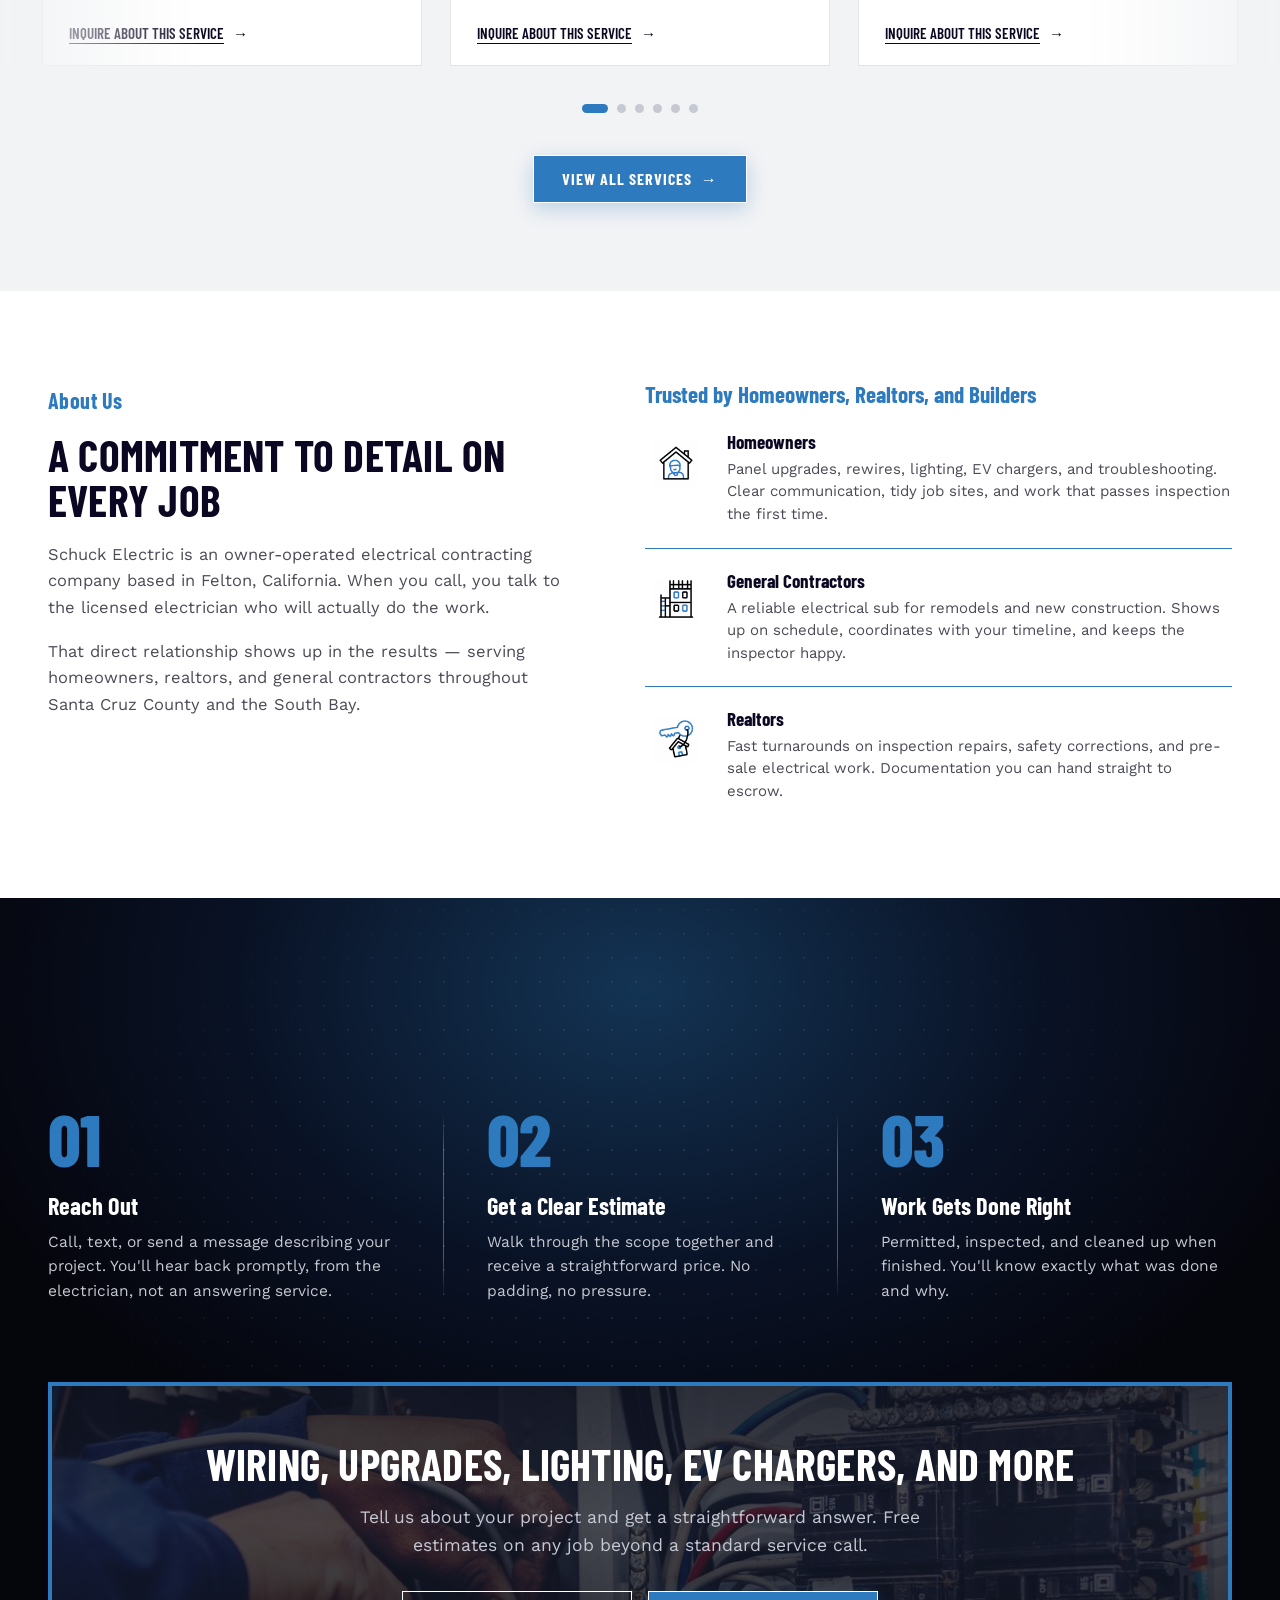
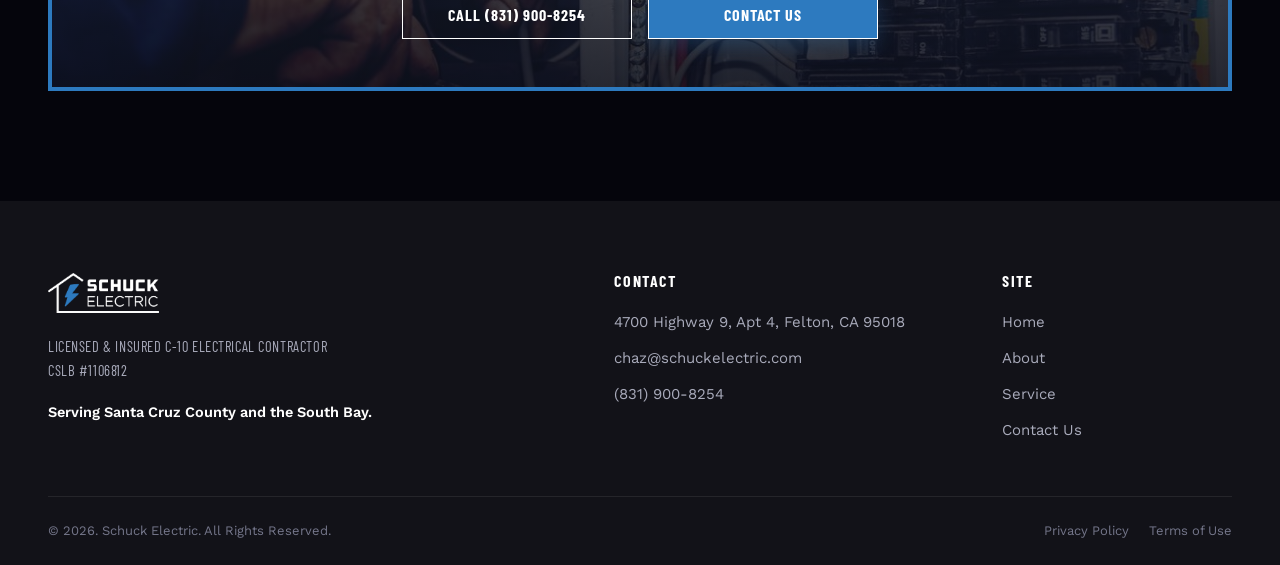
==== commit 49c8f0f3: "Refresh preview from build (2026-08-04)" ====
--- a/index.html
+++ b/index.html
@@ -37,7 +37,7 @@
     <nav class="nav-primary" aria-label="Primary">
       <ul class="nav-links">
         <li><a href="./" aria-current="page">Home</a></li>
-        <li><a href="pending.html">About</a></li>
+        <li><a href="about.html">About</a></li>
         <li><a href="services.html">Services</a></li>
         <li><a href="contact.html">Contact</a></li>
       </ul>
@@ -69,7 +69,7 @@
   </div>
   <ul class="mobile-links">
     <li><a href="./" aria-current="page">Home</a></li>
-    <li><a href="pending.html">About</a></li>
+    <li><a href="about.html">About</a></li>
     <li><a href="services.html">Services</a></li>
     <li><a href="contact.html">Contact</a></li>
   </ul>
@@ -311,7 +311,7 @@
         <h4>Site</h4>
         <ul>
           <li><a href="./">Home</a></li>
-          <li><a href="pending.html">About</a></li>
+          <li><a href="about.html">About</a></li>
           <li><a href="services.html">Service</a></li>
           <li><a href="contact.html">Contact Us</a></li>
         </ul>
--- a/styles.css
+++ b/styles.css
@@ -591,6 +591,13 @@
   will-change: transform;
   transition: transform 0.62s var(--se-ease);
   cursor: grab;
+  /* Hands horizontal gestures to the drag handlers and keeps vertical ones
+     for the page. Without this iOS Safari claims the horizontal swipe itself
+     — for page scroll or the edge back-gesture — and since touchmove is
+     registered passive, the JS cannot take it back with preventDefault. The
+     arrows are hidden below 700px, so on a phone this was the only way to
+     move the carousel and it did nothing. */
+  touch-action: pan-y;
 }
 .carousel-track.is-dragging { transition: none; cursor: grabbing; }
 
@@ -1144,12 +1151,16 @@
      the subject is; with the image cut to purpose that assumption stops being
      safe, and an even veil keeps the photograph reading as one picture rather
      than one that fades out at the top. Still pure black on multiply, so it
-     darkens without tinting. */
-     25% flat. This is only safe because the delivered image keeps the copy
-     over sky — see the safe-area note on .hero-bg. If the house ever creeps
-     back up behind the lede, no flat value this light will hold it; the fix
-     is the crop, not the scrim. */
-  .hero .hero-scrim { background: rgba(0, 0, 0, 0.25); }
+     darkens without tinting.
+
+     65% flat. 19% was measured but never seen: a stray comment terminator
+     meant the whole mobile block was being discarded, so what was on screen
+     was still the desktop gradient, which runs 0.86 black at the left edge.
+     Against that, 19% read as no overlay at all. 65% sits just under the old
+     left-edge weight of 0.86 but holds it evenly across the frame instead of
+     ramping, and clears the lede where it crosses the lit roofline. Pure black on multiply,
+     so it darkens without tinting. */
+  .hero .hero-scrim { background: rgba(0, 0, 0, 0.65); }
 
   /* Tighter leading on the banner copy. At 1.62 the lede runs to five airy
      lines here and pushes the CTA down the screen; the headline already sets
@@ -1216,14 +1227,16 @@
    <span> nested inside — and the phone number and several button labels are
    wrapped in spans. Without covering descendants the container gets Barlow
    while its visible text renders in Work Sans. */
-:is(.topbar, .site-header, .mobile-panel, .hero, .page-hero, .section, .site-footer, .chat-panel, .carousel)
+:is(.topbar, .site-header, .mobile-panel, .hero, .page-hero, .section, .split, .site-footer, .chat-panel, .carousel)
 :is(h1, h2, h3, h4, .btn, .eyebrow, .card-tag, .card-link, .step-num, .about-sub,
     .nav-links a, .mobile-links a, .footer-col h4, .footer-license,
-    .chat-option-label, .nav-phone, .nav-call),
-:is(.topbar, .site-header, .mobile-panel, .hero, .page-hero, .section, .site-footer, .chat-panel, .carousel)
+    .chat-option-label, .nav-phone, .nav-call, .stat-num, .stat-label,
+    .check-list strong),
+:is(.topbar, .site-header, .mobile-panel, .hero, .page-hero, .section, .split, .site-footer, .chat-panel, .carousel)
 :is(h1, h2, h3, h4, .btn, .eyebrow, .card-tag, .card-link, .step-num, .about-sub,
     .nav-links a, .mobile-links a, .footer-col h4, .footer-license,
-    .chat-option-label, .nav-phone, .nav-call) * {
+    .chat-option-label, .nav-phone, .nav-call, .stat-num, .stat-label,
+    .check-list strong) * {
   font-family: "Barlow Condensed", "Arial Narrow", sans-serif !important;
 }
 
@@ -1244,18 +1257,20 @@
    values mirror the design exactly; if a weight changes above, change it
    here too or the override will quietly hold the old value.
    ========================================================================== */
-:is(.topbar, .site-header, .mobile-panel, .hero, .page-hero, .section, .site-footer, .chat-panel, .carousel) h1,
+:is(.topbar, .site-header, .mobile-panel, .hero, .page-hero, .section, .split, .site-footer, .chat-panel, .carousel) h1,
 .hero h1 { font-weight: 800 !important; }
 /* Interior banner titles sit at 700 with the section headlines, so they have
    to be pulled back out of the 800 above — which is !important and would
    otherwise win. 800 belongs to the home hero alone. */
 .page-hero h1 { font-weight: 700 !important; }
 
-:is(.topbar, .site-header, .mobile-panel, .hero, .page-hero, .section, .site-footer, .chat-panel, .carousel)
+:is(.topbar, .site-header, .mobile-panel, .hero, .page-hero, .section, .split, .site-footer, .chat-panel, .carousel)
 :is(h2, h3, h4, .about-sub, .footer-col h4, .chat-option-label) { font-weight: 700 !important; }
 
-:is(.topbar, .site-header, .mobile-panel, .hero, .page-hero, .section, .site-footer, .chat-panel, .carousel)
+:is(.topbar, .site-header, .mobile-panel, .hero, .page-hero, .section, .split, .site-footer, .chat-panel, .carousel)
 :is(.btn, .mobile-links a, .eyebrow--rule) { font-weight: 700 !important; }
+:is(.section, .split) :is(.stat-label, .check-list strong) { font-weight: 700 !important; }
+.stat-num.stat-num { font-weight: 800 !important; }
 
 /* The card enquiry link, and its descendants. The visible text lives in a
    child span, so a theme rule like `body a span { font-weight: 400 }` leaves
@@ -1268,9 +1283,9 @@
    links — a simulated `body a { letter-spacing: 2px }` took it straight over. */
 :is(.section, .carousel) :is(.card-link.card-link, .card-link.card-link *) { letter-spacing: 0 !important; }
 
-:is(.topbar, .site-header, .mobile-panel, .hero, .page-hero, .section, .site-footer, .chat-panel, .carousel)
+:is(.topbar, .site-header, .mobile-panel, .hero, .page-hero, .section, .split, .site-footer, .chat-panel, .carousel)
 :is(.nav-links a, .footer-serving, .card-tag) { font-weight: 600 !important; }
-:is(.topbar, .site-header, .mobile-panel, .hero, .page-hero, .section, .site-footer, .chat-panel, .carousel)
+:is(.topbar, .site-header, .mobile-panel, .hero, .page-hero, .section, .split, .site-footer, .chat-panel, .carousel)
 .eyebrow { font-weight: 700 !important; }
 
 .topbar .container p { font-weight: 600 !important; }
@@ -1297,8 +1312,8 @@
    ========================================================================== */
 
 /* 1. Generic — headings and copy on light sections */
-:is(.section:not(.on-dark), .carousel) :is(h1, h2, h3, h4) { color: var(--se-navy) !important; }
-:is(.section:not(.on-dark)) :is(p, li)                     { color: var(--se-body) !important; }
+:is(.section:not(.on-dark), .carousel, .split) :is(h1, h2, h3, h4) { color: var(--se-navy) !important; }
+:is(.section:not(.on-dark), .split) :is(p, li)                     { color: var(--se-body) !important; }
 .card-body p:not(.card-tag)                                { color: #5A5A66 !important; }
 .section-head .lede                                        { color: #5A5A66 !important; }
 
@@ -1324,7 +1339,7 @@
    matter where it appears in the file — reordering alone did not fix this.
    Repeating the class (.card-tag.card-tag) takes it to (0,3,0), which beats
    (0,2,1) outright. Ugly, but unambiguous and immune to reordering. */
-:is(.hero, .section, .site-footer, .carousel) .eyebrow.eyebrow   { color: var(--se-blue) !important; }
+:is(.hero, .section, .site-footer, .carousel, .split) .eyebrow.eyebrow   { color: var(--se-blue) !important; }
 :is(.hero, .section, .site-footer, .carousel) .card-tag.card-tag { color: var(--se-blue) !important; }
 :is(.section, .site-footer) .about-sub.about-sub                 { color: var(--se-blue) !important; }
 /* The spans are pinned too, not left to inherit: a theme rule that matches
@@ -1332,6 +1347,11 @@
 :is(.section, .carousel) :is(.card-link.card-link, .card-link.card-link *) { color: var(--se-navy) !important; }
 :is(.section, .carousel) :is(.card-link.card-link:hover, .card-link.card-link:hover *) { color: var(--se-blue) !important; }
 .step-num.step-num                                               { color: var(--se-blue) !important; }
+.stat-tile :is(.stat-num, .stat-label)                           { color: var(--se-white) !important; }
+/* The bullet lead-in is navy against the body grey that follows it, doubled
+   so a theme rule reaching `.split *` cannot flatten the two together. */
+.check-list strong.check-list strong,
+.split .check-list strong                                        { color: var(--se-navy) !important; }
 
 .on-dark .eyebrow.eyebrow,
 .on-dark .card-tag.card-tag,
@@ -1896,3 +1916,121 @@
 }
 
 .faq-intro { margin-bottom: 26px; }
+
+/* ==========================================================================
+   ABOUT PAGE
+   ========================================================================== */
+.mission-grid {
+  display: grid;
+  grid-template-columns: 1fr 1fr;
+  gap: 56px;
+  align-items: start;
+}
+.mission-copy > p { margin: 0 0 20px; }
+.mission-copy > p:last-child { margin-bottom: 0; }
+.mission-media img { display: block; width: 100%; height: auto; }
+
+/* Three figures between the two blocks of copy. Numbers in Barlow at display
+   weight; the label under each is the same family a step down, so the tile
+   reads as one unit rather than a number with a caption. */
+.stat-tiles {
+  display: grid;
+  grid-template-columns: repeat(3, 1fr);
+  gap: 16px;
+  margin: 32px 0 30px;
+}
+.stat-tile { padding: 24px 14px 20px; text-align: center; }
+.stat-tile--bright { background: var(--se-blue-bright); }
+.stat-tile--navy   { background: var(--se-navy); }
+.stat-tile--blue   { background: var(--se-blue); }
+
+.stat-num {
+  display: block;
+  font-family: var(--se-font-display);
+  font-weight: 800;
+  font-size: clamp(34px, 3.2vw, 44px);
+  line-height: 1;
+  letter-spacing: -0.5px;
+  color: var(--se-white);
+}
+/* The % rides at cap height rather than on the baseline — `super` alone drops
+   it too low against a figure this heavy. */
+.stat-num sup { font-size: 0.46em; vertical-align: 0.62em; margin-left: 1px; }
+.stat-label {
+  display: block;
+  margin-top: 9px;
+  font-family: var(--se-font-display);
+  font-weight: 700;
+  font-size: 14px;
+  line-height: 1.2;
+  letter-spacing: 0.2px;
+  color: var(--se-white);
+}
+
+@media (max-width: 900px) {
+  .mission-grid { grid-template-columns: 1fr; gap: 38px; }
+  /* Photo above the second block of copy rather than stranded at the foot. */
+  .mission-media { order: -1; }
+}
+@media (max-width: 480px) {
+  .stat-tiles { grid-template-columns: 1fr; gap: 12px; }
+  .stat-tile { padding: 20px 14px 18px; }
+}
+
+/* ==========================================================================
+   SPLIT SECTION — full-bleed image one side, copy the other
+   ========================================================================== */
+.split {
+  display: grid;
+  grid-template-columns: 1fr 1fr;
+  align-items: stretch;
+  background: var(--se-gray);
+}
+/* The media cell runs to the viewport edge, so it sits outside .container by
+   design — the section is deliberately not wrapped in one. */
+.split-media { position: relative; min-height: 460px; }
+.split-media img { position: absolute; inset: 0; width: 100%; height: 100%; object-fit: cover; }
+
+.split-body {
+  display: flex;
+  flex-direction: column;
+  justify-content: center;
+  padding: 78px 28px 78px 60px;
+}
+/* Holds the measure near the rest of the site's body column instead of
+   letting it run the full half-width on a wide display. */
+.split-body-inner { max-width: 620px; }
+
+.check-list {
+  list-style: none;
+  margin: 26px 0 0;
+  padding: 0;
+  display: grid;
+  gap: 15px;
+}
+.check-list li {
+  position: relative;
+  padding-left: 27px;
+  font-size: 15.5px;
+  line-height: 1.6;
+}
+.check-list li::before {
+  content: "\2713";
+  position: absolute;
+  left: 0;
+  top: 1px;
+  color: var(--se-blue);
+  font-weight: 700;
+}
+.check-list strong {
+  font-family: var(--se-font-display);
+  font-weight: 700;
+  text-transform: uppercase;
+  letter-spacing: 0.3px;
+}
+
+@media (max-width: 860px) {
+  .split { grid-template-columns: 1fr; }
+  .split-media { min-height: 300px; }
+  .split-body { padding: 56px 28px 62px; }
+}
